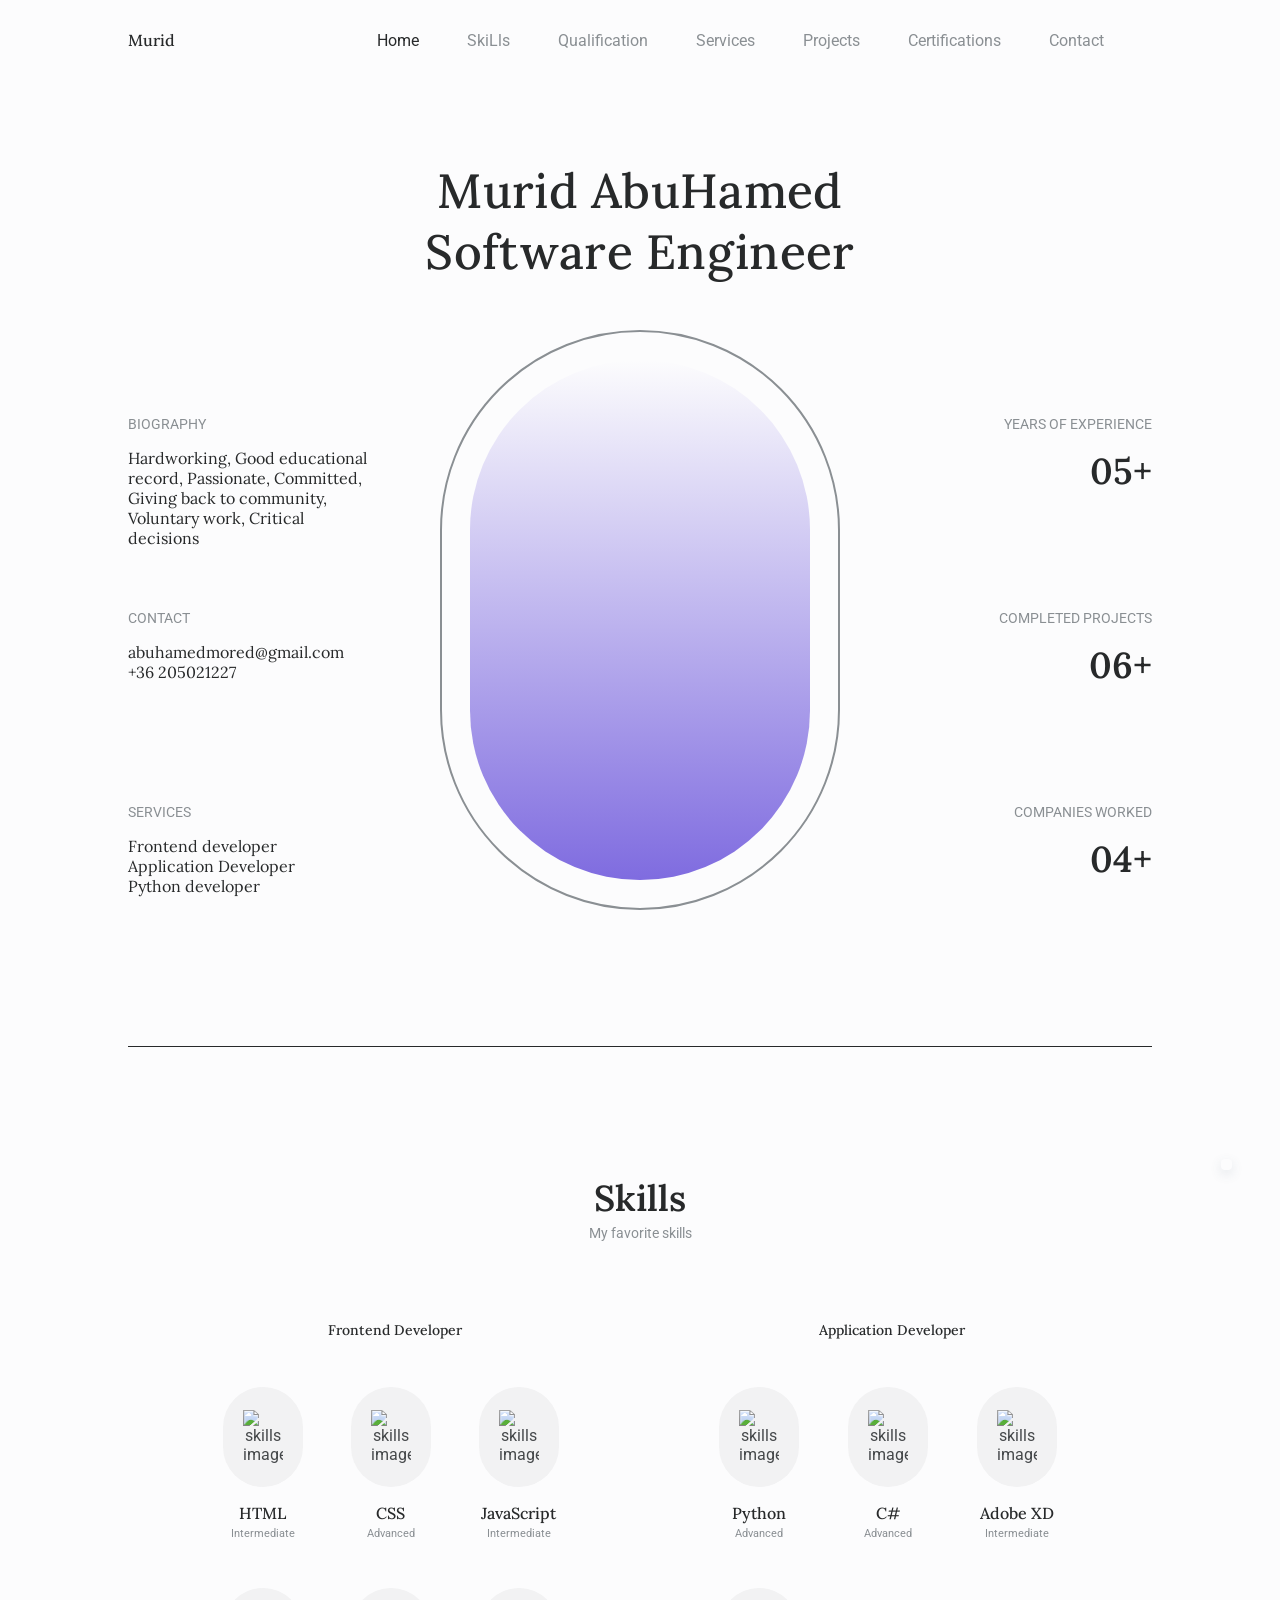
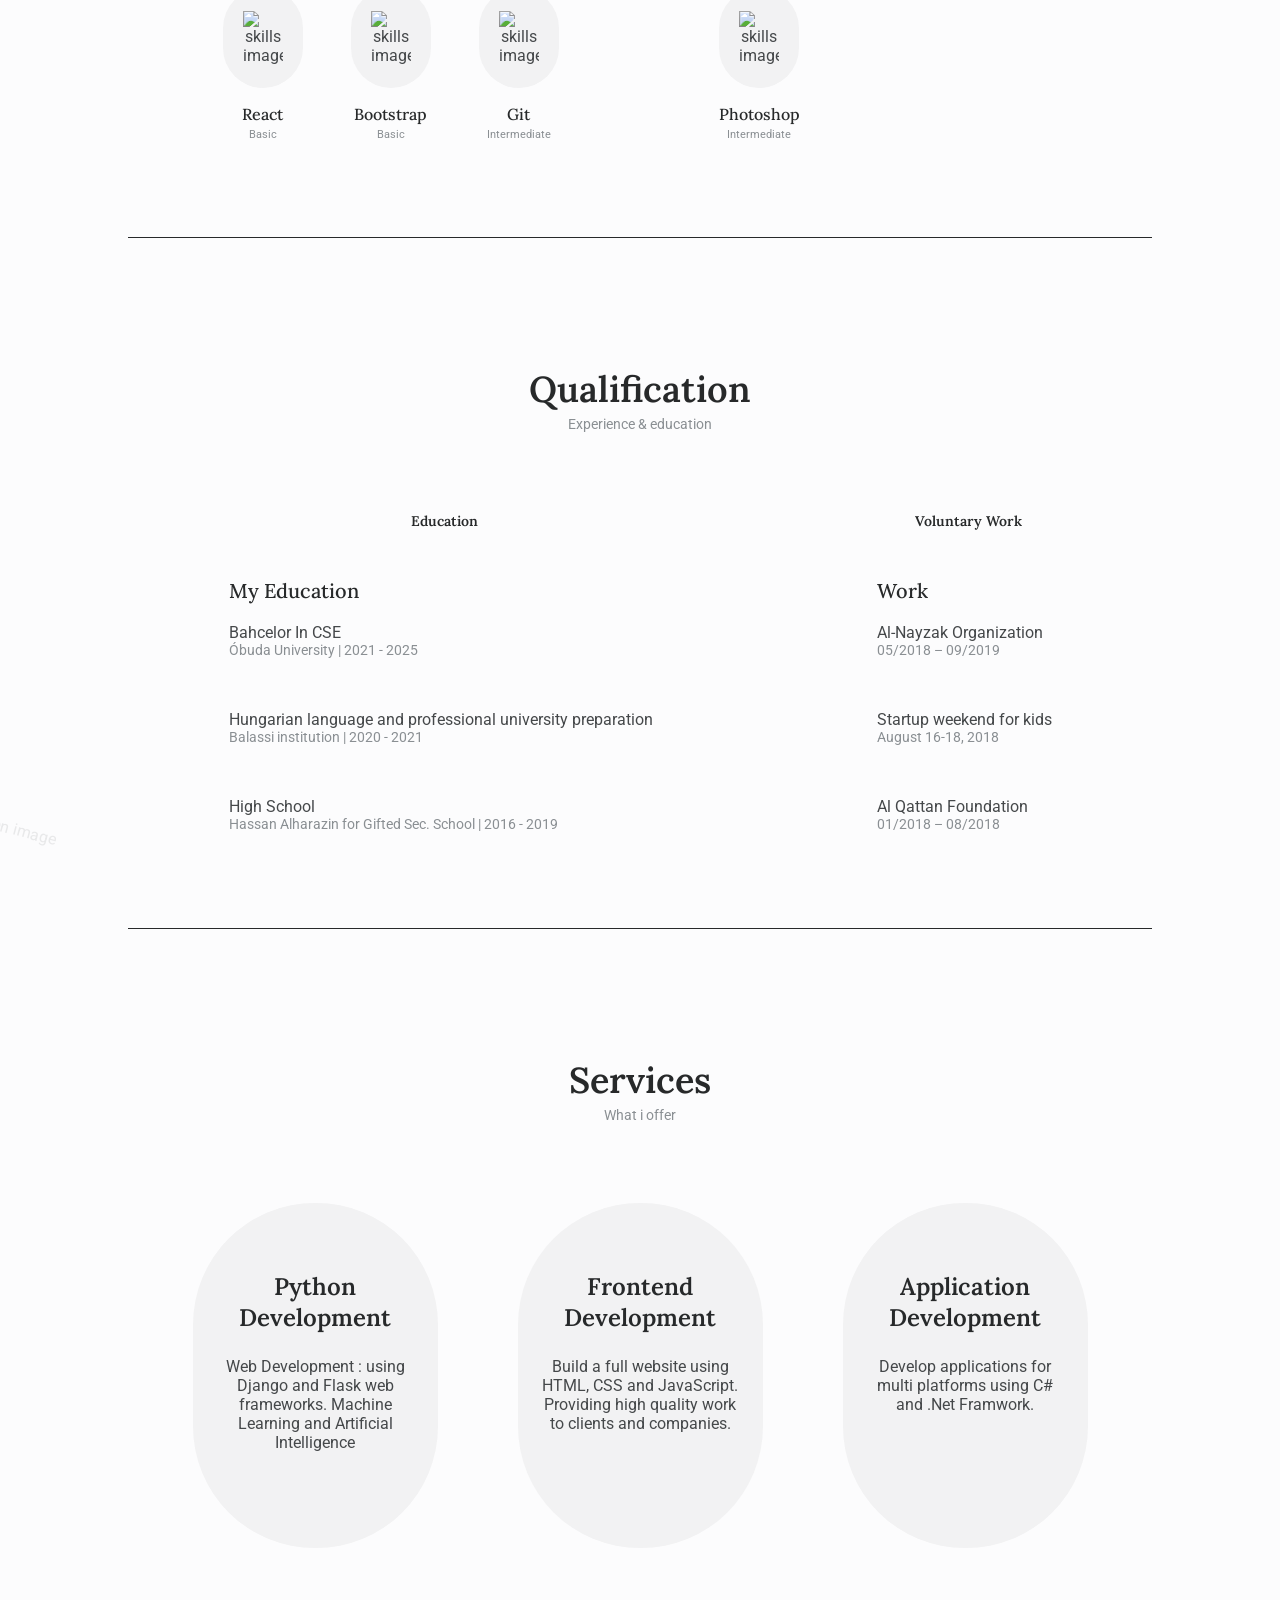
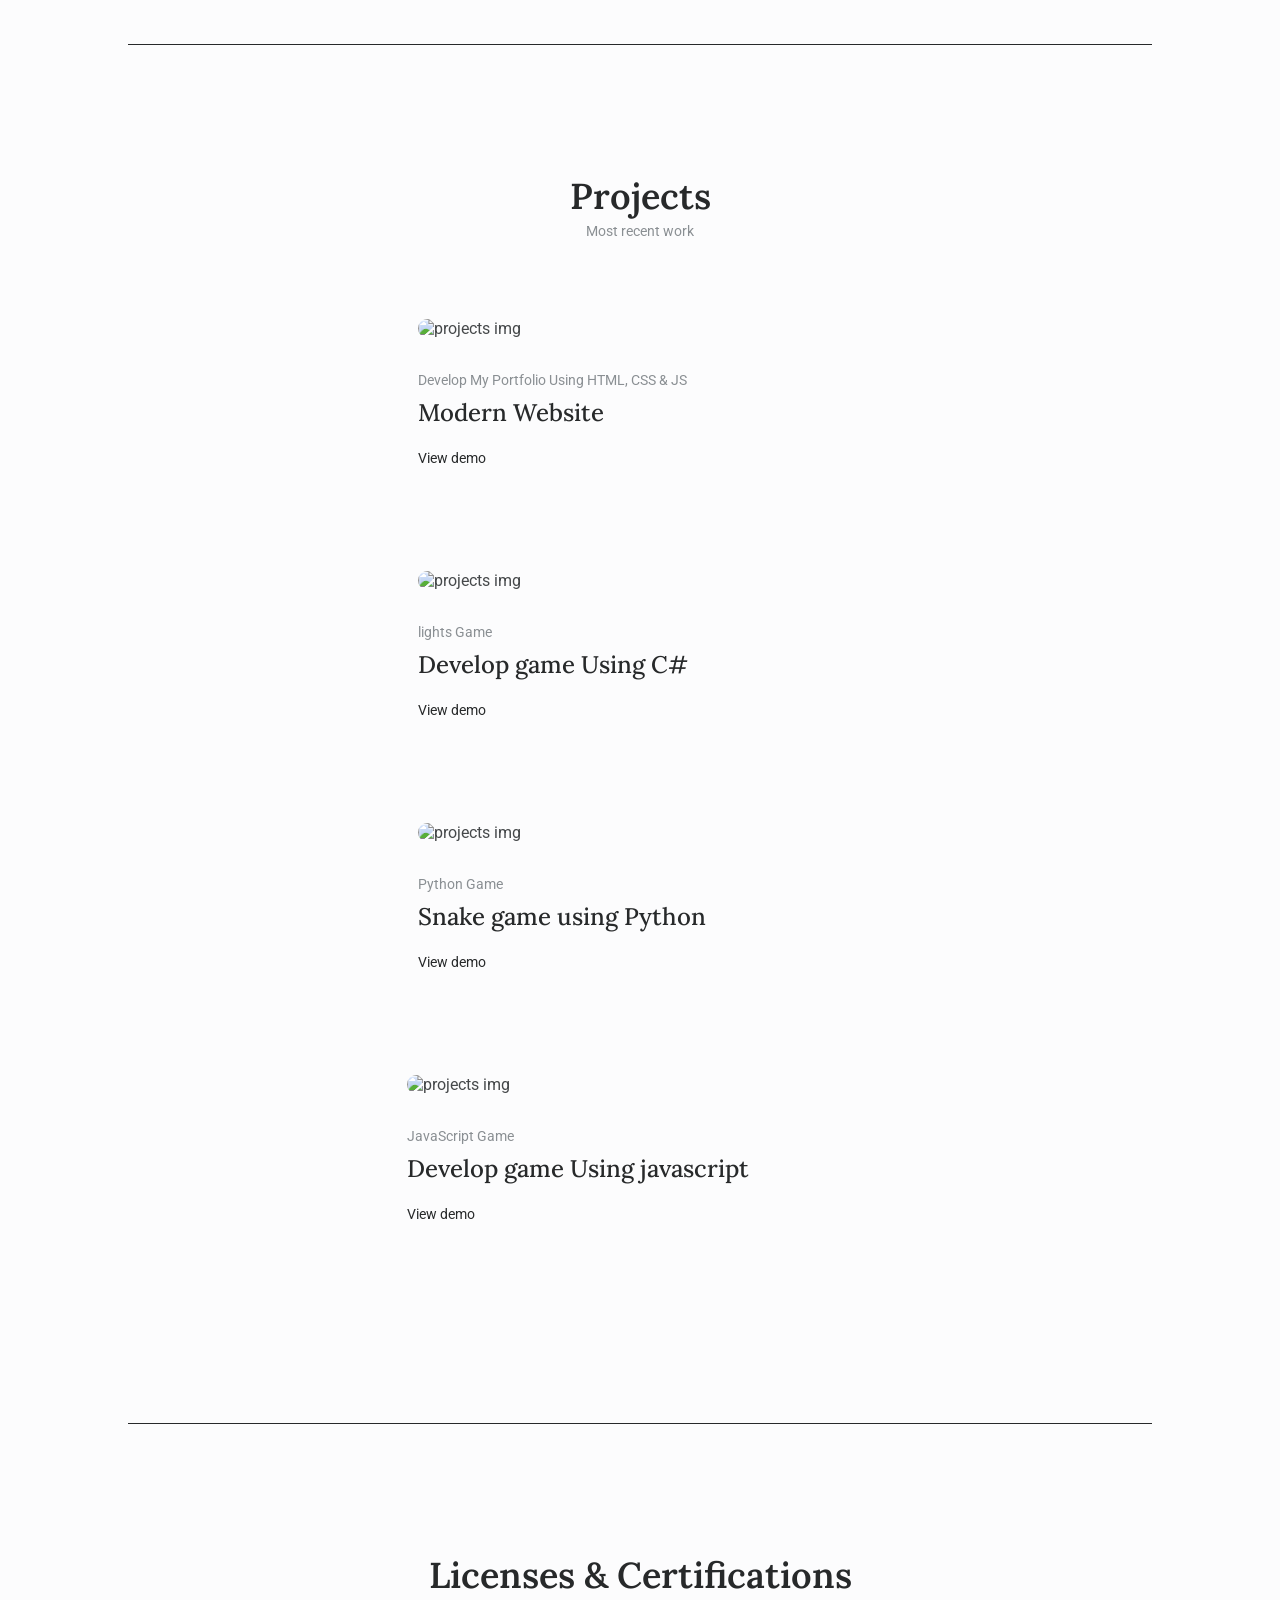
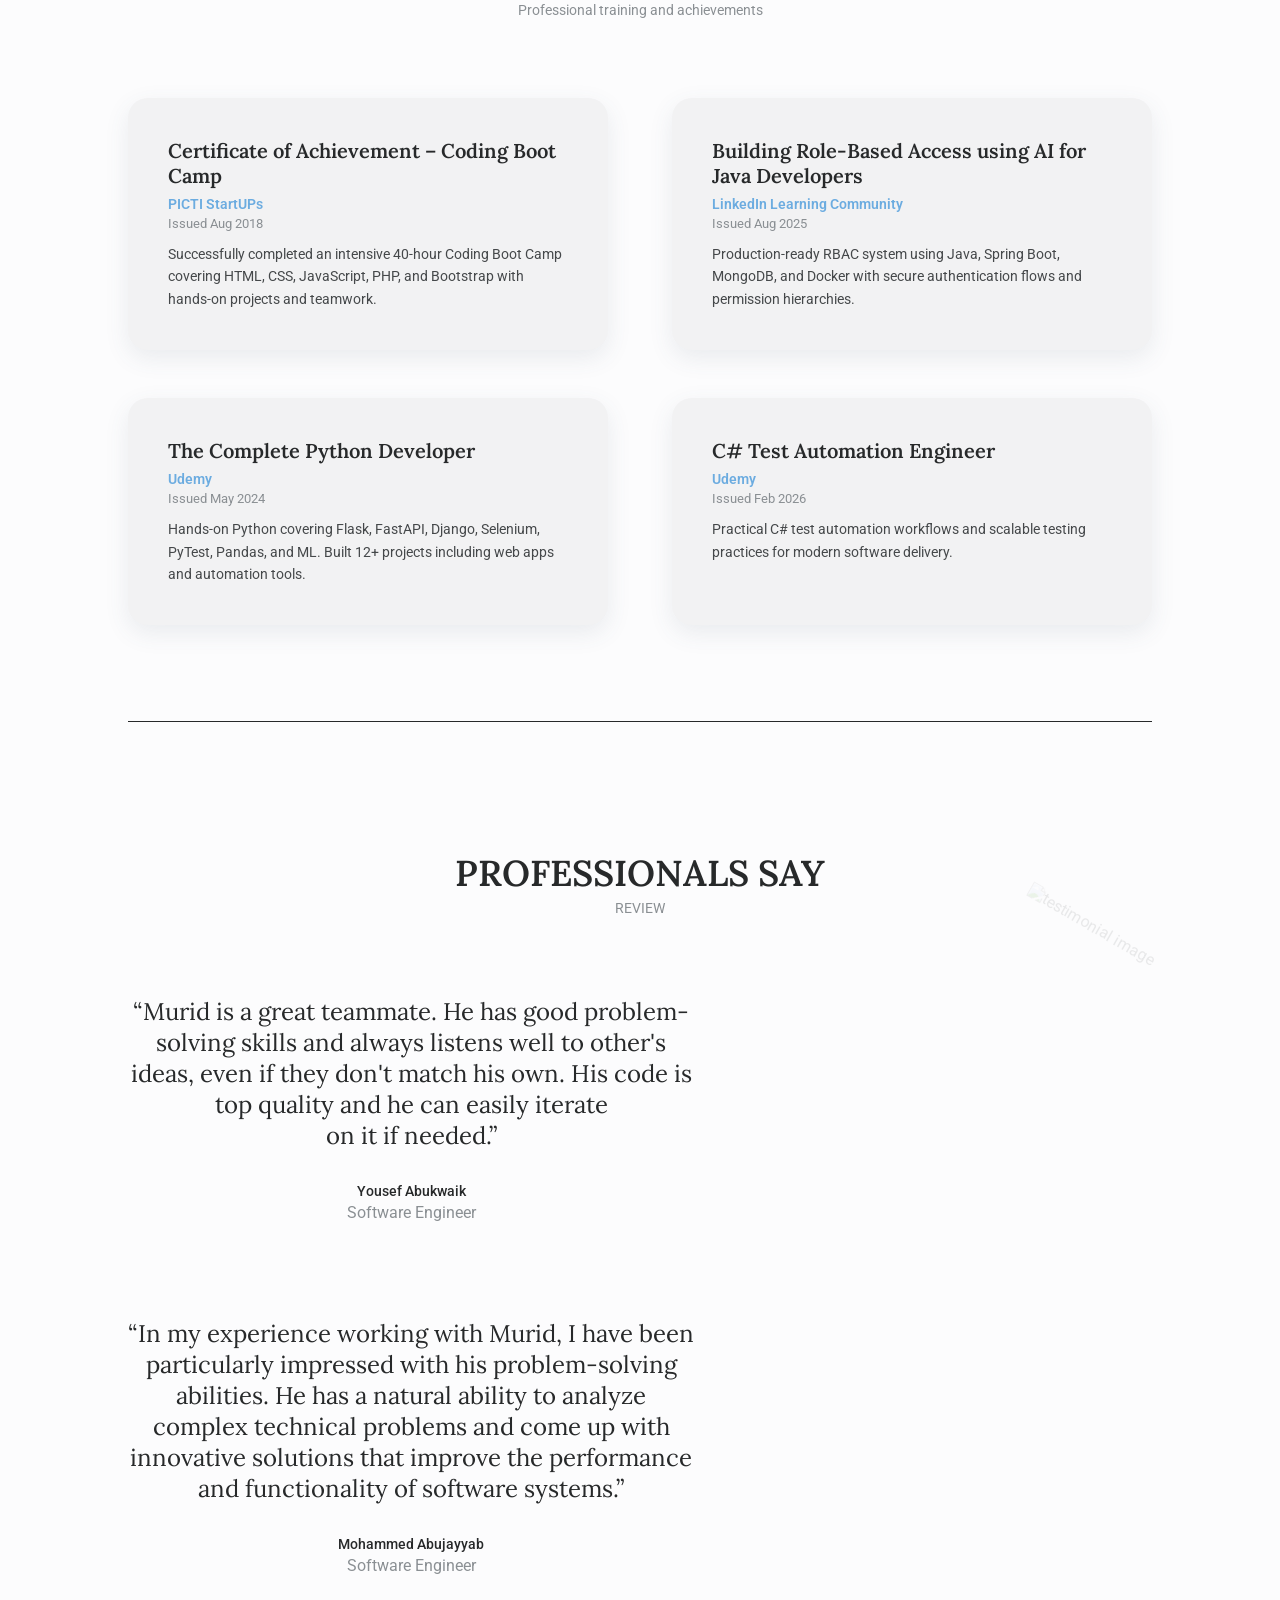
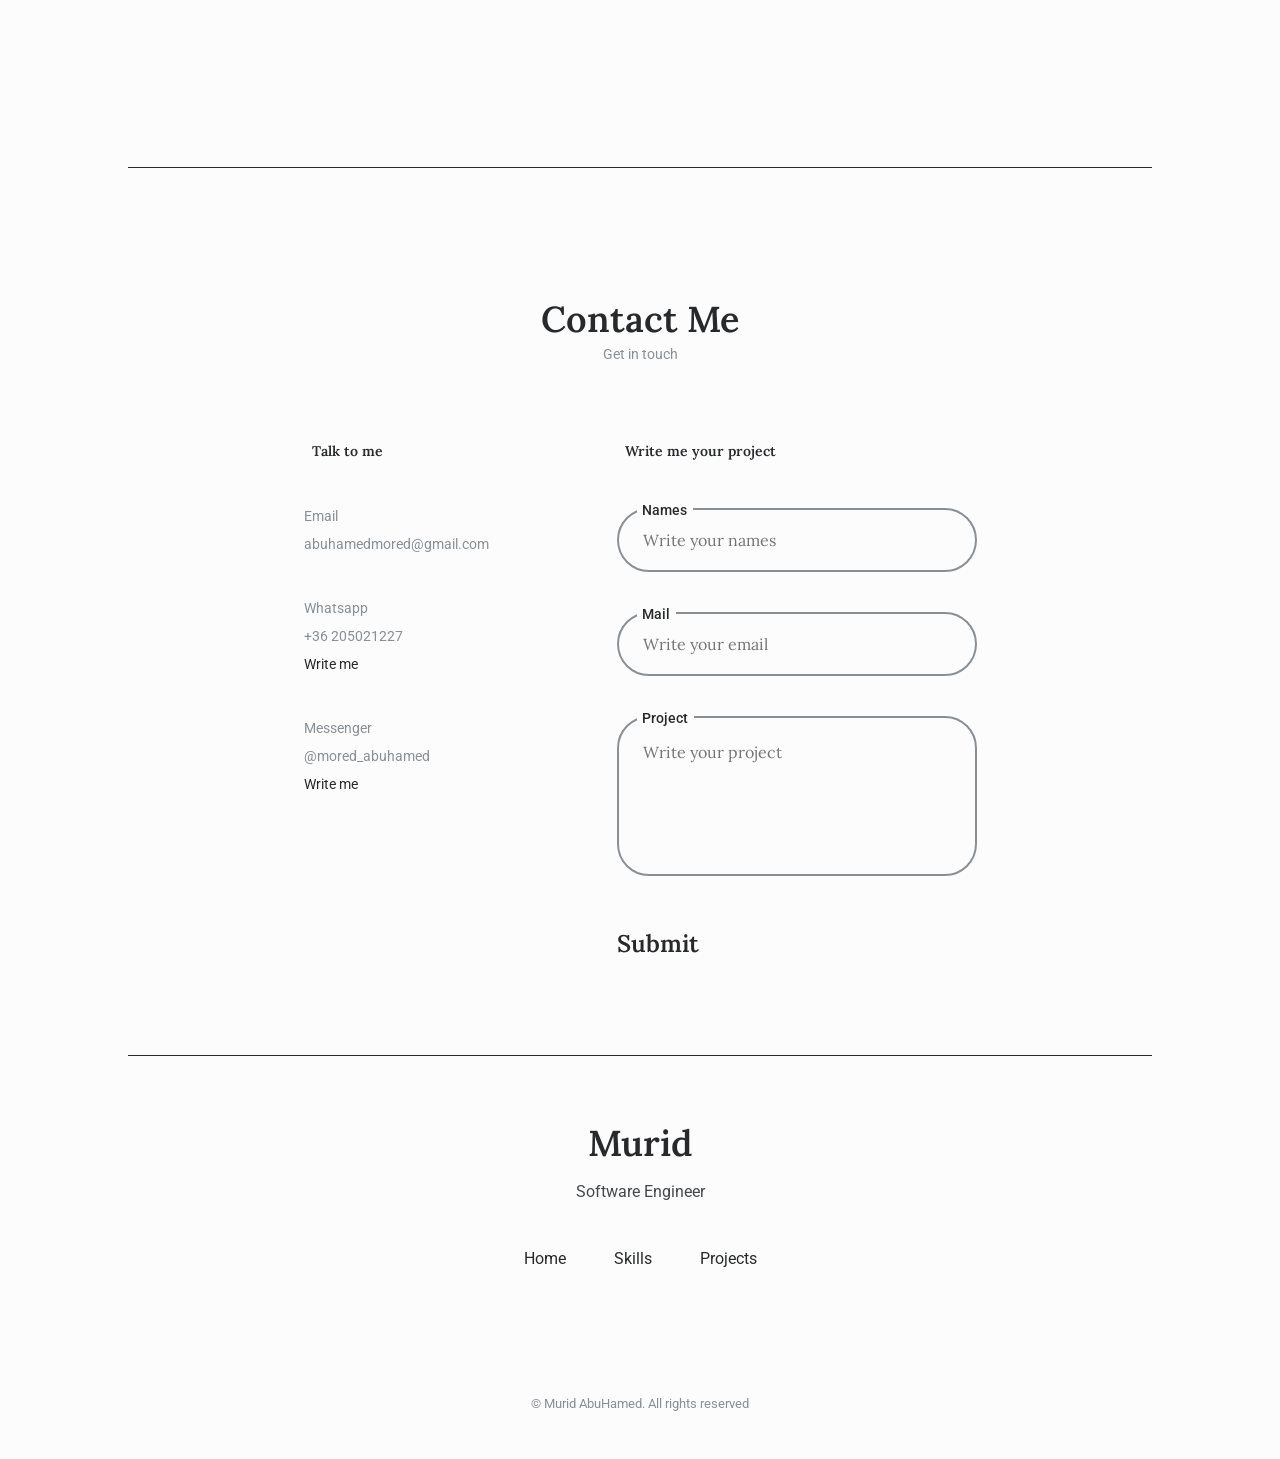
==== index.html @ 096f528e "Add and refine Licenses & Certifications section design" ====
<!DOCTYPE html>
    <html lang="en">
    <head>
        <meta charset="UTF-8">
        <meta name="viewport" content="width=device-width, initial-scale=1.0">

        <!--=============== FAVICON ===============-->
        <link rel="shortcut icon" href="assets/img/favicon.png" type="image/x-icon">

        <!--=============== REMIXICONS ===============-->
        <link href="https://cdn.jsdelivr.net/npm/remixicon@2.5.0/fonts/remixicon.css" rel="stylesheet">
        
        <!--=============== SWIPER CSS ===============-->
        <link rel="stylesheet" href="assets/css/swiper-bundle.min.css">

        <!--=============== CSS ===============-->
        <link rel="stylesheet" href="assets/css/styles.css">

        <title>Murid Abu Hamed</title>
    </head>
    <body>
        <!--==================== HEADER ====================-->
        <header class="header" id="header">
            <nav class="nav container">
                   <a href="#" class="nav__logo">
                        Murid
                   </a>

                    <div class="nav__menu" id="nav-menu">
                        <ul class="nav__list grid">
                            <li class="nav__item">
                                <a href="#home" class="nav__link active-link">
                                    <i class="ri-home-4-line"></i> Home 
                                </a>
                            </li>

                            <li class="nav__item">
                                <a href="#skills" class="nav__link">
                                    <i class="ri-trophy-line"></i> SkiLls
                                </a>
                            </li>

                            <li class="nav__item">
                                <a href="#qualification" class="nav__link">
                                    <i class="ri-book-open-line"></i> Qualification
                                </a>
                            </li>

                            <li class="nav__item">
                                <a href="#services" class="nav__link">
                                    <i class="ri-briefcase-line"></i> Services
                                
                                </a>
                            </li>

                            <li class="nav__item">
                                <a href="#projects" class="nav__link">
                                    <i class="ri-image-line"></i> Projects
                                </a>
                            </li>

                            <li class="nav__item">
                                <a href="#certifications" class="nav__link">
                                    <i class="ri-award-line"></i> Certifications
                                </a>
                            </li>

                            <li class="nav__item">
                                 <a href="#contact" class="nav__link">
                                    <i class="ri-chat-3-line"></i> Contact
                                 </a>
                            </li>
                        </ul>

                    <!----Close button ---->
                        <div class="nav__close" id="nav-close">
                             <i class="ri-close-line"></i>
                        </div>
                    </div>

                    <div class="nav__buttons">

                   <!---- Theme change button---->
                    <i class="ri-moon-line change-theme" id="theme-button"></i>

                    <!----Toggle button ---->
                    <div class="nav__toggle" id="nav-toggle">
                        <i class="ri-menu-4-line"></i>
                    </div>
                </div>
            </nav>
        </header>

        <!--==================== MAIN ====================-->
        <main class="main">
            <!--==================== HOME ====================-->
            <section class="home section" id="home">
                <div class="home__container container grid section__border">
                    <div class="home__data grid">
                        <h1 class="home__title">
                            Murid AbuHamed<br>
                            Software Engineer<br> 
                        </h1>
                        
                        <div class="home__blob grid">
                            <div class="home__perfil">
                                <img src="assets/img/work_and_study_from_home_got_me_like______.-removebg-preview.png" alt="home perfil">
                            </div>
                           <img src="assets/img/shape-wawes.svg" alt="" class="home__shape-wawes">
                            <img src="assets/img/shape-circle.svg" alt="" class="home__shape-circle">

                        </div>
                        <ul class="home__social">
                            <a href="https://www.linkedin.com/in/murid-abuhamed-48bbb2239/" target="_blank" class="home__social-link">
                                <i class="ri-linkedin-box-line"></i>
                            </a>

                            <a href="https://github.com/moredabuhamed" target="_blank" class="home__social-link">
                                <i class="ri-github-fill"></i>
                            </a>
                            
                        </ul>

                    </div>

            <!--==================== HOME INFO 1   ====================-->
                    <div class="home__info">
                        <div>
                            <h3 class="home__info-title">
                                BIOGRAPHY
                            </h3>

                            <p class="home__info-description">
                                Hardworking, Good educational record, Passionate, Committed, Giving back to community, Voluntary work, Critical decisions



                            </p>
                        </div>

                        <div>
                            <h3 class="home__info-title">
                                    CONTACT
                            </h3>

                            <p class="home__info-description">
                                abuhamedmored@gmail.com<br>
                                +36 205021227 <br>
                            </p>
                        </div>
                        <div>
                            <h3 class="home__info-title">
                                SERVICES
                            </h3>

                            <p class="home__info-description">
                                    Frontend developer <br>
                                    Application Developer <br>
                                    Python developer <br>

                            </p>
                        </div>

                    </div>
              <!--==================== HOME INFO 1   ====================-->

                    <div class="home__info">
                        <div>
                            <h3 class="home__info-title">
                                YEARS OF EXPERIENCE
                            </h3>

                            <p class="home__info-number">
                                05+
                            </p>
                        </div>

                        <div>
                            <h3 class="home__info-title">
                                COMPLETED PROJECTS

                            </h3>

                            <p class="home__info-number">
                                06+

                            </p>
                        </div>

                        <div>
                            <h3 class="home__info-title">
                                COMPANIES WORKED

                            </h3>

                            <p class="home__info-number">
                                04+

                            </p>
                        </div>
                    </div>
                </div>
            </section>

            <!--==================== SKILLS ====================-->
            <section class="skills section" id="skills">
                <h2 class="section__title">Skills</h2>
                <span class="section__subtitle">My favorite skills</span>

                <div class="skills__container container grid section__border">
                  
                    <!--==================== SKILLS 1====================-->

                    <div class="skills__content">
                        <h3 class="skills__title">
                            <i class="ri-braces-line"></i>Frontend Developer 
                        </h3>

                        <div class="skills__info">
                            <div class="skills__data">
                                <div class="skills__blob">
                                    <img src="assets/img/html-1.svg" alt="skills image">
                                </div>

                                <h3 class="skills__name">HTML</h3>
                                <span class="skills__subtitle">Intermediate</span>
                            </div>

                            <div class="skills__data">
                                <div class="skills__blob">
                                    <img src="assets/img/css-3.svg" alt="skills image">
                                </div>

                                <h3 class="skills__name">CSS</h3>
                                <span class="skills__subtitle">Advanced</span>
                            </div>

                            <div class="skills__data">
                                <div class="skills__blob">
                                    <img src="assets/img/logo-javascript.svg" alt="skills image">
                                </div>

                                <h3 class="skills__name">JavaScript</h3>
                                <span class="skills__subtitle">Intermediate</span>
                            </div>

                            <div class="skills__data">
                                <div class="skills__blob">
                                    <img src="assets/img/react-2.svg" alt="skills image">
                                </div>

                                <h3 class="skills__name">React</h3>
                                <span class="skills__subtitle">Basic</span>
                            </div>
                            <div class="skills__data">
                                <div class="skills__blob">
                                    <img src="assets/img/bootstrap-4.svg" alt="skills image">
                                </div>

                                <h3 class="skills__name">Bootstrap</h3>
                                <span class="skills__subtitle">Basic</span>
                            </div>

                            <div class="skills__data">
                                <div class="skills__blob">
                                    <img src="assets/img/git-icon.svg" alt="skills image">
                                </div>

                                <h3 class="skills__name">Git</h3>
                                <span class="skills__subtitle">Intermediate</span>
                            </div>
                        </div>
                    </div>
                      <!--==================== SKILLS 2====================-->
                    
                        <!--==================== SKILLS 2====================-->
                        <div class="skills__content">
                            <h3 class="skills__title">
                                <i class="ri-pantone-line"></i> Application Developer

                            </h3>

                            <div class="skills__info">
                                <div class="skills__data">
                                    <div class="skills__blob">
                                        <img src="assets/img/python-5 (1).svg" alt="skills image">
                                    </div>

                                    <h3 class="skills__name">Python</h3>
                                    <span class="skills__subtitle">Advanced</span>
                                </div>

                                <div class="skills__data">
                                    <div class="skills__blob">
                                        <img src="assets/img/c--4 (1).svg" alt="skills image">
                                    </div>

                                    <h3 class="skills__name">C#</h3>
                                    <span class="skills__subtitle">Advanced</span>
                                </div>

                                <div class="skills__data">
                                    <div class="skills__blob">
                                        <img src="assets/img/adobe-xd-1.svg" alt="skills image">
                                    </div>

                                    <h3 class="skills__name">Adobe XD</h3>
                                    <span class="skills__subtitle">Intermediate</span>
                                </div>

                             

                                <div class="skills__data">
                                    <div class="skills__blob">
                                        <img src="assets/img/adobe-photoshop-2.svg" alt="skills image">
                                    </div>

                                    <h3 class="skills__name">Photoshop</h3>
                                    <span class="skills__subtitle">Intermediate</span>
                                </div>
                            </div>
                        </div>

                     
                </div>
            </section>

            <!--==================== QUALIFICATION ====================-->
            <section class="qualification section" id="qualification">
                <h2 class="section__title">Qualification</h2>
                <span class="section__subtitle">Experience & education</span>

                <div class="qualification__container container grid section__border">
                    <!--==================== QUALIFICATION 1====================-->
                    <div class="qualification__content">
                        <h3 class="qualification__title">
                            <i class="ri-pencil-ruler-2-line"></i> Education
                        </h3>

                        <div class="qualification__info">
                            <div>
                                <h3 class="qualification__name">
                                    My Education

                                </h3>
                                <span class="qualification__country">Bahcelor In CSE
                                </span>
                                <span class="qualification__year">Óbuda University | 2021 - 2025</span>

                            </div>
                            
                            <div>
                                <h3 class="qualification__name">
                                    
                                </h3>
                                <span class="qualification__country">Hungarian language and professional university preparation </span>
                                <span class="qualification__year">Balassi institution | 2020 - 2021</span>

                            </div>

                            <div>
                                <h3 class="qualification__name">
                                </h3>
                                <span class="qualification__country">High School </span>
                                <span class="qualification__year">Hassan Alharazin for Gifted Sec. School | 2016 - 2019

                                </span>

                            </div>
                        </div>
                    </div>
                    <!--==================== QUALIFICATION 2====================-->
                    <div class="qualification__content">
                        <h3 class="qualification__title">
                            <i class="ri-building-line"></i> Voluntary Work
                        </h3>

                        <div class="qualification__info">
                            <div>
                                <h3 class="qualification__name">
                                    Work
                                </h3>
                                <span class="qualification__country">Al-Nayzak Organization                                </span>
                                <span class="qualification__year">05/2018 – 09/2019
                                </span>

                            </div>

                            <div>
                                <h3 class="qualification__name">
                                </h3>
                                <span class="qualification__country">Startup weekend for kids</span>
                                <span class="qualification__year">August 16-18, 2018</span>

                            </div>

                            <div>
                                <h3 class="qualification__name">
                                   
                                </h3>
                                <span class="qualification__country">Al Qattan Foundation</span>
                                <span class="qualification__year">01/2018 – 08/2018 </span>

                            </div>
                        </div>
                    </div>
                </div>

                <img src="assets/img/shape-circle.svg" alt="qualification image" class="qualification__img">
            </section>

            <!--==================== SERVICES ====================-->
            <section class="services section" id="services">
                <h2 class="section__title">Services</h2>
                <span class="section__subtitle">What i offer</span>

                <div class="services__container container grid section__border">
                    <div class="services__card">
                        <i class="ri-layout-4-line"></i>

                        <h2 class="services__title">
                            Python <br>
                            Development
                        </h2>

                        <p class="services__description">
                             Web Development : using Django and Flask web frameworks. Machine Learning and Artificial Intelligence
                        </p>

                        <div class="services__border"></div>
                    </div>

                    <div class="services__card">
                        <i class="ri-code-line"></i>

                        <h2 class="services__title">
                            Frontend <br>
                            Development
                        </h2>

                        <p class="services__description">
                            Build a full website using HTML, CSS and JavaScript. Providing high quality work to clients and companies.
                        </p>

                        <div class="services__border"></div>
                    </div>

                    <div class="services__card">
                        <i class="ri-quill-pen-line"></i>

                        <h2 class="services__title">
                            Application  <br>
                            Development
                        </h2>

                        <p class="services__description">

                            Develop applications for multi platforms using C# and .Net Framwork.
                        </p>

                        <div class="services__border"></div>
                    </div>
                </div>
            </section>

            <!--==================== PROJECTS ====================-->
            <section class="projects section" id="projects">
                <h2 class="section__title">Projects</h2>
                <span class="section__subtitle">Most recent work</span>


                <div class="container section__border">
                    <div class="projects__container swiper">
                        <div class="swiper-wrapper">
                            <!--==================== PROJECTS 1====================-->

                            <div class="projects__content swiper-slide">
                                <img src="assets/img/laptop.png" alt="projects img" class="projects__img">

                                <div>
                                    <span class="projects__subtitle">Develop My Portfolio Using HTML, CSS & JS
                                    </span>
                                    <h1 class="projects__title">Modern Website</h1>

                                    <a href="#" class="projects__button">
                                        View demo <i class="ri-arrow-right-line"></i>
                                    </a>
                                </div>
                            </div>
                            <!--==================== PROJECTS 2====================-->

                            <div class="projects__content swiper-slide">
                                <img src="assets/img/lights (3).png" alt="projects img" class="projects__img">

                                <div>
                                    <span class="projects__subtitle">lights Game </span>
                                    <h1 class="projects__title">Develop game Using C#</h1>

                                    <a href="#" class="projects__button">
                                        View demo <i class="ri-arrow-right-line"></i>
                                    </a>
                                </div>
                            </div>
                            <!--==================== PROJECTS 3====================-->

                            <div class="projects__content swiper-slide">
                                <img src="assets/img/pic.png" alt="projects img" class="projects__img">

                                <div>
                                    <span class="projects__subtitle">Python Game</span>
                                    <h1 class="projects__title">Snake game using Python</h1>

                                    <a href="#" class="projects__button">
                                        View demo <i class="ri-arrow-right-line"></i>
                                    </a>
                                </div>
                            </div>
                            <!--==================== PROJECTS 4====================-->

                            <div class="projects__content swiper-slide">
                                <img src="assets/img/game.png" alt="projects img" class="projects__img">

                                <div>
                                    <span class="projects__subtitle">JavaScript Game</span>
                                    <h1 class="projects__title">Develop game Using javascript</h1>

                                    <a href="#" class="projects__button">
                                        View demo <i class="ri-arrow-right-line"></i>
                                    </a>
                                </div>
                            </div>
                        </div>

                        <!----Swiper arrows-->
                            <div class="swiper-button-next">
                                <i class="ri-arrow-right-s-line"></i>
                            </div>
                             <div class="swiper-button-prev">
                                <i class="ri-arrow-left-s-line"></i>
                             </div>
                        <!----Swiper pagination-->
                             <div class="swiper-pagination"></div>

                    </div>
                </div>
            </section>

            <!--==================== CERTIFICATIONS ====================-->
            <section class="certifications section" id="certifications">
                <h2 class="section__title">Licenses & Certifications</h2>
                <span class="section__subtitle">Professional training and achievements</span>

                <div class="certifications__container container grid section__border">
                    <article class="certifications__card">
                        <div class="certifications__content">
                            <h3 class="certifications__title">Certificate of Achievement – Coding Boot Camp</h3>
                            <span class="certifications__issuer">PICTI StartUPs</span>
                            <span class="certifications__date">Issued Aug 2018</span>
                            <p class="certifications__description">
                                Successfully completed an intensive 40-hour Coding Boot Camp covering HTML, CSS, JavaScript, PHP, and Bootstrap with hands-on projects and teamwork.
                            </p>
                        </div>
                    </article>

                    <article class="certifications__card">
                        <div class="certifications__content">
                            <h3 class="certifications__title">Building Role-Based Access using AI for Java Developers</h3>
                            <span class="certifications__issuer">LinkedIn Learning Community</span>
                            <span class="certifications__date">Issued Aug 2025</span>
                            <p class="certifications__description">
                                Production-ready RBAC system using Java, Spring Boot, MongoDB, and Docker with secure authentication flows and permission hierarchies.
                            </p>
                        </div>
                    </article>

                    <article class="certifications__card">
                        <div class="certifications__content">
                            <h3 class="certifications__title">The Complete Python Developer</h3>
                            <span class="certifications__issuer">Udemy</span>
                            <span class="certifications__date">Issued May 2024</span>
                            <p class="certifications__description">
                                Hands-on Python covering Flask, FastAPI, Django, Selenium, PyTest, Pandas, and ML. Built 12+ projects including web apps and automation tools.
                            </p>
                        </div>
                    </article>

                    <article class="certifications__card">
                        <div class="certifications__content">
                            <h3 class="certifications__title">C# Test Automation Engineer</h3>
                            <span class="certifications__issuer">Udemy</span>
                            <span class="certifications__date">Issued Feb 2026</span>
                            <p class="certifications__description">
                                Practical C# test automation workflows and scalable testing practices for modern software delivery.
                            </p>
                        </div>
                    </article>
                </div>
            </section>

            <!--==================== TESTIMONIAL ====================-->
            <section class="testimonial section">
                <h2 class="section__title">PROFESSIONALS SAY</h2>
                <span class="section__subtitle">REVIEW</span>

                <div class="container section__border">
                    <div class="testimonial__container swiper">
                        <div class="swiper-wrapper">
                            <!--==================== TESTIMONIAL 1 ====================-->
                            <div class="testimonial__content swiper-slide">
                                <p class="testimonial__description">
                                    “Murid is a great teammate. He has good problem-solving skills and always listens well to other's ideas, even if they don't match his own. His code is top quality and he can easily iterate on it if needed.”
                                </p>
                                <div>
                                    <h3 class="testimonial__name">Yousef Abukwaik</h3>
                                    <span class="testimonial__subtitle">Software Engineer</span>
                                </div>
                            </div>
                            <!--==================== TESTIMONIAL 2 ====================-->
                            <div class="testimonial__content swiper-slide">
                                <p class="testimonial__description">
                                    “In my experience working with Murid, I have been particularly impressed with his problem-solving abilities. He has a natural ability to analyze complex technical problems and come up with innovative solutions that improve the performance and functionality of software systems.”
                                </p>
                                <div>
                                    <h3 class="testimonial__name">Mohammed Abujayyab</h3>
                                    <span class="testimonial__subtitle">Software Engineer</span>
                                </div>
                            </div>
                            <!--==================== TESTIMONIAL 3 ====================-->
                           
                        </div>


                        <div class="swiper-button-next">
                            <i class="ri-arrow-right-s-line"></i>

                        </div>
                        <div class="swiper-button-prev">
                            <i class="ri-arrow-left-s-line"></i>
    
                        </div>
                    </div>
                   
                </div>
           <img src="assets/img/shape-wawes.svg" alt="testimonial image" class="testimonial__img">   
            </section>

            <!--==================== CONTACT ====================-->
            <section class="contact section" id="contact">
                <h2 class="section__title">Contact Me</h2>
                <span class="section__subtitle">Get in touch</span>

                <div class="contact__container container grid section__border">
                    <div class="contact__content">
                        <h3 class="contact__title">
                            <i class="ri-chat-3-line"></i> Talk to me 
                        </h3>
                        <div class="contact__info">
                            <div class="contact__data">
                                <span class="contact__data-title">Email</span>
                                <span class="contact__data-title">abuhamedmored@gmail.com</span>
                            </div>

                            <div class="contact__data">
                                <span class="contact__data-title">Whatsapp</span>
                                <span class="contact__data-title">+36 205021227</span>

                                <a href="https://api.whatsapp.com/send?phone=36205021227&text=Hello, more information!
                                " target="_blank"  class="contact__button">
                                    Write me <i class="ri-arrow-right-line"></i>
                                </a>
                            </div>

                            <div class="contact__data">
                                <span class="contact__data-title">Messenger</span>
                                <span class="contact__data-title">@mored_abuhamed</span>
                                <a href="https://m.me/100004152606099" target="_blank" class="contact__button">
                                    Write me <i class="ri-arrow-right-line"></i>
                                </a>
                            </div>
                        </div>
                    </div>

                    <div class="contact__content">
                        <h3 class="contact__title">
                            <i class="ri-send-plane-line"></i> Write me your project
                        </h3>


                        <form action="" class="contact__form" id="contact-form">
                            <div class="contact__form-div">
                                <label class="contact__form-tag">Names</label>
                                <input type="text" name="user_name"required placeholder="Write your names" class="contact__form-input" id="contact-name">
                            </div>

                            <div class="contact__form-div">
                                <label class="contact__form-tag">Mail</label>
                                <input type="email" name="user_email"required placeholder="Write your email" class="contact__form-input" id="contact-email">
                            </div>

                            <div class="contact__form-div contact__form-area">
                                <label class="contact__form-tag">Project</label>
                                <textarea name="user_project" placeholder="Write your project" id="contact-project" class="contact__form-input"></textarea>
                            </div>
                            <p class="contact__message" id="contact-message"></p>

                            <button type="submit" class="contact__button">
                                Submit <i class="ri-arrow-right-up-line"></i>
                            </button>
                        </form>
                    </div>
                </div>
            </section>
        </main>

        <!--==================== FOOTER ====================-->
        <footer class="footer">
            <div class="footer__container container">
                <h1 class="footer__title">Murid</h1>
                <p>Software Engineer </p>

                <ul class="footer__list">
                    <li>
                        <a href="#home" class="footer__link">Home</a>
                    </li>

                    <li>
                        <a href="#skills" class="footer__link">Skills</a>
                    </li>

                    <li>
                        <a href="#projects" class="footer__link">Projects</a>
                    </li>
                </ul>

                <ul class="footer__social">
                    <a href="https://www.linkedin.com/in/murid-abuhamed-48bbb2239/" target="_blank"class="footer__social-link">
                        <i class="ri-linkedin-box-line"></i>
                    </a>
                    <a href="https://github.com/moredabuhamed" target="_blank"class="footer__social-link">
                        <i class="ri-github-fill"></i>
                    </a>
                    
                </ul>

                <span class="footer__copy">
                    &#169; Murid AbuHamed. All rights reserved
                </span>
            </div>
            
        </footer>


        <!--========== SCROLL UP ==========-->
        <a href="#" class="scrollup" id="scroll-up">
            <i class="ri-arrow-up-line"></i>
        </a>
        

        <!--=============== SCROLLREVEAL ===============-->
        <script src="assets/js/scrollreveal.min.js"></script>

        <!--=============== SWIPER JS ===============-->
  
        <script src="assets/js/swiper-bundle.min.js"></script>
        
        <!--=============== EMAIL JS ===============-->
        <script type="text/javascript" src="https://cdn.jsdelivr.net/npm/@emailjs/browser@3/dist/email.min.js"></script>

        

        <!--=============== MAIN JS ===============-->
        <script src="assets/js/main.js"></script>
    </body>

</html>
---- assets/css/styles.css ----
/*=============== GOOGLE FONTS ===============*/
@import url("https://fonts.googleapis.com/css2?family=Lora:wght@400;500;600&family=Roboto:wght@400;500&display=swap");

/*=============== VARIABLES CSS ===============*/
:root {
  --header-height: 3.5rem;

  /*========== Colors ==========*/
  /*Color mode HSL(hue, saturation, lightness)*/
  --first-color: hsl(207, 65%, 65%);
  --title-color: hsl(207, 4%, 16%);
  --text-color: hsl(207, 4%, 28%);
  --text-color-light: hsl(207, 4%, 56%);
  --body-color: hsl(207, 4%, 99%);
  --container-color: hsl(207, 4%, 95%);

  /* Change the first number */
  /* Blue: 207 - Purple: 250 - Pink: 356 - Teal: 174 */
  --gradient-color: linear-gradient(180deg,
                      hsla(174, 48%, 72%, 0),
                      hsla(250, 65%, 65%, 1));

  /*========== Font and typography ==========*/
  /*.5rem = 8px | 1rem = 16px ...*/
  --body-font: 'Roboto', sans-serif;
  --title-font: 'Lora', serif;
  --biggest-font-size: 1.5rem;
  --h1-font-size: 1.5rem;
  --h2-font-size: 1.25rem;
  --h3-font-size: 1rem;
  --normal-font-size: .938rem;
  --small-font-size: .813rem;
  --smaller-font-size: .75rem;
  --tiny-font-size: .625rem;

  /*========== Font weight ==========*/
  --font-medium: 500;
  --font-semi-bold: 600;

  /*========== z index ==========*/
  --z-normal: 1;
  --z-tooltip: 10;
  --z-fixed: 100;
}

/* Responsive typography */
@media screen and (min-width: 1024px) {
  :root {
    --biggest-font-size: 3rem;
    --h1-font-size: 2.25rem;
    --h2-font-size: 1.5rem;
    --h3-font-size: 1.25rem;
    --normal-font-size: 1rem;
    --small-font-size: .875rem;
    --smaller-font-size: .813rem;
    --tiny-font-size: .688rem;
  }
}

/*=============== BASE ===============*/
* {
  box-sizing: border-box;
  padding: 0;
  margin: 0;
}

html {
  scroll-behavior: smooth;
}

body {
  font-family: var(--body-font);
  font-size: var(--normal-font-size);
  background-color: var(--body-color);
  color: var(--text-color);
  transition: background .4s /* for dark mode animation */
}

h1, h2, h3 {
  color: var(--title-color);
  font-family: var(--title-font);
  font-weight: var(--font-medium);
}

ul {
  list-style: none;
}

a {
  text-decoration: none;
}

img {
  height: auto;
}

/*=============== THEME ===============*/
.nav__buttons{
  display: flex;
  align-items: center;
  column-gap: 1.5rem;
}

.change-theme{
  font-size: 1.25rem;
  color: var(--title-color);
  cursor: pointer;
  transition: color .3s;
}





/*========== Variables Dark theme ==========*/
body.dark-theme {
  --title-color: hsl(207, 4%, 95%);
  --text-color: hsl(207, 4%, 65%);
  --body-color: hsl(207, 4%, 10%);
  --container-color: hsl(207, 4%, 12%);
}

/*========== 
    Color changes in some parts of 
    the website, in light theme
==========*/
.dark-theme .nav,
.dark-theme .nav__menu,
.dark-theme .scrollup{
  background-color: var(--container-color);
  box-shadow: 0 4px 20px hsla(207, 24%, 8%, .4);
}

.dark-theme .home__shape-wawes,
.dark-theme .home__shape-circle,
.dark-theme .qualification__img,
.dark-theme .testimonial__img{
  filter: invert(1) ;
}

.dark-theme.home__social-link{
  color: var(--title-color);
}

.dark-theme .section__border{
  border-bottom: 1px solid hsl(207, 4% , 32%);
}

.dark-theme::-webkit-scrollbar{
  background-color: hsl(207, 4%, 15%);
}

.dark-theme::-webkit-scrollbar-thumb{
  background-color: hsl(207, 4%, 25%);
}

.dark-theme::-webkit-scrollbar-thumb:hover{
  background-color: hsl(207, 4%, 35%);
}
 

/*=============== REUSABLE CSS CLASSES ===============*/
.container {
  max-width: 1024px;
  margin-inline: 1.5rem;
}

.grid {
  display: grid;
  gap: 1.5rem;
}

.section {
  padding-block: 2.5rem;
}

.section__border {
  border-bottom: 1px solid var(--title-color);
  padding-bottom: 3.5rem;
}

.section__title, 
.section__subtitle {
  text-align: center;
}

.section__title {
  font-size: var(--h1-font-size);
  font-weight: var(--font-semi-bold);
  margin-bottom: .25rem;
}

.section__subtitle {
  display: block;
  font-size: var(--small-font-size);
  color: var(--text-color-light);
  margin-bottom: 3rem;
}

.main {
  overflow: hidden; /* For animation */
}

/*=============== HEADER & NAV ===============*/
.header{
  width: 100%;
  position: fixed;
  bottom: 2rem;
  left: 0;
  z-index: var(--z-fixed);

}

.nav{
  height: calc(var(--header-height) + .5rem);
  display: flex;
  justify-content: space-between;
  align-items: center;
  background-color: var(--body-color);
  box-shadow: 0 4px 20px hsla(207, 24%, 35%, .1);
  padding-inline: 1.5rem;
  border-radius: 3rem;
  transition: background .4s /* for dark mode animation */
}

.nav__logo,
.nav__toggle,
.nav__close{
  color: var(--title-color);
}
.nav__logo{
  font-family: var(--title-font);
  font-weight: var(--font-medium);
}
.nav__toggle{
  display: flex;
  font-size: 1.2rem;
  cursor: pointer;
}
@media screen and (max-width: 1023px){
  .nav__menu{
    position: fixed; 
    width: 88%;
    left: 0;
    right: 0;
    bottom: -60%;
    margin: 0 auto;
    background-color: var(--body-color);
    box-shadow: 0 4px 20px hsla(207, 24%, 35%, .1);
    padding: 2rem 1.5rem 5rem;
    border-radius: 2rem;
    transition: bottom .3s;
  }
}



.nav__list{
  grid-template-columns: repeat(3 , max-content);
  justify-content: center;
  gap: 2rem 3rem;

}
.nav__link{
  display:flex ;
  flex-direction: column;
  align-items: center;
  row-gap: .25rem;
  font-size: var(--smaller-font-size);
  color: var(--text-color-light);
  transition: color .3s;

}

.nav__link:hover{
  color: var(--title-color);
}

.nav__link i{
  font-size: 1.25rem;
}

.nav__close{
  position: absolute;
  right:1.5rem ;
  bottom: .7rem;
  font-size: 1.5rem;
  cursor: pointer;

}



/* Show menu */
.show-menu {
  bottom: 2rem;
}




/* Active link */

.active-link{
  color: var(--title-color);
}


/*=============== HOME ===============*/
.home__container{
  row-gap: 4rem;
  padding-top: 2rem;

}

.home__data{
  row-gap: 1.5rem;
}
.home__title{
  text-align: center;
  font-size: var(--biggest-font-size);
  letter-spacing: .3px;
  margin-bottom: .5rem;
}

.home__blob{
  position: relative;
  width: 200px;
  height: 290px;
  background-color: var(--body-color);
  border: 2px solid var(--text-color-light) ;
  justify-self: center;
  border-radius: 6.25rem;
  place-items: center;
  transition: background .4s /* for dark mode animation */
}

.home__perfil{
  width: 170px;
  height: 260px;
  background: var(--gradient-color);
  border-radius:  5.5rem; 
  overflow: hidden;
  display: flex;
  justify-content: center;
  align-items: flex-end;

}

.home__perfil img {
  width: 300px;

}

.home__shape-wawes,
.home__shape-circle{
  position: absolute;
  opacity: .1;  
}
.home__shape-wawes{
  width: 50px;
  left: -1.5rem;
  top: 5rem;
}
.home__shape-circle{
  width: 150px;
  bottom: -2rem;
  right: -3rem;
  transform: rotate(15deg);
  z-index: -1;
}

.home__social{
  justify-self: center;
  display: flex;
  column-gap: 1.25rem;
}

.home__social-link{
  font-size: 1.25rem;
  color: var(--text-color-light);
  transform: color .3s;

}

.home__social-link:hover{
  color: var(--title-color);
}

.home__info{
  display: grid;
  row-gap: 2rem;  
}

.home__info-title{
  font-family: var(--body-font);
  font-size: var(--small-font-size);
  font-weight: 400;
  color: var(--text-color-light);
  margin-bottom: 1rem;
}

.home__info-description,
.home__info-number{
  font-family: var(--title-font);
  color: var(--title-color);
}
.home__info-description{
  padding-right: 4rem;

}
.home__info-number{
  font-size: var(--h1-font-size);
  font-weight: var(--font-semi-bold);
}

/*=============== SKILLS ===============*/
.skills__container{
  row-gap: 3.5rem;

}
.skills__title{
  display: flex;
  justify-content: center;
  align-items: center;
  column-gap: .5rem;
  font-size: var(--small-font-size);
  margin-bottom: 2.5rem;
}

.skills__title i{
  font-size: 1rem;
  font-weight: initial;
}

.skills__info,
.skills__data, 
.skills__blob{
  display: grid;
}

.skills__info{
  grid-template-columns: repeat(3, 1fr);
  gap: 2.5rem 2rem;
}

.skills__data{
  justify-content: center;
  text-align: center;
}

.skills__blob{
  width: 80px;
  height: 100px;
  background-color: var(--container-color);
  border-radius: 3rem;
  place-items:center;
  margin-bottom: 1rem;
  transition: background .4s /* for dark mode animation */

}

.skills__blob img{
  width: 40px;

}

.skills__name{
  font-size: var(--small-font-size);
  margin-bottom: .25rem;
}

.skills__subtitle{
  font-size: var(--tiny-font-size);
  color: var(--text-color-light);
}


/* Animation skills */

.skills__blob:hover img{
  animation: bounce-skills .6s;
}

@keyframes bounce-skills{
  0%{
    transform: translate(0);
  } 
  20%{
    transform: translateY(-6px);
  }
  40%{
    transform: translate(0);
  }
  60%{
    transform: translateY(-3px);
  }
  80%{
    transform: translate(0);
  }
}


/*=============== QUALIFICATION ===============*/

.qualification{
  position: relative;

}

.qualification__container{
  row-gap: 3.5rem;

}

.qualification__title{
  display: flex;
  justify-content: center ;
  align-items: center;
  column-gap: .5rem;
  font-size: var(--small-font-size);
  font-weight: var(--font-semi-bold);
  margin-bottom: 2rem;
}
.qualification__title i{
font-size: 1rem;
font-weight: initial;
}

.qualification__info{
  display: grid;
  row-gap: 2rem;
}

.qualification__name{
  font-size: var(--normal-font-size);
  margin-bottom: 1.25rem;
}

.qualification__contry,
.qualification__year{
  display: block;
  font-size: var(--small-font-size);
  color: var(--text-color-light);
}

.qualification__country{
  margin-bottom: .75rem;
}

.qualification__img{
  width: 150px;
  position: absolute;
  right: -3rem;
  bottom: 12rem;
  transform: rotate(15deg);
  opacity: .1;
}

/*=============== SERVICES ===============*/

.services__container{
  row-gap: 2.5rem;
  justify-content: center;
}

.services__card{
  position: relative;
  width: 228px;
  height: 322px;
  background-color: var(--container-color);
  text-align: center;
  padding: 3.5rem 1rem;
  border-radius: 7.25rem;
  transition: background .4s /* for dark mode animation */

}

.services__card i{
  display: block;
  font-size: 2rem;
  color: var(--title-color);
  margin-bottom: .75rem;
  transition: transform .8s;
}

.services__title{
  font-size: var(--h2-font-size);
  font-weight: var(--font-semi-bold);
  margin-bottom: 1.5rem;
}

.services__border{
  width: 248px;
  height: 342px;
  border: 1.8px solid var(--text-color-light);
  border-radius: 7.75rem;
  position: absolute;
  inset: 0;
  left: -10px;
  margin: auto;
  z-index: -1;
  transition: opacity .6s;
  opacity: 0;

}

.services__card:hover i{
  transform: rotateY(360deg);
}

.services__card:hover .services__border{
  opacity: 1;
}

/*=============== CERTIFICATIONS ===============*/
.certifications__container{
  row-gap: 2rem;
  grid-template-columns: 1fr;
}

.certifications__card{
  display: flex;
  gap: 1.5rem;
  background-color: var(--container-color);
  border-radius: 1.25rem;
  padding: 2rem;
  box-shadow: 0 8px 24px hsla(207, 24%, 35%, .1);
  transition: transform .3s, box-shadow .3s;
}

.certifications__card:hover{
  transform: translateY(-8px);
  box-shadow: 0 12px 32px hsla(207, 24%, 35%, .18);
}

.certifications__icon{
  flex-shrink: 0;
  width: 60px;
  height: 60px;
  background: var(--gradient-color);
  border-radius: 1rem;
  display: grid;
  place-items: center;
}

.certifications__icon i{
  font-size: 1.75rem;
  color: var(--body-color);
}

.certifications__content{
  flex: 1;
}

.certifications__title{
  font-size: var(--h3-font-size);
  font-weight: var(--font-semi-bold);
  margin-bottom: .5rem;
}

.certifications__issuer{
  display: block;
  font-size: var(--small-font-size);
  color: var(--first-color);
  font-weight: var(--font-semi-bold);
  margin-bottom: .25rem;
}

.certifications__date{
  display: block;
  font-size: var(--smaller-font-size);
  color: var(--text-color-light);
  margin-bottom: .75rem;
}

.certifications__description{
  font-size: var(--small-font-size);
  line-height: 1.6;
  color: var(--text-color);
}
/*=============== PROJECTS ===============*/
.projects__container{
  overflow: initial;
}

.projects__content{
  display: grid;
  justify-content: center;

}

.projects__img{
  width: 250px;
  border-radius: .75rem;
  margin-bottom: 1.25rem;
}

.projects__subtitle{
  font-size: var(--small-font-size);
  color: var(--text-color-light);
}

.projects__title{
  font-size: var(--h2-font-size);
  margin-bottom: 1.25rem;
  margin: .5rem 0 1.25rem;
}

.projects__button{
  display: inline-flex;
  align-items: center;
  column-gap: .5rem;
  color: var(--title-color);
  font-size: var(--small-font-size);
}

.projects__button i{
  font-size: 1rem;
  transition: tranform .3s ;
}

.projects__button:hover i{
  transform: translateX(.25rem);
}

/* Swiper class */
.projects__container .swiper-button-prev::after,
.projects__container .swiper-button-next::after{
  content: '';

}

.projects__container .swiper-button-prev,
.projects__container .swiper-button-next{
  width: initial;
  height: initial;
  margin: initial;
  font-size: 2.5rem;
  color: var(--title-color);
}

.projects__container .swiper-button-prev{

  left: -1rem;
  top: 4.5rem;
}
.projects__container .swiper-button-next{
  right: -1rem;
  top: 4.5rem;
}

.projects__container .swiper-slide{
  margin-bottom: 4.5rem;
}

.projects__container .swiper-pagination-bullets{
  bottom: 0;

}

.projects__container .swiper-pagination-bullets-active{
  background-color: var(--text-color-light);
  opacity: initial;
}


/*=============== TESTIMONIAL ===============*/
.testimonial{
  position: relative ;
}
.testimonial__content{
  text-align: center;
}
.testimonial__description{
  font-family: var(--title-font);
  color: var(--title-color);
  margin-bottom: 1.5rem;

}

.testimonial__name{
  font-family: var(--body-font) ;
  font-size: var(--small-font-size);
  margin-bottom: .25rem;
}

.testimonial__subtitle{
  font-size: var(--smaller-gont-size);
  color: var(--text-color-light);
}

.testimonial__img{
  width: 70px;
  transform: rotate(30deg);
  position:absolute ;
  top: 5rem;
  right: -1.5rem;
  opacity: .1;
}
/* Swiper class */
.testimonial__container .swiper-slide{
  margin-bottom: 4rem;

}
.testimonial__container .swiper-button-prev::after,
.testimonial__container .swiper-button-next::after{
  content: ' ';
}

.testimonial__container .swiper-button-prev,
.testimonial__container .swiper-button-next{
  font-size: 2rem;
  color: var(--title-color);
  width: initial;
  height: initial ;
  top: initial;
  bottom: .5rem;
}


.testimonial__container .swiper-button-prev{
  left: calc(50% - 3rem);
}

.testimonial__container .swiper-button-next{

  right: calc(50% - 3rem);
}

.testimonial__container .swiper-button-disabled{
  opacity: initial;
  color: var(--text-color-light);

}





/*=============== CONTACT ===============*/
.contact__container{
  row-gap: 3.5rem;
}

.contact__title{
  display: flex;
  justify-items: center;
  align-items: center ;
  column-gap: .5rem;
  font-size: var(--small-font-size);
  font-weight: var(--font-semi-bold);
  margin-bottom: 2.5rem;
}

.contact__title i{
  font-size: 1rem;
  font-weight: initial;
  
}

.contact__info,
.contact__data,
.contact__form{
  display: grid;
}

.contact__info{
  row-gap: 2rem;
}
.contact__data{
  row-gap: .75rem;
}


.contact__data-title{
  font-size: var(--small-font-size);
  color: var(--text-color-light);
}

.contact__data-info{
  font-size: var(--small-font-size);
  font-family: var(--title-font);
  color: var(--title-color);
}

.contact__button{
  width: max-content;
  display: inline-flex;
  align-items: center;
  column-gap: .5rem;
  color: var(--title-color);
  font-size: var(--small-font-size);
}

.contact__button i {
  font-size: 1rem;
  transition: transform .3s;
}

.contact__button:hover i{
  transform: translateX(.25rem);

}
.contact__form{
  position: relative;
  row-gap: 2rem;
}

.contact__form-div{
  position: relative;
  height: 4rem;
}

.contact__form-input{
  position: absolute;
  top: 0;
  left: 0;
  width: 100%;
  height: 100%;
 border: 2px solid var(--text-color-light) ;
 border-radius: 2rem;
 padding: 1.5rem;
 font-size: var(--normal-font-size);
 font-family: var(--title-font);
 color: var(--title-color);
 background: none;
 outline: none;
 z-index: 1;
}

.contact__form-tag{
  position: absolute;
  top: -.75rem;
  left: 1.25rem;
  z-index: 10 ;
  background-color: var(--body-color);
  color: var(--title-color);
  font-size: var(--small-font-size);
  font-weight: var(--font-medium);
  padding: .35rem;
  transition: background .4s /* for dark mode animation */

}

.contact__form-area{
  height: 10rem;

}

.contact__form-area textarea{
  resize: none;
}

.contact__form .contact__button{
  border:none;
  background: none;
  font-size: var(--h2-font-size);
  font-family: var(--title-font);
  font-weight: var(--font-semi-bold);
  cursor: pointer;
  outline: none;
  margin-top: .75rem;

}

.contact__form .contact__button i {
  font-size: 1.5rem;
  font-weight: initial;

}
.contact__message{
  font-size: var(--small-font-size);
  position: absolute;
  bottom: 2.8rem;
  left: 1.5rem;
}

/* Status color */

.color-red{
  color: hsl(4, 71%, 50%);
}

.color-blue{
  color: hsl(207, 56%, 45%);
}

/*=============== FOOTER ===============*/
.footer__container{
  padding: 3rem 0 7rem;
  text-align: center;
}

.footer__title{
  font-size: var(--h1-font-size);
  font-weight: var(--font-semi-bold);
  margin-bottom: 1rem;
}

.footer__list,
.footer__social{
  display: flex;
  justify-content: center;
}

.footer__list{
  margin: 2.5rem 0;
  column-gap: 2.5rem;
}
.footer__link{
  color: var(--title-color);

}

.footer__link:hover{
  text-decoration: underline;
}

.footer__social{
  column-gap: 1.25rem;
}

.footer__social-link{
  font-size: 1.25rem;
  color: var(--title-color);
  transition: transform .3s ;

}

.footer__social-link:hover{
  transform: translateY(-.15rem);
}


.footer__copy{
  display: block;
  margin-top: 4.5rem;
  font-size: var(--smaller-font-size);
  color: var(--text-color-light);

}


/*=============== SCROLL BAR ===============*/
::-webkit-scrollbar{
  width: .6rem;
  border-radius: .5rem;
  background-color: hsl(207, 4%, 75%);
}
::-webkit-scrollbar-thumb{
  background-color: hsl(207, 4%, 65%);
  border-radius: .5rem;
}

::-webkit-scrollbar-thumb:hover{
  background-color: hsl(207, 4%, 55%);

}

/*=============== SCROLL UP ===============*/

.scrollup{
  position: fixed;
  right: 1rem;
  bottom: -30%;
  background-color: var(--body-color);
  box-shadow: 0 4px 12px hsl(207, 24%, 35% , .15);
  display: inline-flex;
  padding: .35rem;
  border-radius: .25rem;
  font-size: 1.1rem;
  color: var(--title-color);
  z-index: var(--z-tooltip);
  transition: bottom .3s, transform .3s;
}


.scrollup:hover{
  transform: translateY(-.25rem);
}

/* Show Scroll Up*/

.show-scroll{
  bottom: 7.5rem;
}
/*=============== BREAKPOINTS ===============*/
/* For small devices */
@media screen and (max-width: 340px) {
  .container{
    margin-inline: 1rem;
  }
  .nav__menu{
    padding-bottom: 4rem;
  }
  .nav__list{
    gap: 1rem 1.25rem;
  }
 

 .skills__info{
  grid-template-columns: repeat(2, 1fr);
 }

 .projects__img{
  width: 200px;
  justify-self: center;
 }
}

/* For medium devices */

@media screen and (min-width: 576px) {
.nav,
.nav__menu{
  width: 381px;
}
.nav{
  margin: 0 auto;
}
.skills__container{
  justify-content: center ;
}

.projects__container,
.testimonial__container{
  width: 400px ;
}
.projects__container{
  overflow: hidden ;
}
 .projects__container .swiper-button-prev{
  left: 1rem;
 }
 .projects__container .swiper-button-next{
  right: 1rem;
 }
}

 @media screen and (min-width: 767px) 
 {
  .home__container{
    grid-template-columns: 1fr 2fr 1fr;
  }
  .home__data{
    order: 2;
  }
  .home__info:nth-child(3){
    order: 3 ;
    text-align: right;
  }
  .home__info{
    margin-top: 10rem;
  }
  .home__info-description{
    padding-right: 0;
  }
  .skills__container,
  .qualification__container,
  .services__container,
  .contact__container{
    grid-template-columns: repeat(2, max-content);
  }

  .skills__container,
  .services__container{
    column-gap: 5rem;
  }

  .certifications__container{
    grid-template-columns: repeat(2, 1fr);
    column-gap: 3rem;
    row-gap: 2.5rem;
  }

  .qualification__container{
    justify-content: center;
    column-gap: 10rem;
  }

  .projects__container{
    width: 500px;
  }

  .contact__form{
    width: 360px;
  }
  .contact__container{
    justify-content: center;
    column-gap: 8rem;  
  }
}
  @media screen and (min-width:1023px ){

    .header{
      top: 0;
      bottom: initial;
      background-color: var(--body-color);
      transition: .4s ;
    }

    .nav{
      width: initial;
      height: calc(var(--header-height) + 1.5rem);
      box-shadow: none;
      border-radius: 0;
      column-gap: 3rem;
      margin-inline: 1.5rem;
      padding: 0;
    }

    .nav__link i,
    .nav__toggle,
    .nav__close{
      display: none;
    }
    .nav__menu{
      width: initial;
      margin-left: auto;
      background-color: var(--body-color);
      transition: background .4s ;
    }

    .nav__list{
      display: flex;
      column-gap: 3rem;

    }
    .nav__link{
      font-size :  var(--normal-font-size);
    }

    .dark-theme .nav,
    .dark-theme .nav__menu{
      background-color: var(--body-color);
      box-shadow: none;
    }

    .change-theme{
      color: var(--text-color-light);
    }

    .change-theme:hover{
      color: var(--title-color);
    }

    .section{
      padding-block: 8rem 0;
    }

    .home__title{
      font-size: 2.25rem;
    }
    
    .scrollup{
      right: 3rem;
    }

    .show-scroll{
      bottom: 5rem;
    }

    /*Change background header */

    .bg-header{
      box-shadow: 0 4px 20px hsla(207, 24%, 35%, .1);
    }
    .dark-theme .bg-header{
      box-shadow: 0 6px 24px hsla(207, 24%, 8% , .6);
    }
  }

  @media screen and (min-width: 1048px){
    .container{
      margin-inline: auto;
    }
  }

  @media screen and (min-width: 1200px){
    .section__border{
      padding-bottom: 6rem;
    }
    .section__subtitle{
      margin-bottom: 5rem;
    }
    .home__title{
      font-size: var(--biggest-font-size);
    }
    .home__blob{
      width: 400px;
      height: 580px;
      border-radius: 12.5rem;
    }
    .home__perfil{
      width: 340px;
      height: 520px;
      border-radius: 10.6rem;
    }

    .home__perfil img{
      width: 500px;
    }
    .home__shape-wawes{
      width: 100px;
      left: -4rem;
      top: 10rem;
    }
    .home__shape-circle{
      width: 250px;
      bottom: -1rem;
      right: -5rem;
    }
    .home__data{
      row-gap: 2.5rem;
    }
    .home__social{
      column-gap: 2rem;
    }
    .home__social-link{
      font-size: 1.5rem;
    }
    .home__info{
      grid-template-rows: repeat(3, 130px);
      row-gap: 4rem;
      margin-top: 16rem;
    }

    .skills__container{
      column-gap: 10rem;

    }
    .skills__title{
      margin-bottom: 3rem;
    }
    .skills__title i{
      font-size: 1.25rem;
    }
    .skills__name{
      font-size: var(--normal-font-size);
    }
    .skills__info{
      gap:3rem;
    }
    .qualification__container{
      column-gap: 14rem;
    }
    .qualification__title{
      margin-bottom: 3rem;
    }
    .qualification__title i{
      font-size: 1.25rem;
    }
    .qualification__name{
      font-size: var(--h3-font-size);
    }
    .qualification__img{
      width: 300px;
      left: -6rem;
      bottom: 5rem;

    }
    .services__container{
      grid-template-columns: repeat(3, max-content);
    }
    .services__card{
      width: 245px;
      height: 345px;
      border-radius: 7.6rem;
      padding: 3.5rem 1.5rem ;
    }
    .services__card i{
      font-size: 2.5rem;
    }
    .services__border{
      width: 265px;
      height: 365px;
      border-radius: 8.25rem;
    }
    .certifications__container{
      grid-template-columns: repeat(2, 1fr);
      column-gap: 4rem;
      row-gap: 3rem;
    }
    .certifications__card{
      padding: 2.5rem;
    }
    .certifications__icon{
      width: 70px;
      height: 70px;
    }
    .certifications__icon i{
      font-size: 2rem;
    }
    .projects__container{
      width: 900px;
    }
    .projects__container .swiper-button-prev,
    .projects__container .swiper-button-next{
      font-size: 3rem;
    }

    .projects__container .swiper-button-prev{
      left: -1rem;
    }
    .projects__container .swiper-button-next{
      right: -1rem;
    }
    .projects__container .swiper-slide{
      margin-bottom: 6.5rem;
    }
    .projects__img{
      width: 320px;
      margin-bottom: 2rem;
    }
    .testimonial__container{
      width: 566px;
    }
    .testimonial__container .swiper-button-prev
    .testimonial__container .swiper-button-next{
      font-size: 2.5rem;
    }
    .testimonial__container .swiper-button-prev{
      left: calc(50% - 5rem);
    }
    .testimonial__container .swiper-button-next{
      right: calc(50% - 5rem);
    }
    .testimonial__container .swiper-slide{
      margin-bottom: 6rem;
    }

    .testimonial__description{
      font-size: var(--h2-font-size);
      margin-bottom: 2rem;
    }

    .testimonial__img{
      width: 200px;
      top: 13rem;
      right: 4rem;
    }
    
    .contact__title{
      margin-bottom: 3rem;
    }
    .contact__title i {
      font-size: 1.25rem;
    }
    .contact__info{
      row-gap: 3rem;
    }
    .contact__data-info{
      font-size: var(--normal-font-size);
    }
    .contact__form{
      row-gap: 2.5rem;
    }
    .footer__container{
      padding: 4rem 0 3rem;
    }
    .footer__list{
      column-gap: 3rem;
      margin: 3rem 0 ;
    }
    .footer__social{
      column-gap: 2rem;
    }
    .footer__social-link{
      font-size: 1.5rem;
    }
    .footer__copy{
      margin-top: 5rem;
    }
  }
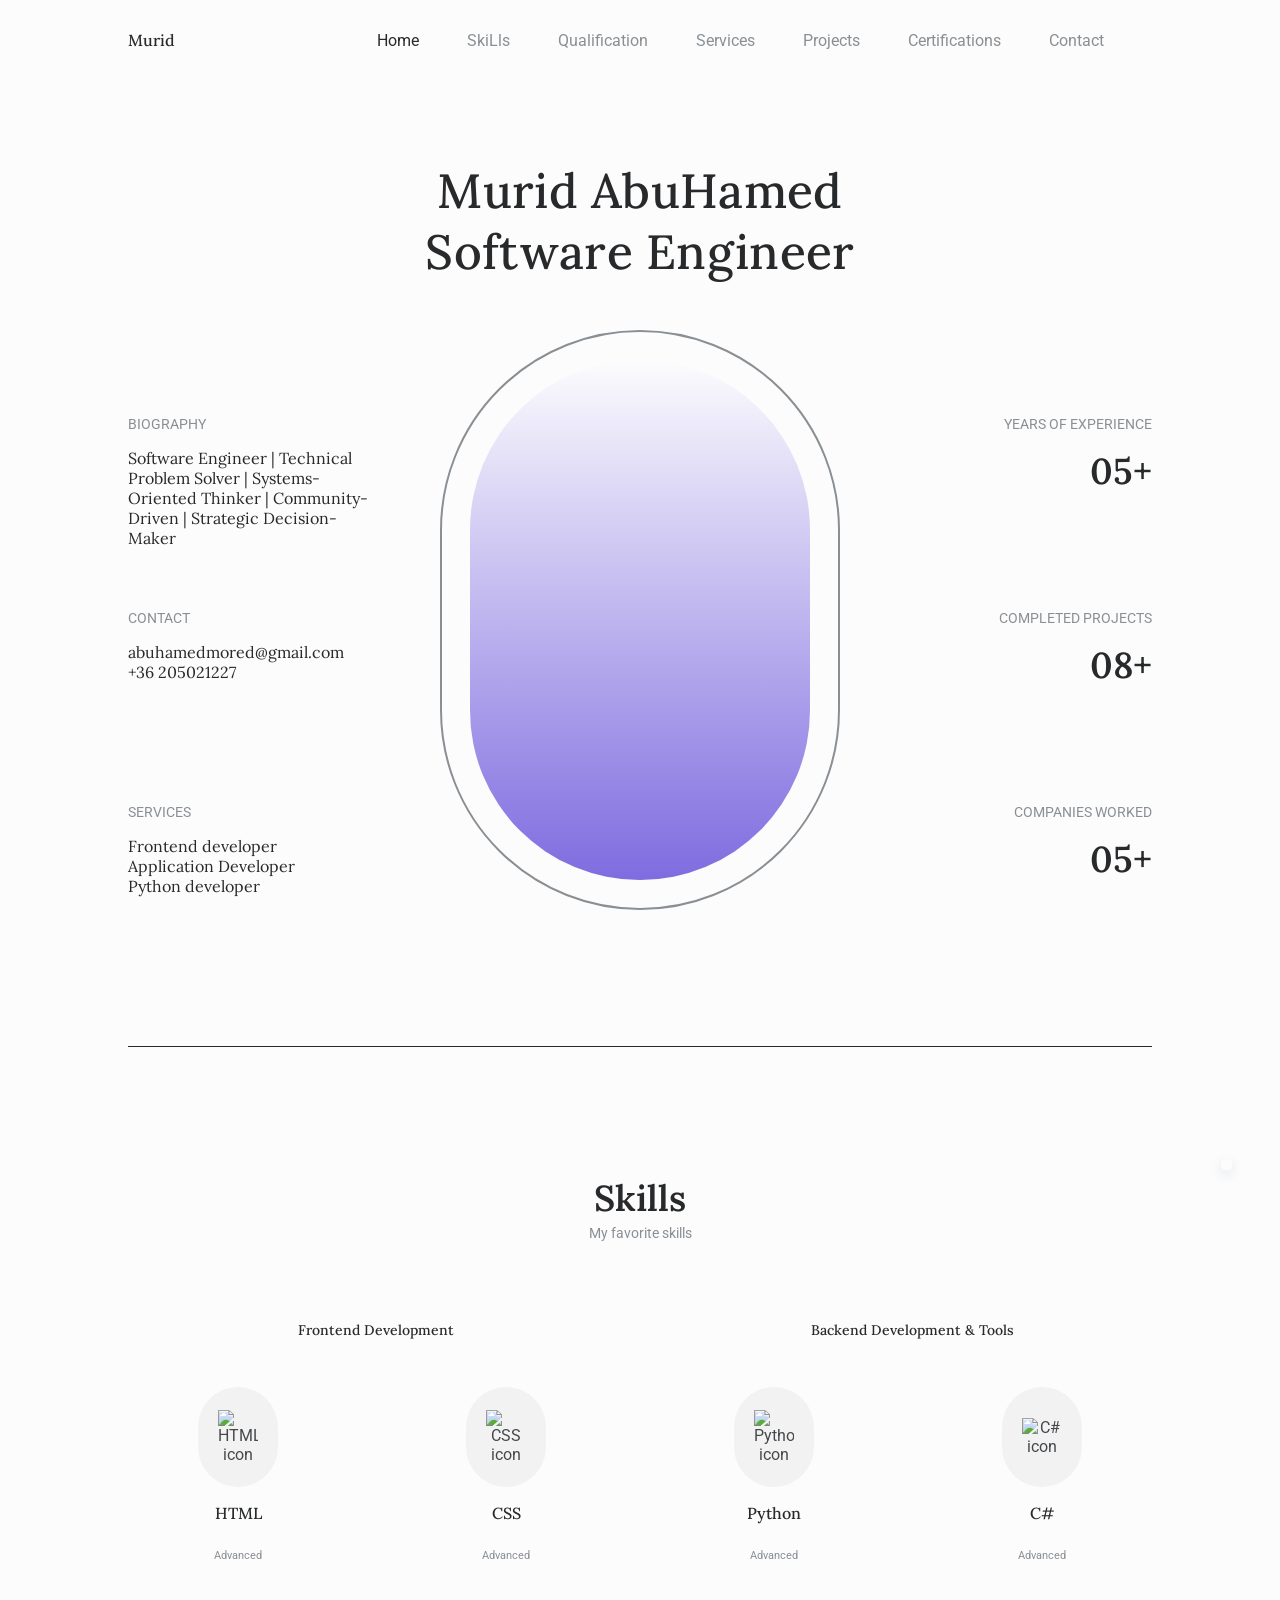
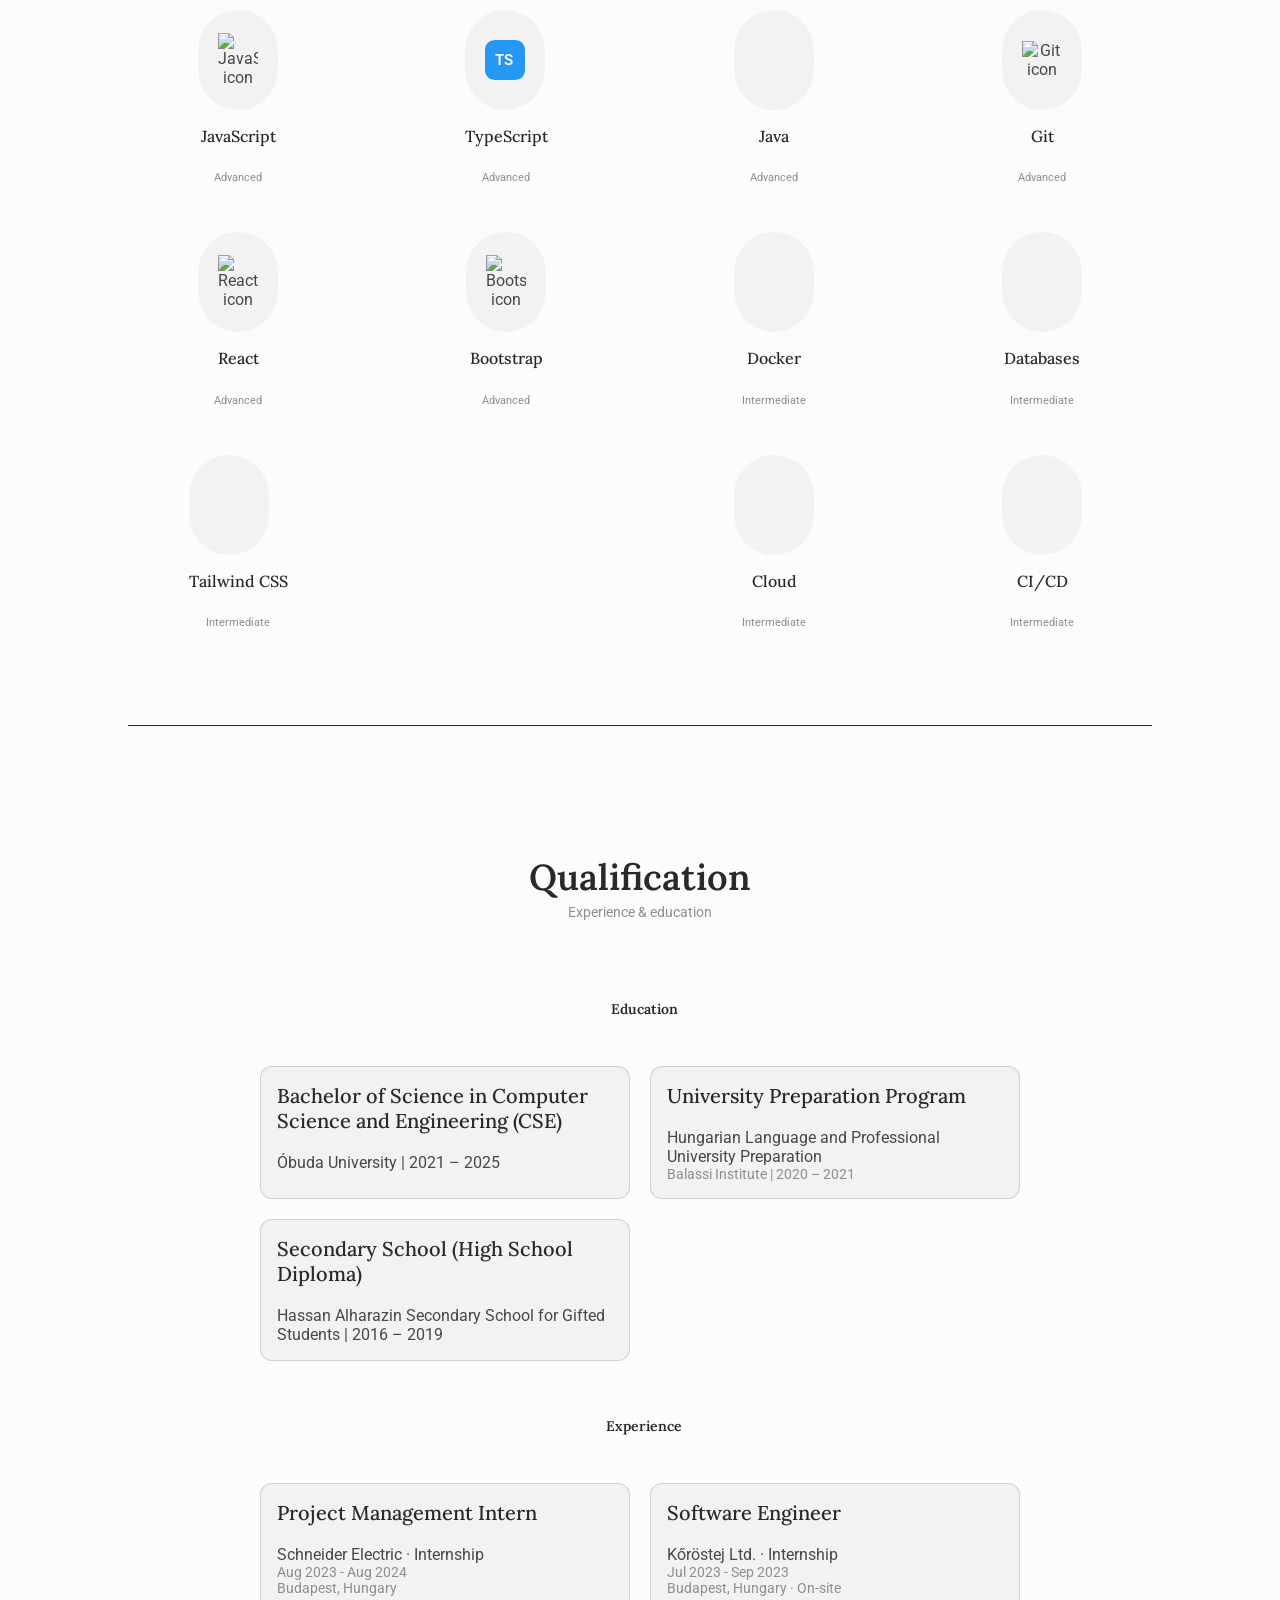
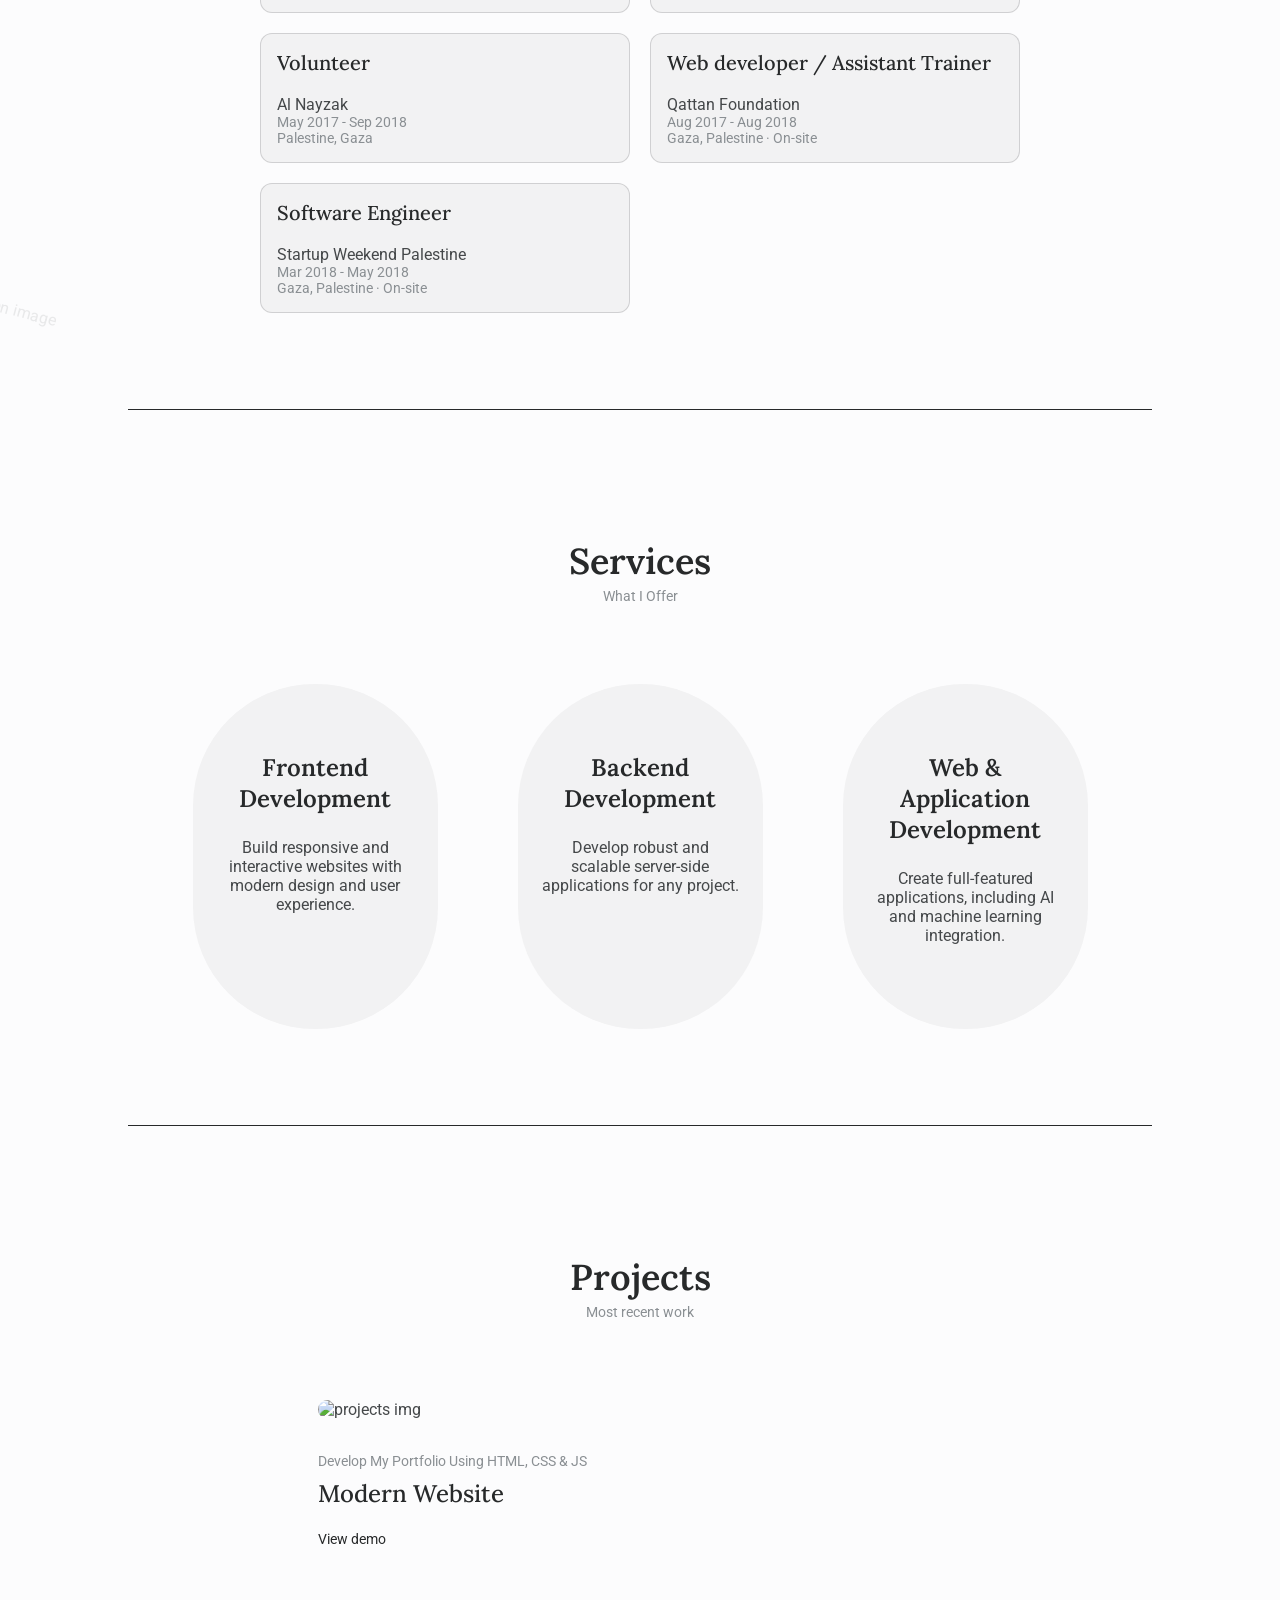
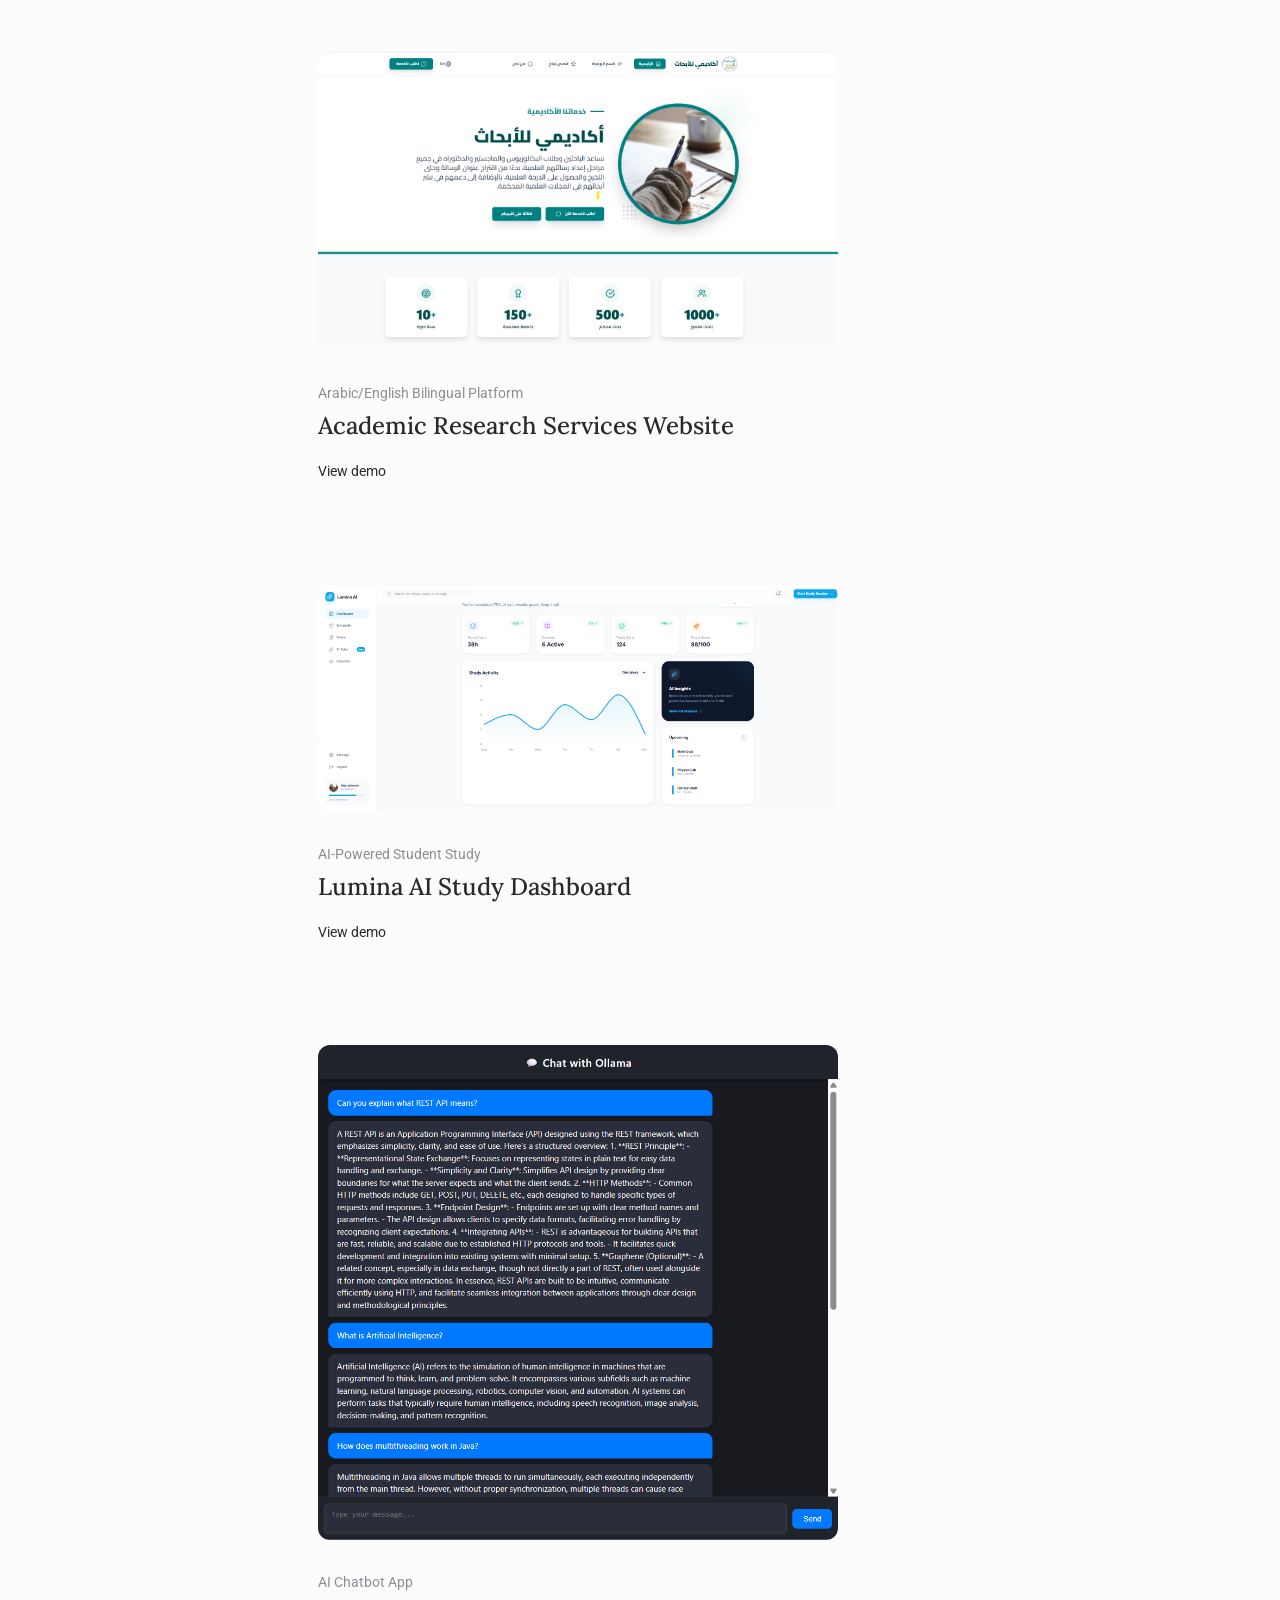
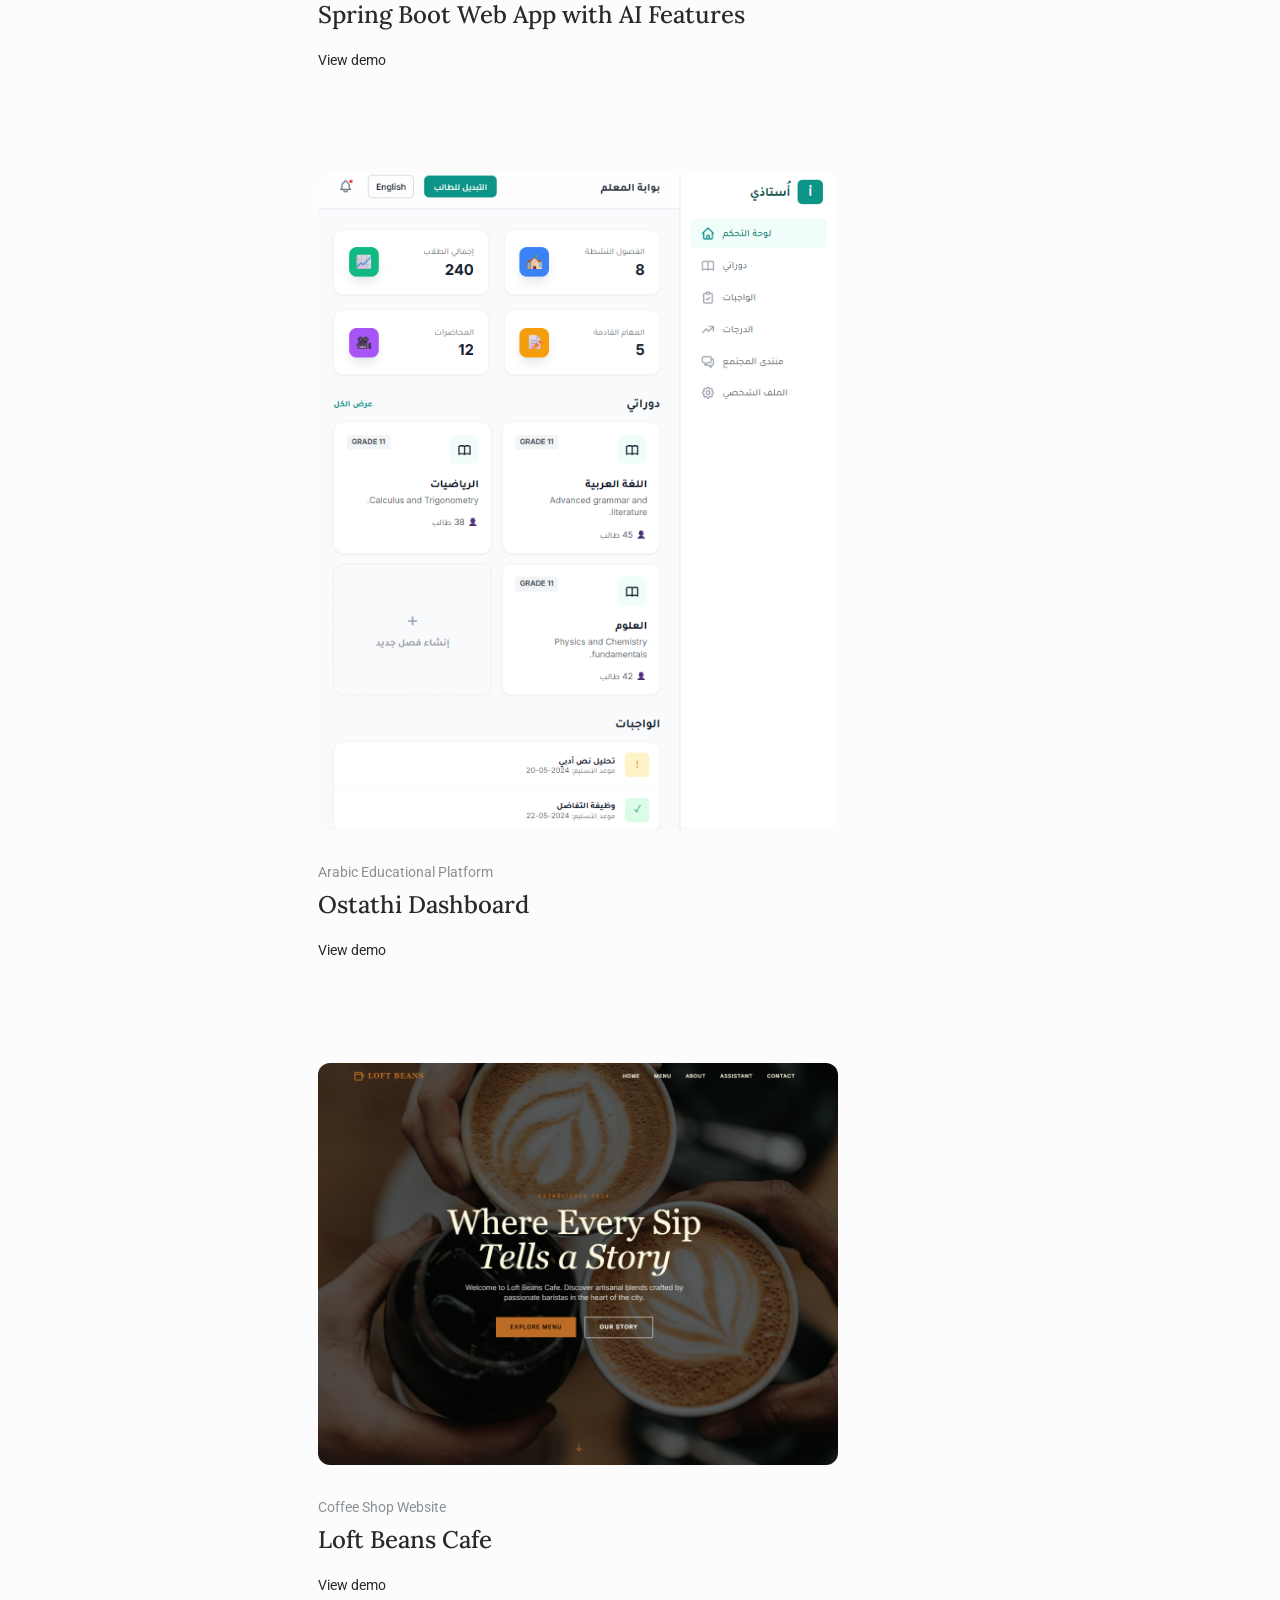
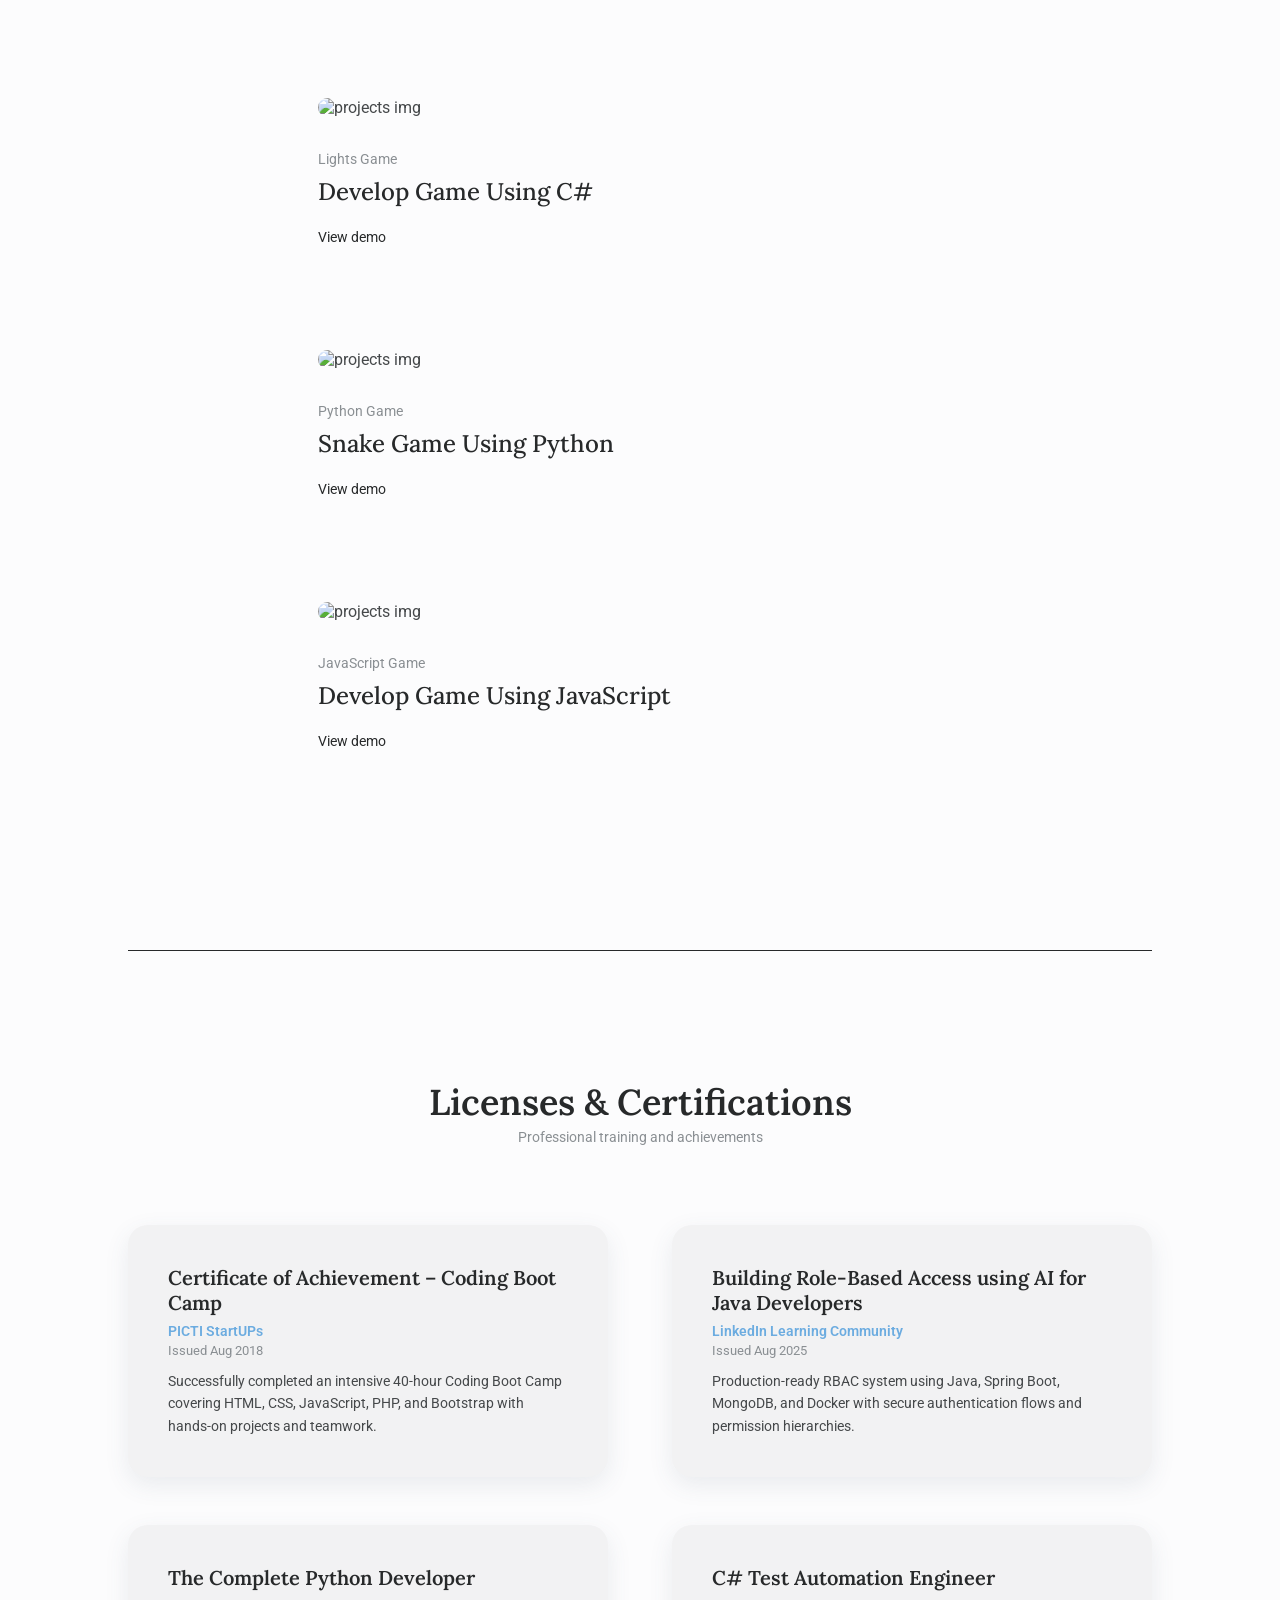
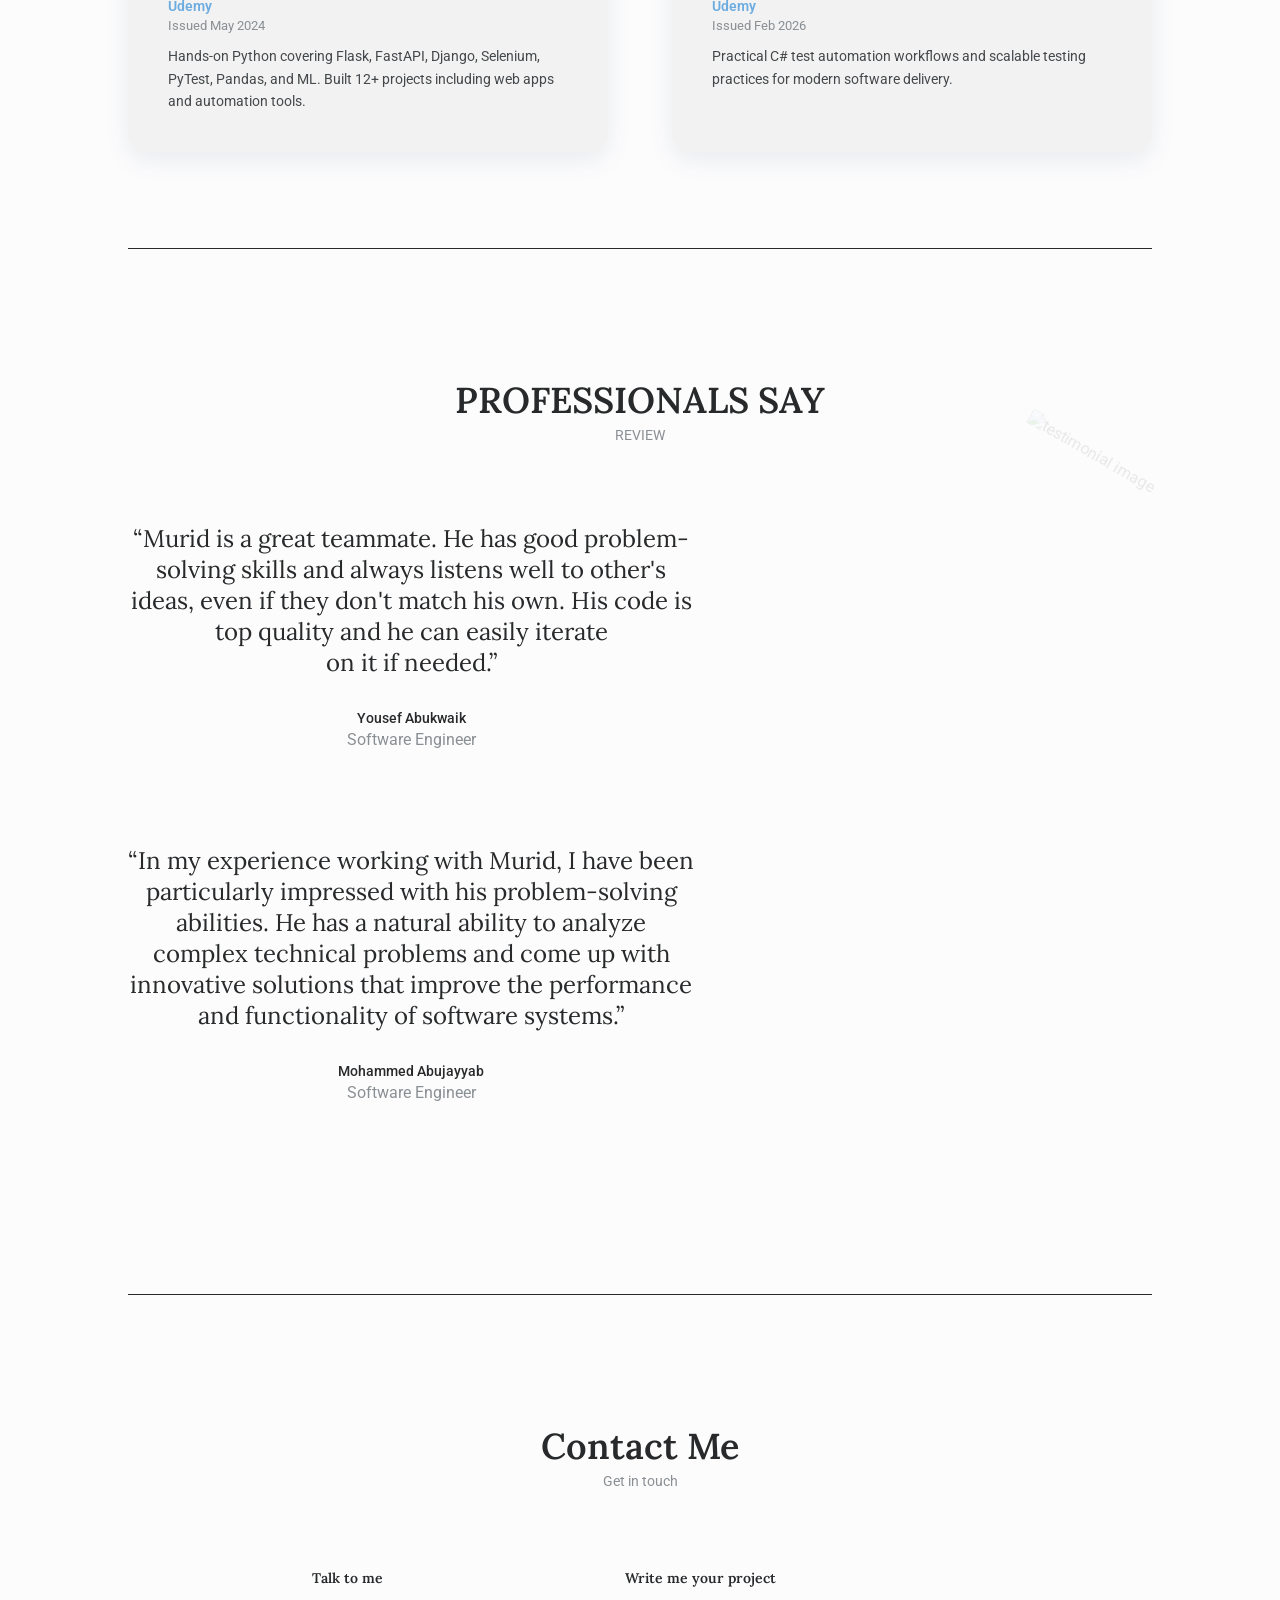
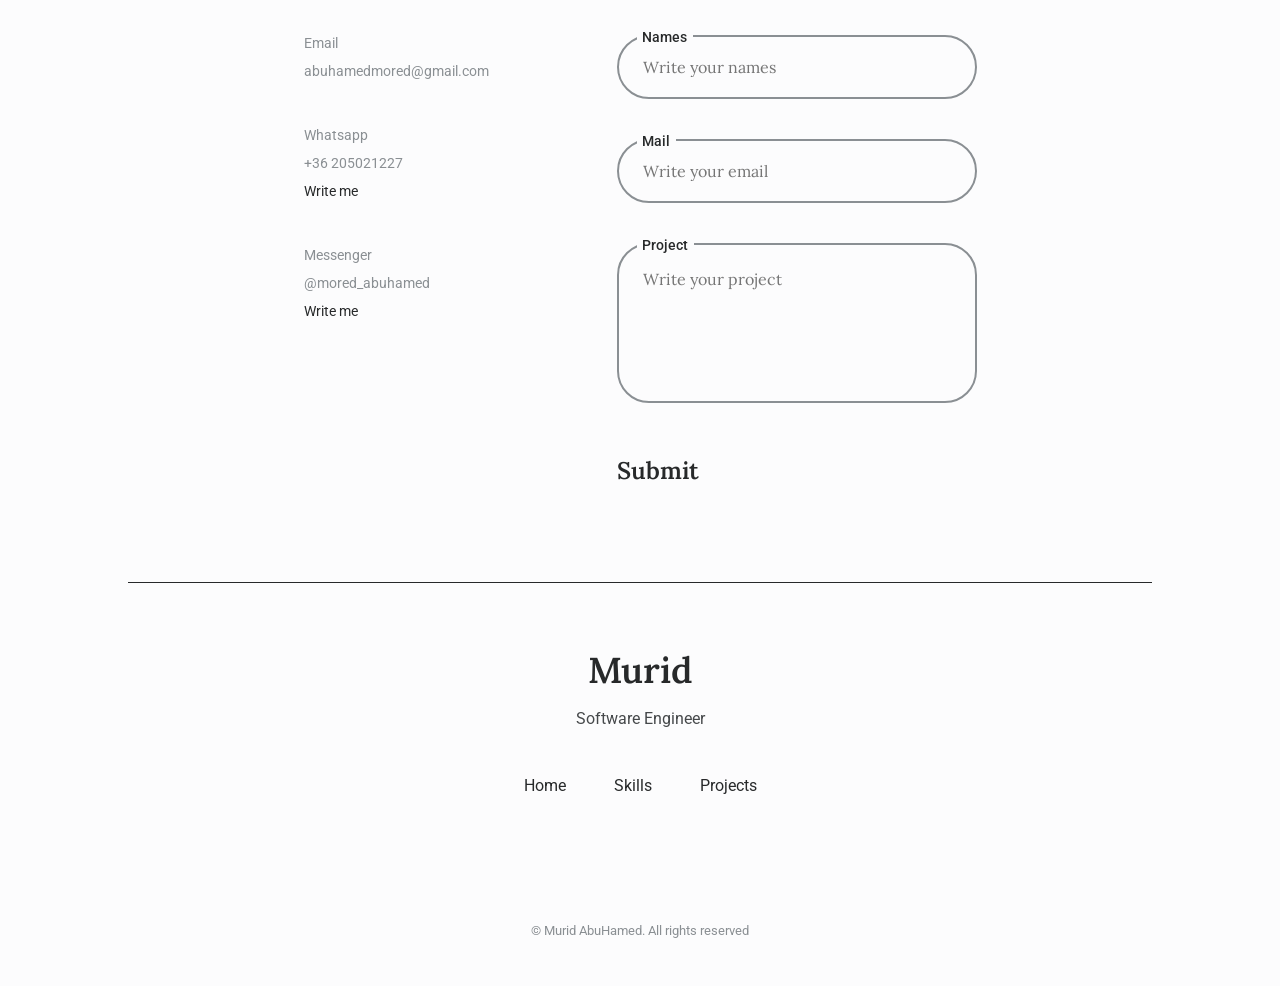
==== commit 990ec90a: "Update portfolio: Add 9 projects with Services content, improved layouts, and expanded project showc" ====
--- a/index.html
+++ b/index.html
@@ -131,7 +131,7 @@
                             </h3>
 
                             <p class="home__info-description">
-                                Hardworking, Good educational record, Passionate, Committed, Giving back to community, Voluntary work, Critical decisions
+                                Software Engineer | Technical Problem Solver | Systems-Oriented Thinker | Community-Driven | Strategic Decision-Maker
 
 
 
@@ -182,7 +182,7 @@
                             </h3>
 
                             <p class="home__info-number">
-                                06+
+                                08+
 
                             </p>
                         </div>
@@ -194,7 +194,7 @@
                             </h3>
 
                             <p class="home__info-number">
-                                04+
+                                05+
 
                             </p>
                         </div>
@@ -208,120 +208,143 @@
                 <span class="section__subtitle">My favorite skills</span>
 
                 <div class="skills__container container grid section__border">
-                  
-                    <!--==================== SKILLS 1====================-->
-
                     <div class="skills__content">
                         <h3 class="skills__title">
-                            <i class="ri-braces-line"></i>Frontend Developer 
+                            <i class="ri-code-s-slash-line"></i> Frontend Development
                         </h3>
 
                         <div class="skills__info">
                             <div class="skills__data">
                                 <div class="skills__blob">
-                                    <img src="assets/img/html-1.svg" alt="skills image">
-                                </div>
-
+                                    <img src="assets/img/html-1.svg" alt="HTML icon">
+                                </div>
                                 <h3 class="skills__name">HTML</h3>
+                                <span class="skills__subtitle">Advanced</span>
+                            </div>
+
+                            <div class="skills__data">
+                                <div class="skills__blob">
+                                    <img src="assets/img/css-3.svg" alt="CSS icon">
+                                </div>
+                                <h3 class="skills__name">CSS</h3>
+                                <span class="skills__subtitle">Advanced</span>
+                            </div>
+
+                            <div class="skills__data">
+                                <div class="skills__blob">
+                                    <img src="assets/img/logo-javascript.svg" alt="JavaScript icon">
+                                </div>
+                                <h3 class="skills__name">JavaScript</h3>
+                                <span class="skills__subtitle">Advanced</span>
+                            </div>
+
+                            <div class="skills__data">
+                                <div class="skills__blob">
+                                    <span class="skills__ts-icon">TS</span>
+                                </div>
+                                <h3 class="skills__name">TypeScript</h3>
+                                <span class="skills__subtitle">Advanced</span>
+                            </div>
+
+                            <div class="skills__data">
+                                <div class="skills__blob">
+                                    <img src="assets/img/react-2.svg" alt="React icon">
+                                </div>
+                                <h3 class="skills__name">React</h3>
+                                <span class="skills__subtitle">Advanced</span>
+                            </div>
+
+                            <div class="skills__data">
+                                <div class="skills__blob">
+                                    <img src="assets/img/bootstrap-4.svg" alt="Bootstrap icon">
+                                </div>
+                                <h3 class="skills__name">Bootstrap</h3>
+                                <span class="skills__subtitle">Advanced</span>
+                            </div>
+
+                            <div class="skills__data">
+                                <div class="skills__blob">
+                                    <i class="ri-windy-line"></i>
+                                </div>
+                                <h3 class="skills__name">Tailwind CSS</h3>
                                 <span class="skills__subtitle">Intermediate</span>
                             </div>
 
-                            <div class="skills__data">
-                                <div class="skills__blob">
-                                    <img src="assets/img/css-3.svg" alt="skills image">
-                                </div>
-
-                                <h3 class="skills__name">CSS</h3>
-                                <span class="skills__subtitle">Advanced</span>
-                            </div>
-
-                            <div class="skills__data">
-                                <div class="skills__blob">
-                                    <img src="assets/img/logo-javascript.svg" alt="skills image">
-                                </div>
-
-                                <h3 class="skills__name">JavaScript</h3>
+                        </div>
+                    </div>
+
+                    <div class="skills__content">
+                        <h3 class="skills__title">
+                            <i class="ri-server-line"></i> Backend Development & Tools
+                        </h3>
+
+                        <div class="skills__info">
+                            <div class="skills__data">
+                                <div class="skills__blob">
+                                    <img src="assets/img/python-5 (1).svg" alt="Python icon">
+                                </div>
+                                <h3 class="skills__name">Python</h3>
+                                <span class="skills__subtitle">Advanced</span>
+                            </div>
+
+                            <div class="skills__data">
+                                <div class="skills__blob">
+                                    <img src="assets/img/c--4 (1).svg" alt="C# icon">
+                                </div>
+                                <h3 class="skills__name">C#</h3>
+                                <span class="skills__subtitle">Advanced</span>
+                            </div>
+
+                            <div class="skills__data">
+                                <div class="skills__blob">
+                                    <i class="ri-cup-line"></i>
+                                </div>
+                                <h3 class="skills__name">Java</h3>
+                                <span class="skills__subtitle">Advanced</span>
+                            </div>
+
+                            <div class="skills__data">
+                                <div class="skills__blob">
+                                    <img src="assets/img/git-icon.svg" alt="Git icon">
+                                </div>
+                                <h3 class="skills__name">Git</h3>
+                                <span class="skills__subtitle">Advanced</span>
+                            </div>
+
+                            <div class="skills__data">
+                                <div class="skills__blob">
+                                    <i class="ri-ship-line"></i>
+                                </div>
+                                <h3 class="skills__name">Docker</h3>
                                 <span class="skills__subtitle">Intermediate</span>
                             </div>
 
                             <div class="skills__data">
                                 <div class="skills__blob">
-                                    <img src="assets/img/react-2.svg" alt="skills image">
-                                </div>
-
-                                <h3 class="skills__name">React</h3>
-                                <span class="skills__subtitle">Basic</span>
-                            </div>
-                            <div class="skills__data">
-                                <div class="skills__blob">
-                                    <img src="assets/img/bootstrap-4.svg" alt="skills image">
-                                </div>
-
-                                <h3 class="skills__name">Bootstrap</h3>
-                                <span class="skills__subtitle">Basic</span>
-                            </div>
-
-                            <div class="skills__data">
-                                <div class="skills__blob">
-                                    <img src="assets/img/git-icon.svg" alt="skills image">
-                                </div>
-
-                                <h3 class="skills__name">Git</h3>
+                                    <i class="ri-database-2-line"></i>
+                                </div>
+                                <h3 class="skills__name">Databases</h3>
                                 <span class="skills__subtitle">Intermediate</span>
                             </div>
-                        </div>
-                    </div>
-                      <!--==================== SKILLS 2====================-->
-                    
-                        <!--==================== SKILLS 2====================-->
-                        <div class="skills__content">
-                            <h3 class="skills__title">
-                                <i class="ri-pantone-line"></i> Application Developer
-
-                            </h3>
-
-                            <div class="skills__info">
-                                <div class="skills__data">
-                                    <div class="skills__blob">
-                                        <img src="assets/img/python-5 (1).svg" alt="skills image">
-                                    </div>
-
-                                    <h3 class="skills__name">Python</h3>
-                                    <span class="skills__subtitle">Advanced</span>
-                                </div>
-
-                                <div class="skills__data">
-                                    <div class="skills__blob">
-                                        <img src="assets/img/c--4 (1).svg" alt="skills image">
-                                    </div>
-
-                                    <h3 class="skills__name">C#</h3>
-                                    <span class="skills__subtitle">Advanced</span>
-                                </div>
-
-                                <div class="skills__data">
-                                    <div class="skills__blob">
-                                        <img src="assets/img/adobe-xd-1.svg" alt="skills image">
-                                    </div>
-
-                                    <h3 class="skills__name">Adobe XD</h3>
-                                    <span class="skills__subtitle">Intermediate</span>
-                                </div>
-
-                             
-
-                                <div class="skills__data">
-                                    <div class="skills__blob">
-                                        <img src="assets/img/adobe-photoshop-2.svg" alt="skills image">
-                                    </div>
-
-                                    <h3 class="skills__name">Photoshop</h3>
-                                    <span class="skills__subtitle">Intermediate</span>
-                                </div>
-                            </div>
-                        </div>
-
-                     
+
+                            <div class="skills__data">
+                                <div class="skills__blob">
+                                    <i class="ri-cloud-line"></i>
+                                </div>
+                                <h3 class="skills__name">Cloud</h3>
+                                <span class="skills__subtitle">Intermediate</span>
+                            </div>
+
+                            <div class="skills__data">
+                                <div class="skills__blob">
+                                    <i class="ri-git-merge-line"></i>
+                                </div>
+                                <h3 class="skills__name">CI/CD</h3>
+                                <span class="skills__subtitle">Intermediate</span>
+                            </div>
+                        </div>
+                    </div>
+
                 </div>
             </section>
 
@@ -340,29 +363,27 @@
                         <div class="qualification__info">
                             <div>
                                 <h3 class="qualification__name">
-                                    My Education
+                                    Bachelor of Science in Computer Science and Engineering (CSE)
 
                                 </h3>
-                                <span class="qualification__country">Bahcelor In CSE
-                                </span>
-                                <span class="qualification__year">Óbuda University | 2021 - 2025</span>
+                                <span class="qualification__country">Óbuda University | 2021 – 2025</span>
 
                             </div>
                             
-                            <div>
+                                <div>
                                 <h3 class="qualification__name">
-                                    
+                                    University Preparation Program
                                 </h3>
-                                <span class="qualification__country">Hungarian language and professional university preparation </span>
-                                <span class="qualification__year">Balassi institution | 2020 - 2021</span>
-
-                            </div>
-
-                            <div>
+                                <span class="qualification__country">Hungarian Language and Professional University Preparation</span>
+                                <span class="qualification__year">Balassi Institute | 2020 – 2021</span>
+
+                            </div>
+
+                                <div>
                                 <h3 class="qualification__name">
+                                    Secondary School (High School Diploma)
                                 </h3>
-                                <span class="qualification__country">High School </span>
-                                <span class="qualification__year">Hassan Alharazin for Gifted Sec. School | 2016 - 2019
+                                <span class="qualification__country">Hassan Alharazin Secondary School for Gifted Students | 2016 – 2019
 
                                 </span>
 
@@ -372,34 +393,57 @@
                     <!--==================== QUALIFICATION 2====================-->
                     <div class="qualification__content">
                         <h3 class="qualification__title">
-                            <i class="ri-building-line"></i> Voluntary Work
+                            <i class="ri-building-line"></i> Experience
                         </h3>
 
                         <div class="qualification__info">
                             <div>
                                 <h3 class="qualification__name">
-                                    Work
+                                    Project Management Intern
                                 </h3>
-                                <span class="qualification__country">Al-Nayzak Organization                                </span>
-                                <span class="qualification__year">05/2018 – 09/2019
-                                </span>
+                                <span class="qualification__country">Schneider Electric · Internship</span>
+                                <span class="qualification__year">Aug 2023 - Aug 2024</span>
+                                <span class="qualification__year">Budapest, Hungary</span>
 
                             </div>
 
                             <div>
                                 <h3 class="qualification__name">
+                                    Software Engineer
                                 </h3>
-                                <span class="qualification__country">Startup weekend for kids</span>
-                                <span class="qualification__year">August 16-18, 2018</span>
-
-                            </div>
-
-                            <div>
+                                <span class="qualification__country">Kőröstej Ltd. · Internship</span>
+                                <span class="qualification__year">Jul 2023 - Sep 2023</span>
+                                <span class="qualification__year">Budapest, Hungary · On-site</span>
+
+                            </div>
+
+                                     <div>
                                 <h3 class="qualification__name">
-                                   
+                                   Volunteer
                                 </h3>
-                                <span class="qualification__country">Al Qattan Foundation</span>
-                                <span class="qualification__year">01/2018 – 08/2018 </span>
+                                <span class="qualification__country">Al Nayzak</span>
+                                <span class="qualification__year">May 2017 - Sep 2018</span>
+                                <span class="qualification__year">Palestine, Gaza</span>
+
+                            </div>
+
+                                     <div>
+                                <h3 class="qualification__name">
+                                              Web developer / Assistant Trainer
+                                </h3>
+                                <span class="qualification__country">Qattan Foundation</span>
+                                <span class="qualification__year">Aug 2017 - Aug 2018</span>
+                                <span class="qualification__year">Gaza, Palestine · On-site</span>
+
+                            </div>
+
+                                     <div>
+                                <h3 class="qualification__name">
+                                   Software Engineer
+                                </h3>
+                                <span class="qualification__country">Startup Weekend Palestine</span>
+                                <span class="qualification__year">Mar 2018 - May 2018</span>
+                                <span class="qualification__year">Gaza, Palestine · On-site</span>
 
                             </div>
                         </div>
@@ -412,26 +456,11 @@
             <!--==================== SERVICES ====================-->
             <section class="services section" id="services">
                 <h2 class="section__title">Services</h2>
-                <span class="section__subtitle">What i offer</span>
+                <span class="section__subtitle">What I Offer</span>
 
                 <div class="services__container container grid section__border">
                     <div class="services__card">
                         <i class="ri-layout-4-line"></i>
-
-                        <h2 class="services__title">
-                            Python <br>
-                            Development
-                        </h2>
-
-                        <p class="services__description">
-                             Web Development : using Django and Flask web frameworks. Machine Learning and Artificial Intelligence
-                        </p>
-
-                        <div class="services__border"></div>
-                    </div>
-
-                    <div class="services__card">
-                        <i class="ri-code-line"></i>
 
                         <h2 class="services__title">
                             Frontend <br>
@@ -439,7 +468,22 @@
                         </h2>
 
                         <p class="services__description">
-                            Build a full website using HTML, CSS and JavaScript. Providing high quality work to clients and companies.
+                            Build responsive and interactive websites with modern design and user experience.
+                        </p>
+
+                        <div class="services__border"></div>
+                    </div>
+
+                    <div class="services__card">
+                        <i class="ri-code-line"></i>
+
+                        <h2 class="services__title">
+                            Backend <br>
+                            Development
+                        </h2>
+
+                        <p class="services__description">
+                            Develop robust and scalable server-side applications for any project.
                         </p>
 
                         <div class="services__border"></div>
@@ -449,13 +493,12 @@
                         <i class="ri-quill-pen-line"></i>
 
                         <h2 class="services__title">
-                            Application  <br>
+                            Web & Application <br>
                             Development
                         </h2>
 
                         <p class="services__description">
-
-                            Develop applications for multi platforms using C# and .Net Framwork.
+                            Create full-featured applications, including AI and machine learning integration.
                         </p>
 
                         <div class="services__border"></div>
@@ -468,78 +511,130 @@
                 <h2 class="section__title">Projects</h2>
                 <span class="section__subtitle">Most recent work</span>
 
-
                 <div class="container section__border">
                     <div class="projects__container swiper">
                         <div class="swiper-wrapper">
-                            <!--==================== PROJECTS 1====================-->
-
+
+                            <!--==================== PROJECT 1====================-->
                             <div class="projects__content swiper-slide">
                                 <img src="assets/img/laptop.png" alt="projects img" class="projects__img">
-
-                                <div>
-                                    <span class="projects__subtitle">Develop My Portfolio Using HTML, CSS & JS
-                                    </span>
+                                <div>
+                                    <span class="projects__subtitle">Develop My Portfolio Using HTML, CSS & JS</span>
                                     <h1 class="projects__title">Modern Website</h1>
-
                                     <a href="#" class="projects__button">
                                         View demo <i class="ri-arrow-right-line"></i>
                                     </a>
                                 </div>
                             </div>
-                            <!--==================== PROJECTS 2====================-->
-
+
+                            <!--==================== PROJECT 2====================-->
                             <div class="projects__content swiper-slide">
-                                <img src="assets/img/lights (3).png" alt="projects img" class="projects__img">
-
-                                <div>
-                                    <span class="projects__subtitle">lights Game </span>
-                                    <h1 class="projects__title">Develop game Using C#</h1>
-
+                                <img src="assets/img/academic_research.png" alt="projects img" class="projects__img">
+                                <div>
+                                    <span class="projects__subtitle">Arabic/English Bilingual Platform</span>
+                                    <h1 class="projects__title">Academic Research Services Website</h1>
                                     <a href="#" class="projects__button">
                                         View demo <i class="ri-arrow-right-line"></i>
                                     </a>
                                 </div>
                             </div>
-                            <!--==================== PROJECTS 3====================-->
-
+
+                            <!--==================== PROJECT 3====================-->
                             <div class="projects__content swiper-slide">
-                                <img src="assets/img/pic.png" alt="projects img" class="projects__img">
-
-                                <div>
-                                    <span class="projects__subtitle">Python Game</span>
-                                    <h1 class="projects__title">Snake game using Python</h1>
-
+                                <img src="assets/img/image.png" alt="projects img" class="projects__img">
+                                <div>
+                                    <span class="projects__subtitle">AI-Powered Student Study</span>
+                                    <h1 class="projects__title">Lumina AI Study Dashboard</h1>
                                     <a href="#" class="projects__button">
                                         View demo <i class="ri-arrow-right-line"></i>
                                     </a>
                                 </div>
                             </div>
-                            <!--==================== PROJECTS 4====================-->
-
+
+                            <!--==================== PROJECT 4====================-->
                             <div class="projects__content swiper-slide">
-                                <img src="assets/img/game.png" alt="projects img" class="projects__img">
-
-                                <div>
-                                    <span class="projects__subtitle">JavaScript Game</span>
-                                    <h1 class="projects__title">Develop game Using javascript</h1>
-
+                                <img src="assets/img/ollama_chatbot.png" alt="projects img" class="projects__img">
+                                <div>
+                                    <span class="projects__subtitle">AI Chatbot App</span>
+                                    <h1 class="projects__title">Spring Boot Web App with AI Features</h1>
                                     <a href="#" class="projects__button">
                                         View demo <i class="ri-arrow-right-line"></i>
                                     </a>
                                 </div>
                             </div>
-                        </div>
-
-                        <!----Swiper arrows-->
-                            <div class="swiper-button-next">
-                                <i class="ri-arrow-right-s-line"></i>
-                            </div>
-                             <div class="swiper-button-prev">
-                                <i class="ri-arrow-left-s-line"></i>
-                             </div>
-                        <!----Swiper pagination-->
-                             <div class="swiper-pagination"></div>
+
+                            <!--==================== PROJECT 5====================-->
+                            <div class="projects__content swiper-slide">
+                                <img src="assets/img/educational_platform.png" alt="projects img" class="projects__img">
+                                <div>
+                                    <span class="projects__subtitle">Arabic Educational Platform</span>
+                                    <h1 class="projects__title">Ostathi Dashboard</h1>
+                                    <a href="#" class="projects__button">
+                                        View demo <i class="ri-arrow-right-line"></i>
+                                    </a>
+                                </div>
+                            </div>
+
+                            <!--==================== PROJECT 6====================-->
+                            <div class="projects__content swiper-slide">
+                                <img src="assets/img/loft_beans.png" alt="projects img" class="projects__img">
+                                <div>
+                                    <span class="projects__subtitle">Coffee Shop Website</span>
+                                    <h1 class="projects__title">Loft Beans Cafe</h1>
+                                    <a href="#" class="projects__button">
+                                        View demo <i class="ri-arrow-right-line"></i>
+                                    </a>
+                                </div>
+                            </div>
+
+                            <!--==================== PROJECT 7====================-->
+                            <div class="projects__content swiper-slide">
+                                <img src="assets/img/lights (3).png" alt="projects img" class="projects__img">
+                                <div>
+                                    <span class="projects__subtitle">Lights Game</span>
+                                    <h1 class="projects__title">Develop Game Using C#</h1>
+                                    <a href="#" class="projects__button">
+                                        View demo <i class="ri-arrow-right-line"></i>
+                                    </a>
+                                </div>
+                            </div>
+
+                            <!--==================== PROJECT 8====================-->
+                            <div class="projects__content swiper-slide">
+                                <img src="assets/img/pic.png" alt="projects img" class="projects__img">
+                                <div>
+                                    <span class="projects__subtitle">Python Game</span>
+                                    <h1 class="projects__title">Snake Game Using Python</h1>
+                                    <a href="#" class="projects__button">
+                                        View demo <i class="ri-arrow-right-line"></i>
+                                    </a>
+                                </div>
+                            </div>
+
+                            <!--==================== PROJECT 9====================-->
+                            <div class="projects__content swiper-slide">
+                                <img src="assets/img/game.png" alt="projects img" class="projects__img">
+                                <div>
+                                    <span class="projects__subtitle">JavaScript Game</span>
+                                    <h1 class="projects__title">Develop Game Using JavaScript</h1>
+                                    <a href="#" class="projects__button">
+                                        View demo <i class="ri-arrow-right-line"></i>
+                                    </a>
+                                </div>
+                            </div>
+
+                        </div>
+
+                        <!-- Swiper arrows -->
+                        <div class="swiper-button-next">
+                            <i class="ri-arrow-right-s-line"></i>
+                        </div>
+                        <div class="swiper-button-prev">
+                            <i class="ri-arrow-left-s-line"></i>
+                        </div>
+
+                        <!-- Swiper pagination -->
+                        <div class="swiper-pagination"></div>
 
                     </div>
                 </div>
--- a/assets/css/styles.css
+++ b/assets/css/styles.css
@@ -417,6 +417,7 @@
 /*=============== SKILLS ===============*/
 .skills__container{
   row-gap: 3.5rem;
+  align-items: start;
 
 }
 .skills__title{
@@ -440,13 +441,14 @@
 }
 
 .skills__info{
-  grid-template-columns: repeat(3, 1fr);
-  gap: 2.5rem 2rem;
+  grid-template-columns: repeat(2, 1fr);
+  gap: 2rem 1.75rem;
 }
 
 .skills__data{
   justify-content: center;
   text-align: center;
+  min-height: 170px;
 }
 
 .skills__blob{
@@ -465,9 +467,31 @@
 
 }
 
+.skills__blob i,
+.skills__ts-icon{
+  font-size: 2rem;
+  color: var(--title-color);
+}
+
+.skills__ts-icon{
+  width: 40px;
+  height: 40px;
+  display: grid;
+  place-items: center;
+  border-radius: .6rem;
+  background-color: hsl(207, 90%, 55%);
+  color: hsl(0, 0%, 100%);
+  font-size: .95rem;
+  font-weight: var(--font-semi-bold);
+  font-family: var(--body-font);
+  letter-spacing: .2px;
+}
+
 .skills__name{
   font-size: var(--small-font-size);
   margin-bottom: .25rem;
+  line-height: 1.3;
+  min-height: 2.6em;
 }
 
 .skills__subtitle{
@@ -475,10 +499,18 @@
   color: var(--text-color-light);
 }
 
+.skills__note{
+  display: block;
+  font-size: var(--tiny-font-size);
+  color: var(--text-color-light);
+  margin-top: .2rem;
+}
 
 /* Animation skills */
 
-.skills__blob:hover img{
+.skills__blob:hover img,
+.skills__blob:hover i,
+.skills__blob:hover .skills__ts-icon{
   animation: bounce-skills .6s;
 }
 
@@ -509,8 +541,15 @@
 }
 
 .qualification__container{
+  grid-template-columns: 1fr;
   row-gap: 3.5rem;
 
+}
+
+.qualification__content{
+  width: 100%;
+  max-width: 760px;
+  margin-inline: auto;
 }
 
 .qualification__title{
@@ -529,7 +568,22 @@
 
 .qualification__info{
   display: grid;
+  grid-template-columns: 1fr;
   row-gap: 2rem;
+  column-gap: 1.25rem;
+}
+
+.qualification__info > div{
+  background-color: var(--container-color);
+  border: 1px solid hsl(207, 4%, 28%, .2);
+  border-radius: .75rem;
+  padding: 1rem;
+  transition: background .4s, border-color .3s, transform .3s;
+}
+
+.qualification__info > div:hover{
+  transform: translateY(-2px);
+  border-color: var(--text-color-light);
 }
 
 .qualification__name{
@@ -691,7 +745,7 @@
 }
 
 .projects__img{
-  width: 250px;
+  width: 450px;
   border-radius: .75rem;
   margin-bottom: 1.25rem;
 }
@@ -1104,7 +1158,7 @@
  }
 
  .projects__img{
-  width: 200px;
+  width: 380px;
   justify-self: center;
  }
 }
@@ -1157,13 +1211,27 @@
     padding-right: 0;
   }
   .skills__container,
-  .qualification__container,
   .services__container,
   .contact__container{
     grid-template-columns: repeat(2, max-content);
   }
 
-  .skills__container,
+  .skills__container{
+    grid-template-columns: repeat(2, minmax(240px, 1fr));
+    column-gap: 2.5rem;
+  }
+
+  .qualification__container{
+    grid-template-columns: 1fr;
+    justify-content: initial;
+    column-gap: 0;
+  }
+
+  .qualification__info{
+    grid-template-columns: repeat(2, minmax(0, 1fr));
+    row-gap: 1.25rem;
+  }
+
   .services__container{
     column-gap: 5rem;
   }
@@ -1172,11 +1240,6 @@
     grid-template-columns: repeat(2, 1fr);
     column-gap: 3rem;
     row-gap: 2.5rem;
-  }
-
-  .qualification__container{
-    justify-content: center;
-    column-gap: 10rem;
   }
 
   .projects__container{
@@ -1327,8 +1390,8 @@
     }
 
     .skills__container{
-      column-gap: 10rem;
-
+      grid-template-columns: repeat(2, minmax(280px, 1fr));
+      column-gap: 3rem;
     }
     .skills__title{
       margin-bottom: 3rem;
@@ -1343,7 +1406,7 @@
       gap:3rem;
     }
     .qualification__container{
-      column-gap: 14rem;
+      column-gap: 0;
     }
     .qualification__title{
       margin-bottom: 3rem;
@@ -1410,7 +1473,7 @@
       margin-bottom: 6.5rem;
     }
     .projects__img{
-      width: 320px;
+      width: 520px;
       margin-bottom: 2rem;
     }
     .testimonial__container{
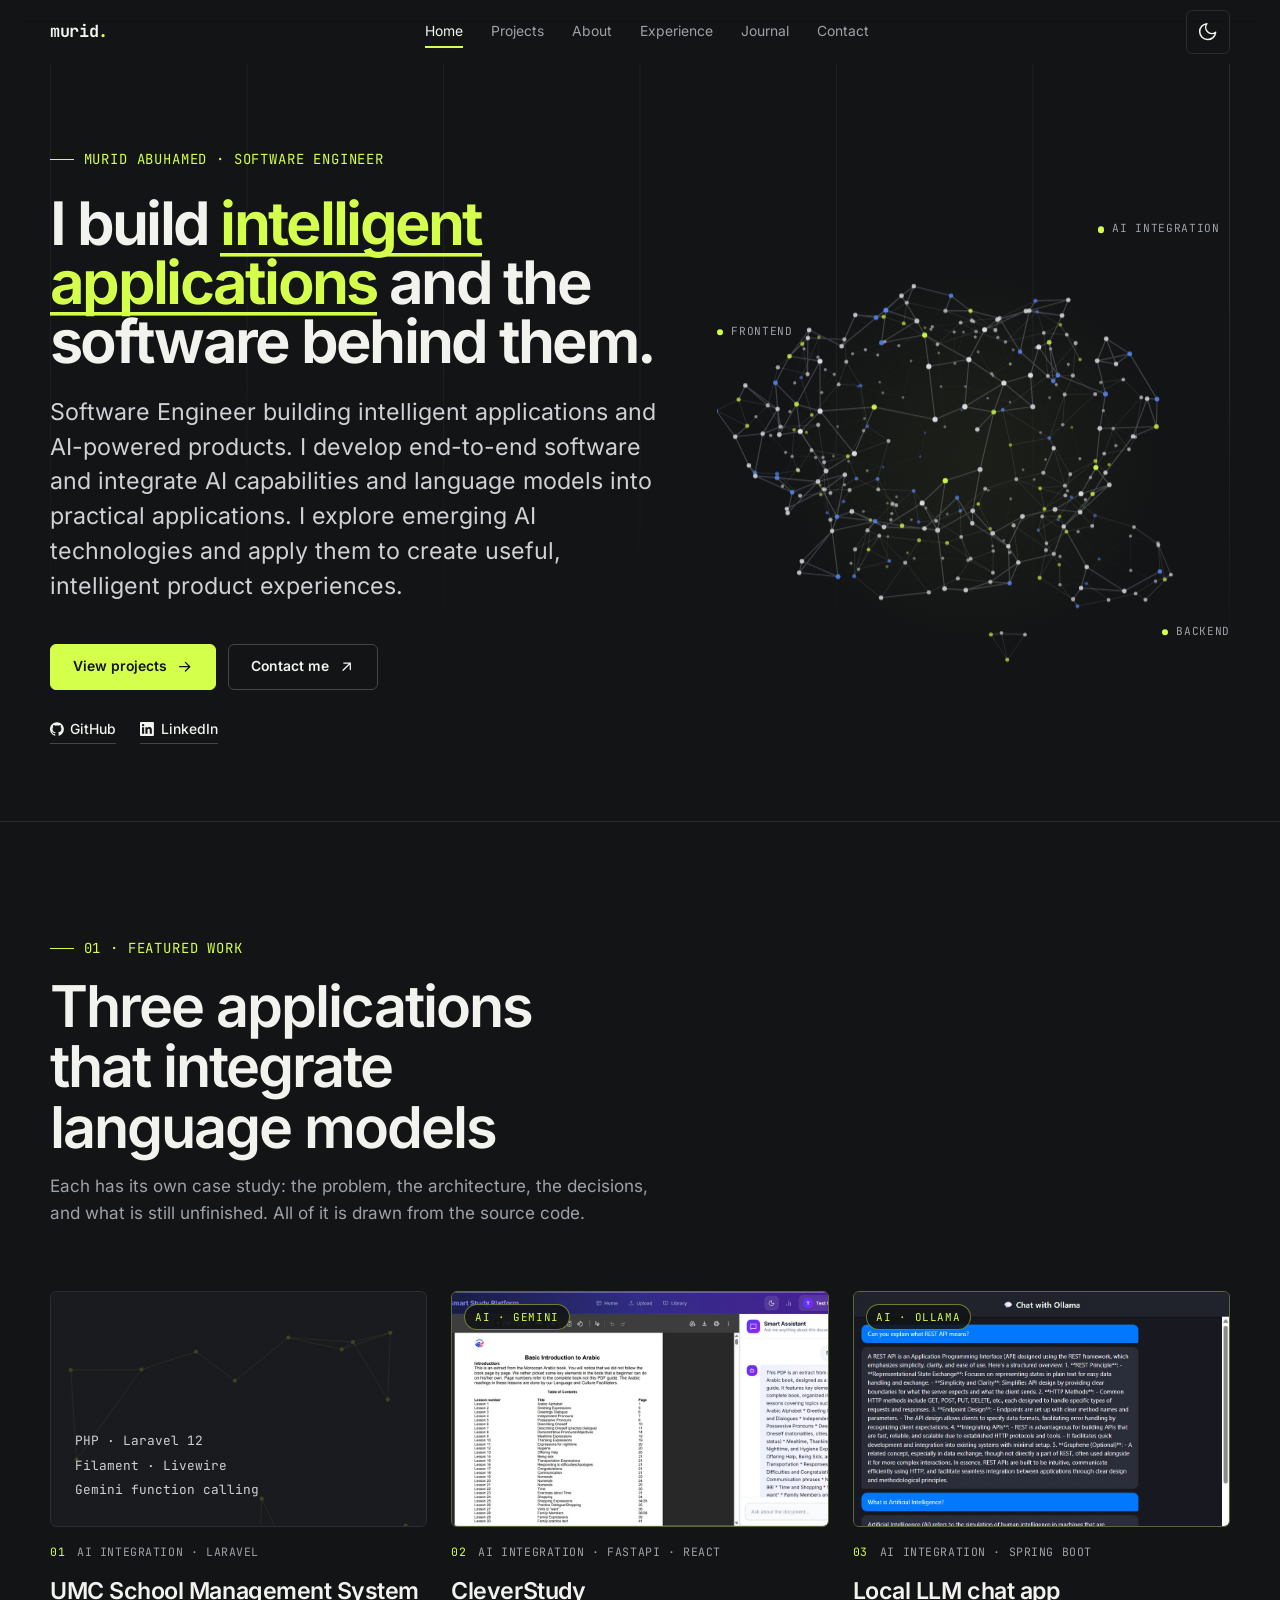
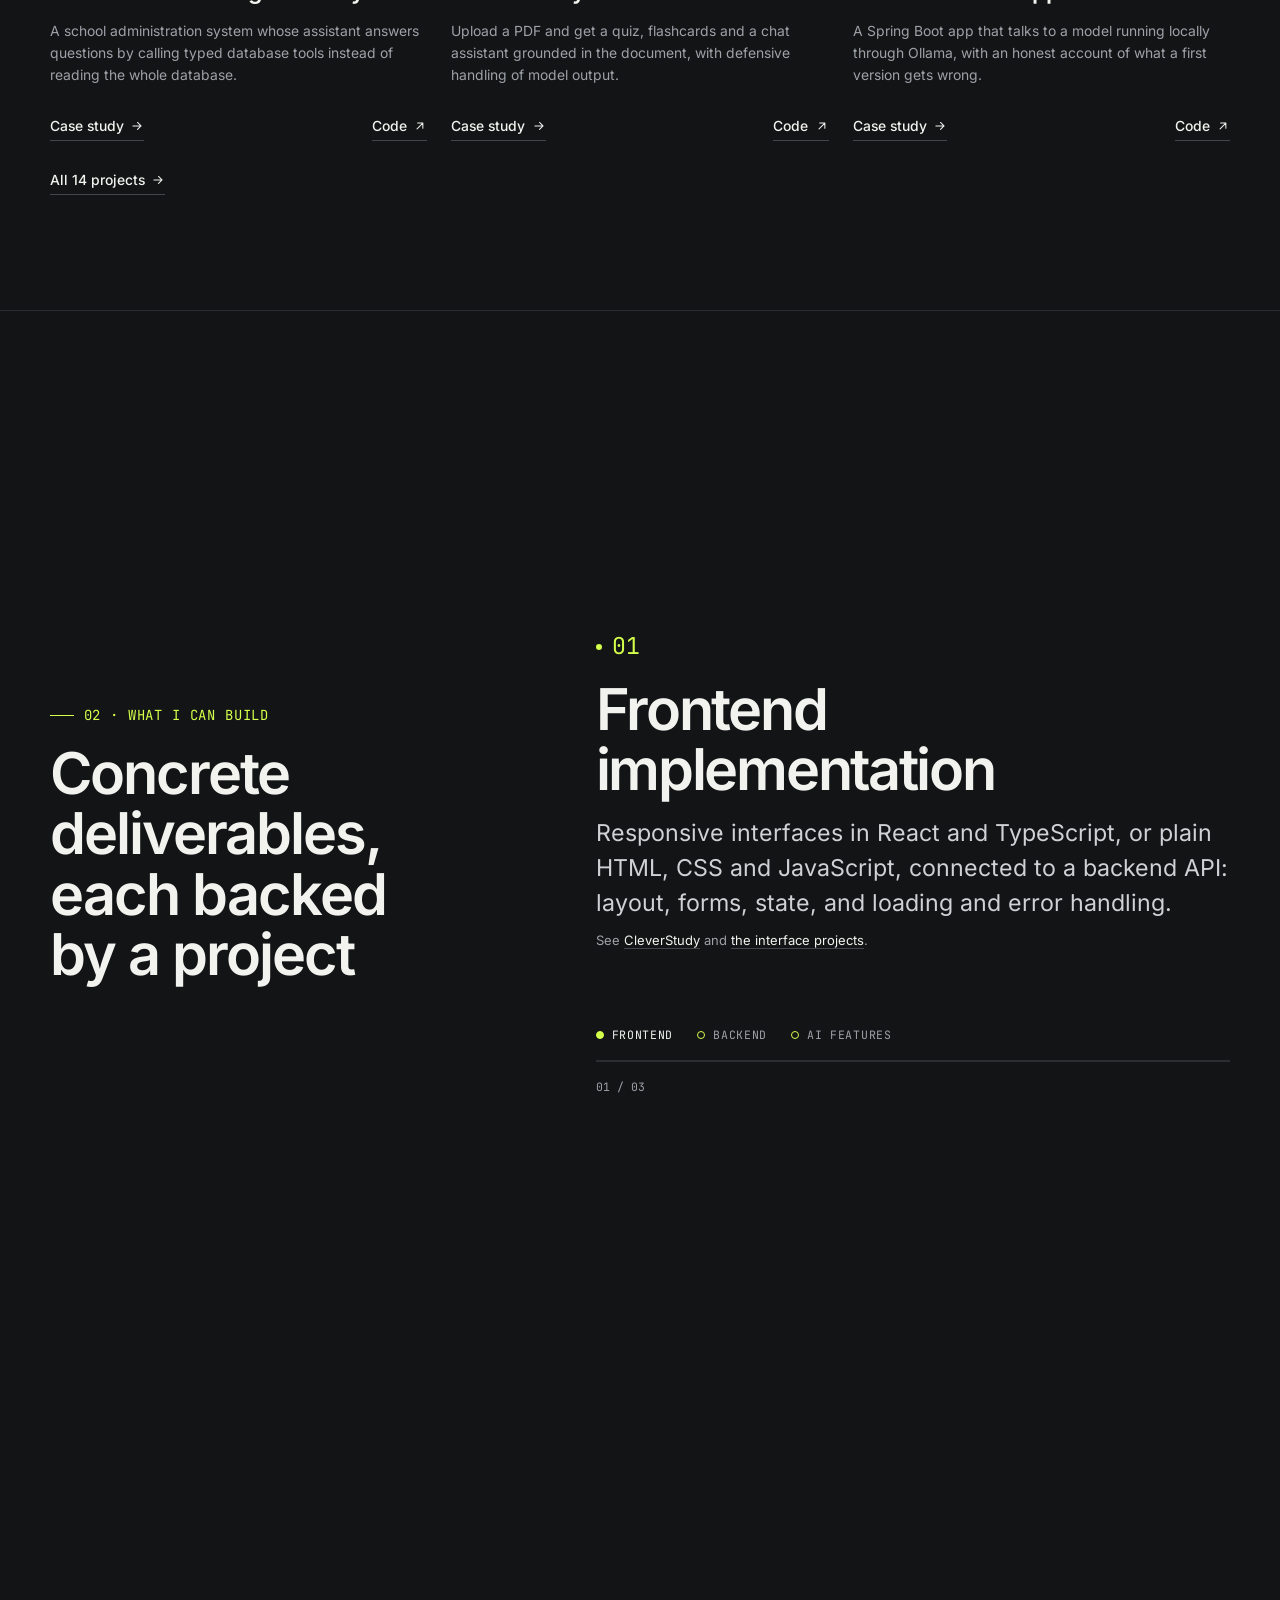
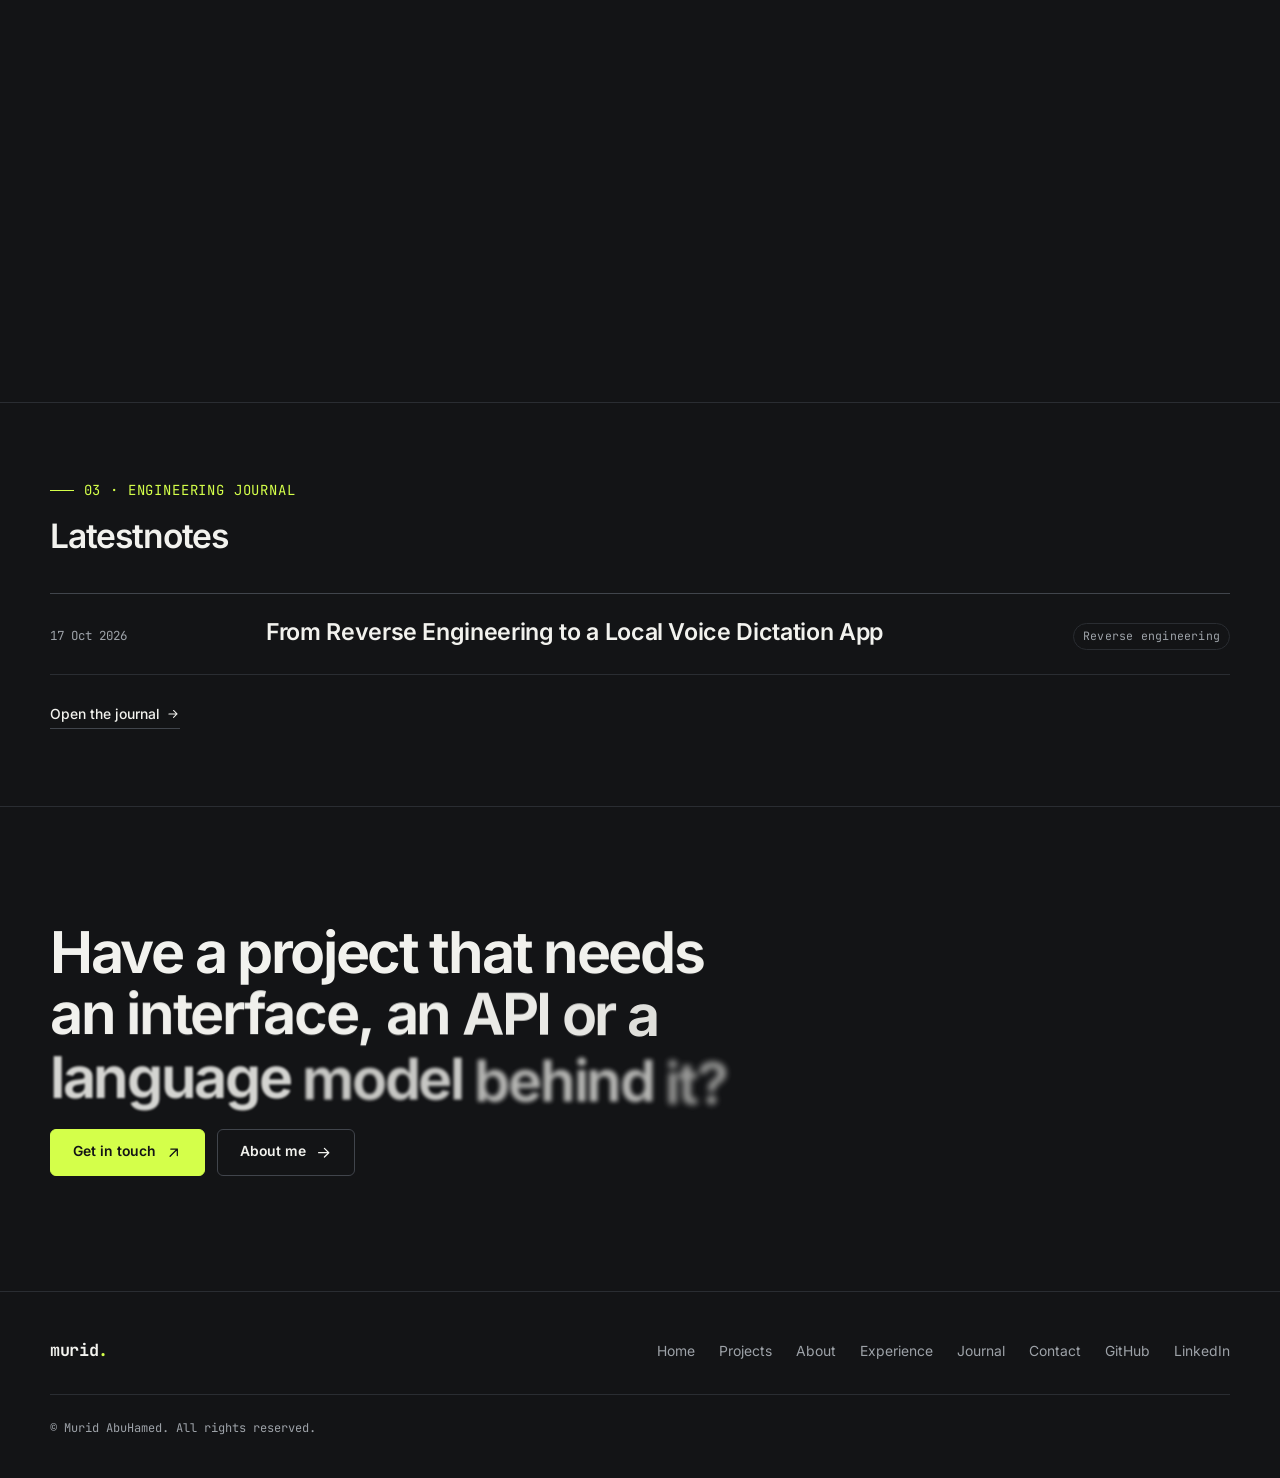
==== commit c8f89abe: "Redesign portfolio as a multi-page site and add the engineering journal - Split the single-page site" ====
--- a/index.html
+++ b/index.html
@@ -1,870 +1,288 @@
-<!DOCTYPE html>
-    <html lang="en">
-    <head>
-        <meta charset="UTF-8">
-        <meta name="viewport" content="width=device-width, initial-scale=1.0">
-
-        <!--=============== FAVICON ===============-->
-        <link rel="shortcut icon" href="assets/img/favicon.png" type="image/x-icon">
-
-        <!--=============== REMIXICONS ===============-->
-        <link href="https://cdn.jsdelivr.net/npm/remixicon@2.5.0/fonts/remixicon.css" rel="stylesheet">
-        
-        <!--=============== SWIPER CSS ===============-->
-        <link rel="stylesheet" href="assets/css/swiper-bundle.min.css">
-
-        <!--=============== CSS ===============-->
-        <link rel="stylesheet" href="assets/css/styles.css">
-
-        <title>Murid Abu Hamed</title>
-    </head>
-    <body>
-        <!--==================== HEADER ====================-->
-        <header class="header" id="header">
-            <nav class="nav container">
-                   <a href="#" class="nav__logo">
-                        Murid
-                   </a>
-
-                    <div class="nav__menu" id="nav-menu">
-                        <ul class="nav__list grid">
-                            <li class="nav__item">
-                                <a href="#home" class="nav__link active-link">
-                                    <i class="ri-home-4-line"></i> Home 
-                                </a>
-                            </li>
-
-                            <li class="nav__item">
-                                <a href="#skills" class="nav__link">
-                                    <i class="ri-trophy-line"></i> SkiLls
-                                </a>
-                            </li>
-
-                            <li class="nav__item">
-                                <a href="#qualification" class="nav__link">
-                                    <i class="ri-book-open-line"></i> Qualification
-                                </a>
-                            </li>
-
-                            <li class="nav__item">
-                                <a href="#services" class="nav__link">
-                                    <i class="ri-briefcase-line"></i> Services
-                                
-                                </a>
-                            </li>
-
-                            <li class="nav__item">
-                                <a href="#projects" class="nav__link">
-                                    <i class="ri-image-line"></i> Projects
-                                </a>
-                            </li>
-
-                            <li class="nav__item">
-                                <a href="#certifications" class="nav__link">
-                                    <i class="ri-award-line"></i> Certifications
-                                </a>
-                            </li>
-
-                            <li class="nav__item">
-                                 <a href="#contact" class="nav__link">
-                                    <i class="ri-chat-3-line"></i> Contact
-                                 </a>
-                            </li>
-                        </ul>
-
-                    <!----Close button ---->
-                        <div class="nav__close" id="nav-close">
-                             <i class="ri-close-line"></i>
-                        </div>
-                    </div>
-
-                    <div class="nav__buttons">
-
-                   <!---- Theme change button---->
-                    <i class="ri-moon-line change-theme" id="theme-button"></i>
-
-                    <!----Toggle button ---->
-                    <div class="nav__toggle" id="nav-toggle">
-                        <i class="ri-menu-4-line"></i>
-                    </div>
-                </div>
-            </nav>
-        </header>
-
-        <!--==================== MAIN ====================-->
-        <main class="main">
-            <!--==================== HOME ====================-->
-            <section class="home section" id="home">
-                <div class="home__container container grid section__border">
-                    <div class="home__data grid">
-                        <h1 class="home__title">
-                            Murid AbuHamed<br>
-                            Software Engineer<br> 
-                        </h1>
-                        
-                        <div class="home__blob grid">
-                            <div class="home__perfil">
-                                <img src="assets/img/work_and_study_from_home_got_me_like______.-removebg-preview.png" alt="home perfil">
-                            </div>
-                           <img src="assets/img/shape-wawes.svg" alt="" class="home__shape-wawes">
-                            <img src="assets/img/shape-circle.svg" alt="" class="home__shape-circle">
-
-                        </div>
-                        <ul class="home__social">
-                            <a href="https://www.linkedin.com/in/murid-abuhamed-48bbb2239/" target="_blank" class="home__social-link">
-                                <i class="ri-linkedin-box-line"></i>
-                            </a>
-
-                            <a href="https://github.com/moredabuhamed" target="_blank" class="home__social-link">
-                                <i class="ri-github-fill"></i>
-                            </a>
-                            
-                        </ul>
-
-                    </div>
-
-            <!--==================== HOME INFO 1   ====================-->
-                    <div class="home__info">
-                        <div>
-                            <h3 class="home__info-title">
-                                BIOGRAPHY
-                            </h3>
-
-                            <p class="home__info-description">
-                                Software Engineer | Technical Problem Solver | Systems-Oriented Thinker | Community-Driven | Strategic Decision-Maker
-
-
-
-                            </p>
-                        </div>
-
-                        <div>
-                            <h3 class="home__info-title">
-                                    CONTACT
-                            </h3>
-
-                            <p class="home__info-description">
-                                abuhamedmored@gmail.com<br>
-                                +36 205021227 <br>
-                            </p>
-                        </div>
-                        <div>
-                            <h3 class="home__info-title">
-                                SERVICES
-                            </h3>
-
-                            <p class="home__info-description">
-                                    Frontend developer <br>
-                                    Application Developer <br>
-                                    Python developer <br>
-
-                            </p>
-                        </div>
-
-                    </div>
-              <!--==================== HOME INFO 1   ====================-->
-
-                    <div class="home__info">
-                        <div>
-                            <h3 class="home__info-title">
-                                YEARS OF EXPERIENCE
-                            </h3>
-
-                            <p class="home__info-number">
-                                05+
-                            </p>
-                        </div>
-
-                        <div>
-                            <h3 class="home__info-title">
-                                COMPLETED PROJECTS
-
-                            </h3>
-
-                            <p class="home__info-number">
-                                08+
-
-                            </p>
-                        </div>
-
-                        <div>
-                            <h3 class="home__info-title">
-                                COMPANIES WORKED
-
-                            </h3>
-
-                            <p class="home__info-number">
-                                05+
-
-                            </p>
-                        </div>
-                    </div>
-                </div>
-            </section>
-
-            <!--==================== SKILLS ====================-->
-            <section class="skills section" id="skills">
-                <h2 class="section__title">Skills</h2>
-                <span class="section__subtitle">My favorite skills</span>
-
-                <div class="skills__container container grid section__border">
-                    <div class="skills__content">
-                        <h3 class="skills__title">
-                            <i class="ri-code-s-slash-line"></i> Frontend Development
-                        </h3>
-
-                        <div class="skills__info">
-                            <div class="skills__data">
-                                <div class="skills__blob">
-                                    <img src="assets/img/html-1.svg" alt="HTML icon">
-                                </div>
-                                <h3 class="skills__name">HTML</h3>
-                                <span class="skills__subtitle">Advanced</span>
-                            </div>
-
-                            <div class="skills__data">
-                                <div class="skills__blob">
-                                    <img src="assets/img/css-3.svg" alt="CSS icon">
-                                </div>
-                                <h3 class="skills__name">CSS</h3>
-                                <span class="skills__subtitle">Advanced</span>
-                            </div>
-
-                            <div class="skills__data">
-                                <div class="skills__blob">
-                                    <img src="assets/img/logo-javascript.svg" alt="JavaScript icon">
-                                </div>
-                                <h3 class="skills__name">JavaScript</h3>
-                                <span class="skills__subtitle">Advanced</span>
-                            </div>
-
-                            <div class="skills__data">
-                                <div class="skills__blob">
-                                    <span class="skills__ts-icon">TS</span>
-                                </div>
-                                <h3 class="skills__name">TypeScript</h3>
-                                <span class="skills__subtitle">Advanced</span>
-                            </div>
-
-                            <div class="skills__data">
-                                <div class="skills__blob">
-                                    <img src="assets/img/react-2.svg" alt="React icon">
-                                </div>
-                                <h3 class="skills__name">React</h3>
-                                <span class="skills__subtitle">Advanced</span>
-                            </div>
-
-                            <div class="skills__data">
-                                <div class="skills__blob">
-                                    <img src="assets/img/bootstrap-4.svg" alt="Bootstrap icon">
-                                </div>
-                                <h3 class="skills__name">Bootstrap</h3>
-                                <span class="skills__subtitle">Advanced</span>
-                            </div>
-
-                            <div class="skills__data">
-                                <div class="skills__blob">
-                                    <i class="ri-windy-line"></i>
-                                </div>
-                                <h3 class="skills__name">Tailwind CSS</h3>
-                                <span class="skills__subtitle">Intermediate</span>
-                            </div>
-
-                        </div>
-                    </div>
-
-                    <div class="skills__content">
-                        <h3 class="skills__title">
-                            <i class="ri-server-line"></i> Backend Development & Tools
-                        </h3>
-
-                        <div class="skills__info">
-                            <div class="skills__data">
-                                <div class="skills__blob">
-                                    <img src="assets/img/python-5 (1).svg" alt="Python icon">
-                                </div>
-                                <h3 class="skills__name">Python</h3>
-                                <span class="skills__subtitle">Advanced</span>
-                            </div>
-
-                            <div class="skills__data">
-                                <div class="skills__blob">
-                                    <img src="assets/img/c--4 (1).svg" alt="C# icon">
-                                </div>
-                                <h3 class="skills__name">C#</h3>
-                                <span class="skills__subtitle">Advanced</span>
-                            </div>
-
-                            <div class="skills__data">
-                                <div class="skills__blob">
-                                    <i class="ri-cup-line"></i>
-                                </div>
-                                <h3 class="skills__name">Java</h3>
-                                <span class="skills__subtitle">Advanced</span>
-                            </div>
-
-                            <div class="skills__data">
-                                <div class="skills__blob">
-                                    <img src="assets/img/git-icon.svg" alt="Git icon">
-                                </div>
-                                <h3 class="skills__name">Git</h3>
-                                <span class="skills__subtitle">Advanced</span>
-                            </div>
-
-                            <div class="skills__data">
-                                <div class="skills__blob">
-                                    <i class="ri-ship-line"></i>
-                                </div>
-                                <h3 class="skills__name">Docker</h3>
-                                <span class="skills__subtitle">Intermediate</span>
-                            </div>
-
-                            <div class="skills__data">
-                                <div class="skills__blob">
-                                    <i class="ri-database-2-line"></i>
-                                </div>
-                                <h3 class="skills__name">Databases</h3>
-                                <span class="skills__subtitle">Intermediate</span>
-                            </div>
-
-                            <div class="skills__data">
-                                <div class="skills__blob">
-                                    <i class="ri-cloud-line"></i>
-                                </div>
-                                <h3 class="skills__name">Cloud</h3>
-                                <span class="skills__subtitle">Intermediate</span>
-                            </div>
-
-                            <div class="skills__data">
-                                <div class="skills__blob">
-                                    <i class="ri-git-merge-line"></i>
-                                </div>
-                                <h3 class="skills__name">CI/CD</h3>
-                                <span class="skills__subtitle">Intermediate</span>
-                            </div>
-                        </div>
-                    </div>
-
-                </div>
-            </section>
-
-            <!--==================== QUALIFICATION ====================-->
-            <section class="qualification section" id="qualification">
-                <h2 class="section__title">Qualification</h2>
-                <span class="section__subtitle">Experience & education</span>
-
-                <div class="qualification__container container grid section__border">
-                    <!--==================== QUALIFICATION 1====================-->
-                    <div class="qualification__content">
-                        <h3 class="qualification__title">
-                            <i class="ri-pencil-ruler-2-line"></i> Education
-                        </h3>
-
-                        <div class="qualification__info">
-                            <div>
-                                <h3 class="qualification__name">
-                                    Bachelor of Science in Computer Science and Engineering (CSE)
-
-                                </h3>
-                                <span class="qualification__country">Óbuda University | 2021 – 2025</span>
-
-                            </div>
-                            
-                                <div>
-                                <h3 class="qualification__name">
-                                    University Preparation Program
-                                </h3>
-                                <span class="qualification__country">Hungarian Language and Professional University Preparation</span>
-                                <span class="qualification__year">Balassi Institute | 2020 – 2021</span>
-
-                            </div>
-
-                                <div>
-                                <h3 class="qualification__name">
-                                    Secondary School (High School Diploma)
-                                </h3>
-                                <span class="qualification__country">Hassan Alharazin Secondary School for Gifted Students | 2016 – 2019
-
-                                </span>
-
-                            </div>
-                        </div>
-                    </div>
-                    <!--==================== QUALIFICATION 2====================-->
-                    <div class="qualification__content">
-                        <h3 class="qualification__title">
-                            <i class="ri-building-line"></i> Experience
-                        </h3>
-
-                        <div class="qualification__info">
-                            <div>
-                                <h3 class="qualification__name">
-                                    Project Management Intern
-                                </h3>
-                                <span class="qualification__country">Schneider Electric · Internship</span>
-                                <span class="qualification__year">Aug 2023 - Aug 2024</span>
-                                <span class="qualification__year">Budapest, Hungary</span>
-
-                            </div>
-
-                            <div>
-                                <h3 class="qualification__name">
-                                    Software Engineer
-                                </h3>
-                                <span class="qualification__country">Kőröstej Ltd. · Internship</span>
-                                <span class="qualification__year">Jul 2023 - Sep 2023</span>
-                                <span class="qualification__year">Budapest, Hungary · On-site</span>
-
-                            </div>
-
-                                     <div>
-                                <h3 class="qualification__name">
-                                   Volunteer
-                                </h3>
-                                <span class="qualification__country">Al Nayzak</span>
-                                <span class="qualification__year">May 2017 - Sep 2018</span>
-                                <span class="qualification__year">Palestine, Gaza</span>
-
-                            </div>
-
-                                     <div>
-                                <h3 class="qualification__name">
-                                              Web developer / Assistant Trainer
-                                </h3>
-                                <span class="qualification__country">Qattan Foundation</span>
-                                <span class="qualification__year">Aug 2017 - Aug 2018</span>
-                                <span class="qualification__year">Gaza, Palestine · On-site</span>
-
-                            </div>
-
-                                     <div>
-                                <h3 class="qualification__name">
-                                   Software Engineer
-                                </h3>
-                                <span class="qualification__country">Startup Weekend Palestine</span>
-                                <span class="qualification__year">Mar 2018 - May 2018</span>
-                                <span class="qualification__year">Gaza, Palestine · On-site</span>
-
-                            </div>
-                        </div>
-                    </div>
-                </div>
-
-                <img src="assets/img/shape-circle.svg" alt="qualification image" class="qualification__img">
-            </section>
-
-            <!--==================== SERVICES ====================-->
-            <section class="services section" id="services">
-                <h2 class="section__title">Services</h2>
-                <span class="section__subtitle">What I Offer</span>
-
-                <div class="services__container container grid section__border">
-                    <div class="services__card">
-                        <i class="ri-layout-4-line"></i>
-
-                        <h2 class="services__title">
-                            Frontend <br>
-                            Development
-                        </h2>
-
-                        <p class="services__description">
-                            Build responsive and interactive websites with modern design and user experience.
-                        </p>
-
-                        <div class="services__border"></div>
-                    </div>
-
-                    <div class="services__card">
-                        <i class="ri-code-line"></i>
-
-                        <h2 class="services__title">
-                            Backend <br>
-                            Development
-                        </h2>
-
-                        <p class="services__description">
-                            Develop robust and scalable server-side applications for any project.
-                        </p>
-
-                        <div class="services__border"></div>
-                    </div>
-
-                    <div class="services__card">
-                        <i class="ri-quill-pen-line"></i>
-
-                        <h2 class="services__title">
-                            Web & Application <br>
-                            Development
-                        </h2>
-
-                        <p class="services__description">
-                            Create full-featured applications, including AI and machine learning integration.
-                        </p>
-
-                        <div class="services__border"></div>
-                    </div>
-                </div>
-            </section>
-
-            <!--==================== PROJECTS ====================-->
-            <section class="projects section" id="projects">
-                <h2 class="section__title">Projects</h2>
-                <span class="section__subtitle">Most recent work</span>
-
-                <div class="container section__border">
-                    <div class="projects__container swiper">
-                        <div class="swiper-wrapper">
-
-                            <!--==================== PROJECT 1====================-->
-                            <div class="projects__content swiper-slide">
-                                <img src="assets/img/laptop.png" alt="projects img" class="projects__img">
-                                <div>
-                                    <span class="projects__subtitle">Develop My Portfolio Using HTML, CSS & JS</span>
-                                    <h1 class="projects__title">Modern Website</h1>
-                                    <a href="#" class="projects__button">
-                                        View demo <i class="ri-arrow-right-line"></i>
-                                    </a>
-                                </div>
-                            </div>
-
-                            <!--==================== PROJECT 2====================-->
-                            <div class="projects__content swiper-slide">
-                                <img src="assets/img/academic_research.png" alt="projects img" class="projects__img">
-                                <div>
-                                    <span class="projects__subtitle">Arabic/English Bilingual Platform</span>
-                                    <h1 class="projects__title">Academic Research Services Website</h1>
-                                    <a href="#" class="projects__button">
-                                        View demo <i class="ri-arrow-right-line"></i>
-                                    </a>
-                                </div>
-                            </div>
-
-                            <!--==================== PROJECT 3====================-->
-                            <div class="projects__content swiper-slide">
-                                <img src="assets/img/image.png" alt="projects img" class="projects__img">
-                                <div>
-                                    <span class="projects__subtitle">AI-Powered Student Study</span>
-                                    <h1 class="projects__title">Lumina AI Study Dashboard</h1>
-                                    <a href="#" class="projects__button">
-                                        View demo <i class="ri-arrow-right-line"></i>
-                                    </a>
-                                </div>
-                            </div>
-
-                            <!--==================== PROJECT 4====================-->
-                            <div class="projects__content swiper-slide">
-                                <img src="assets/img/ollama_chatbot.png" alt="projects img" class="projects__img">
-                                <div>
-                                    <span class="projects__subtitle">AI Chatbot App</span>
-                                    <h1 class="projects__title">Spring Boot Web App with AI Features</h1>
-                                    <a href="#" class="projects__button">
-                                        View demo <i class="ri-arrow-right-line"></i>
-                                    </a>
-                                </div>
-                            </div>
-
-                            <!--==================== PROJECT 5====================-->
-                            <div class="projects__content swiper-slide">
-                                <img src="assets/img/educational_platform.png" alt="projects img" class="projects__img">
-                                <div>
-                                    <span class="projects__subtitle">Arabic Educational Platform</span>
-                                    <h1 class="projects__title">Ostathi Dashboard</h1>
-                                    <a href="#" class="projects__button">
-                                        View demo <i class="ri-arrow-right-line"></i>
-                                    </a>
-                                </div>
-                            </div>
-
-                            <!--==================== PROJECT 6====================-->
-                            <div class="projects__content swiper-slide">
-                                <img src="assets/img/loft_beans.png" alt="projects img" class="projects__img">
-                                <div>
-                                    <span class="projects__subtitle">Coffee Shop Website</span>
-                                    <h1 class="projects__title">Loft Beans Cafe</h1>
-                                    <a href="#" class="projects__button">
-                                        View demo <i class="ri-arrow-right-line"></i>
-                                    </a>
-                                </div>
-                            </div>
-
-                            <!--==================== PROJECT 7====================-->
-                            <div class="projects__content swiper-slide">
-                                <img src="assets/img/lights (3).png" alt="projects img" class="projects__img">
-                                <div>
-                                    <span class="projects__subtitle">Lights Game</span>
-                                    <h1 class="projects__title">Develop Game Using C#</h1>
-                                    <a href="#" class="projects__button">
-                                        View demo <i class="ri-arrow-right-line"></i>
-                                    </a>
-                                </div>
-                            </div>
-
-                            <!--==================== PROJECT 8====================-->
-                            <div class="projects__content swiper-slide">
-                                <img src="assets/img/pic.png" alt="projects img" class="projects__img">
-                                <div>
-                                    <span class="projects__subtitle">Python Game</span>
-                                    <h1 class="projects__title">Snake Game Using Python</h1>
-                                    <a href="#" class="projects__button">
-                                        View demo <i class="ri-arrow-right-line"></i>
-                                    </a>
-                                </div>
-                            </div>
-
-                            <!--==================== PROJECT 9====================-->
-                            <div class="projects__content swiper-slide">
-                                <img src="assets/img/game.png" alt="projects img" class="projects__img">
-                                <div>
-                                    <span class="projects__subtitle">JavaScript Game</span>
-                                    <h1 class="projects__title">Develop Game Using JavaScript</h1>
-                                    <a href="#" class="projects__button">
-                                        View demo <i class="ri-arrow-right-line"></i>
-                                    </a>
-                                </div>
-                            </div>
-
-                        </div>
-
-                        <!-- Swiper arrows -->
-                        <div class="swiper-button-next">
-                            <i class="ri-arrow-right-s-line"></i>
-                        </div>
-                        <div class="swiper-button-prev">
-                            <i class="ri-arrow-left-s-line"></i>
-                        </div>
-
-                        <!-- Swiper pagination -->
-                        <div class="swiper-pagination"></div>
-
-                    </div>
-                </div>
-            </section>
-
-            <!--==================== CERTIFICATIONS ====================-->
-            <section class="certifications section" id="certifications">
-                <h2 class="section__title">Licenses & Certifications</h2>
-                <span class="section__subtitle">Professional training and achievements</span>
-
-                <div class="certifications__container container grid section__border">
-                    <article class="certifications__card">
-                        <div class="certifications__content">
-                            <h3 class="certifications__title">Certificate of Achievement – Coding Boot Camp</h3>
-                            <span class="certifications__issuer">PICTI StartUPs</span>
-                            <span class="certifications__date">Issued Aug 2018</span>
-                            <p class="certifications__description">
-                                Successfully completed an intensive 40-hour Coding Boot Camp covering HTML, CSS, JavaScript, PHP, and Bootstrap with hands-on projects and teamwork.
-                            </p>
-                        </div>
-                    </article>
-
-                    <article class="certifications__card">
-                        <div class="certifications__content">
-                            <h3 class="certifications__title">Building Role-Based Access using AI for Java Developers</h3>
-                            <span class="certifications__issuer">LinkedIn Learning Community</span>
-                            <span class="certifications__date">Issued Aug 2025</span>
-                            <p class="certifications__description">
-                                Production-ready RBAC system using Java, Spring Boot, MongoDB, and Docker with secure authentication flows and permission hierarchies.
-                            </p>
-                        </div>
-                    </article>
-
-                    <article class="certifications__card">
-                        <div class="certifications__content">
-                            <h3 class="certifications__title">The Complete Python Developer</h3>
-                            <span class="certifications__issuer">Udemy</span>
-                            <span class="certifications__date">Issued May 2024</span>
-                            <p class="certifications__description">
-                                Hands-on Python covering Flask, FastAPI, Django, Selenium, PyTest, Pandas, and ML. Built 12+ projects including web apps and automation tools.
-                            </p>
-                        </div>
-                    </article>
-
-                    <article class="certifications__card">
-                        <div class="certifications__content">
-                            <h3 class="certifications__title">C# Test Automation Engineer</h3>
-                            <span class="certifications__issuer">Udemy</span>
-                            <span class="certifications__date">Issued Feb 2026</span>
-                            <p class="certifications__description">
-                                Practical C# test automation workflows and scalable testing practices for modern software delivery.
-                            </p>
-                        </div>
-                    </article>
-                </div>
-            </section>
-
-            <!--==================== TESTIMONIAL ====================-->
-            <section class="testimonial section">
-                <h2 class="section__title">PROFESSIONALS SAY</h2>
-                <span class="section__subtitle">REVIEW</span>
-
-                <div class="container section__border">
-                    <div class="testimonial__container swiper">
-                        <div class="swiper-wrapper">
-                            <!--==================== TESTIMONIAL 1 ====================-->
-                            <div class="testimonial__content swiper-slide">
-                                <p class="testimonial__description">
-                                    “Murid is a great teammate. He has good problem-solving skills and always listens well to other's ideas, even if they don't match his own. His code is top quality and he can easily iterate on it if needed.”
-                                </p>
-                                <div>
-                                    <h3 class="testimonial__name">Yousef Abukwaik</h3>
-                                    <span class="testimonial__subtitle">Software Engineer</span>
-                                </div>
-                            </div>
-                            <!--==================== TESTIMONIAL 2 ====================-->
-                            <div class="testimonial__content swiper-slide">
-                                <p class="testimonial__description">
-                                    “In my experience working with Murid, I have been particularly impressed with his problem-solving abilities. He has a natural ability to analyze complex technical problems and come up with innovative solutions that improve the performance and functionality of software systems.”
-                                </p>
-                                <div>
-                                    <h3 class="testimonial__name">Mohammed Abujayyab</h3>
-                                    <span class="testimonial__subtitle">Software Engineer</span>
-                                </div>
-                            </div>
-                            <!--==================== TESTIMONIAL 3 ====================-->
-                           
-                        </div>
-
-
-                        <div class="swiper-button-next">
-                            <i class="ri-arrow-right-s-line"></i>
-
-                        </div>
-                        <div class="swiper-button-prev">
-                            <i class="ri-arrow-left-s-line"></i>
-    
-                        </div>
-                    </div>
-                   
-                </div>
-           <img src="assets/img/shape-wawes.svg" alt="testimonial image" class="testimonial__img">   
-            </section>
-
-            <!--==================== CONTACT ====================-->
-            <section class="contact section" id="contact">
-                <h2 class="section__title">Contact Me</h2>
-                <span class="section__subtitle">Get in touch</span>
-
-                <div class="contact__container container grid section__border">
-                    <div class="contact__content">
-                        <h3 class="contact__title">
-                            <i class="ri-chat-3-line"></i> Talk to me 
-                        </h3>
-                        <div class="contact__info">
-                            <div class="contact__data">
-                                <span class="contact__data-title">Email</span>
-                                <span class="contact__data-title">abuhamedmored@gmail.com</span>
-                            </div>
-
-                            <div class="contact__data">
-                                <span class="contact__data-title">Whatsapp</span>
-                                <span class="contact__data-title">+36 205021227</span>
-
-                                <a href="https://api.whatsapp.com/send?phone=36205021227&text=Hello, more information!
-                                " target="_blank"  class="contact__button">
-                                    Write me <i class="ri-arrow-right-line"></i>
-                                </a>
-                            </div>
-
-                            <div class="contact__data">
-                                <span class="contact__data-title">Messenger</span>
-                                <span class="contact__data-title">@mored_abuhamed</span>
-                                <a href="https://m.me/100004152606099" target="_blank" class="contact__button">
-                                    Write me <i class="ri-arrow-right-line"></i>
-                                </a>
-                            </div>
-                        </div>
-                    </div>
-
-                    <div class="contact__content">
-                        <h3 class="contact__title">
-                            <i class="ri-send-plane-line"></i> Write me your project
-                        </h3>
-
-
-                        <form action="" class="contact__form" id="contact-form">
-                            <div class="contact__form-div">
-                                <label class="contact__form-tag">Names</label>
-                                <input type="text" name="user_name"required placeholder="Write your names" class="contact__form-input" id="contact-name">
-                            </div>
-
-                            <div class="contact__form-div">
-                                <label class="contact__form-tag">Mail</label>
-                                <input type="email" name="user_email"required placeholder="Write your email" class="contact__form-input" id="contact-email">
-                            </div>
-
-                            <div class="contact__form-div contact__form-area">
-                                <label class="contact__form-tag">Project</label>
-                                <textarea name="user_project" placeholder="Write your project" id="contact-project" class="contact__form-input"></textarea>
-                            </div>
-                            <p class="contact__message" id="contact-message"></p>
-
-                            <button type="submit" class="contact__button">
-                                Submit <i class="ri-arrow-right-up-line"></i>
-                            </button>
-                        </form>
-                    </div>
-                </div>
-            </section>
-        </main>
-
-        <!--==================== FOOTER ====================-->
-        <footer class="footer">
-            <div class="footer__container container">
-                <h1 class="footer__title">Murid</h1>
-                <p>Software Engineer </p>
-
-                <ul class="footer__list">
-                    <li>
-                        <a href="#home" class="footer__link">Home</a>
-                    </li>
-
-                    <li>
-                        <a href="#skills" class="footer__link">Skills</a>
-                    </li>
-
-                    <li>
-                        <a href="#projects" class="footer__link">Projects</a>
-                    </li>
-                </ul>
-
-                <ul class="footer__social">
-                    <a href="https://www.linkedin.com/in/murid-abuhamed-48bbb2239/" target="_blank"class="footer__social-link">
-                        <i class="ri-linkedin-box-line"></i>
-                    </a>
-                    <a href="https://github.com/moredabuhamed" target="_blank"class="footer__social-link">
-                        <i class="ri-github-fill"></i>
-                    </a>
-                    
-                </ul>
-
-                <span class="footer__copy">
-                    &#169; Murid AbuHamed. All rights reserved
-                </span>
-            </div>
-            
-        </footer>
-
-
-        <!--========== SCROLL UP ==========-->
-        <a href="#" class="scrollup" id="scroll-up">
-            <i class="ri-arrow-up-line"></i>
-        </a>
-        
-
-        <!--=============== SCROLLREVEAL ===============-->
-        <script src="assets/js/scrollreveal.min.js"></script>
-
-        <!--=============== SWIPER JS ===============-->
-  
-        <script src="assets/js/swiper-bundle.min.js"></script>
-        
-        <!--=============== EMAIL JS ===============-->
-        <script type="text/javascript" src="https://cdn.jsdelivr.net/npm/@emailjs/browser@3/dist/email.min.js"></script>
-
-        
-
-        <!--=============== MAIN JS ===============-->
-        <script src="assets/js/main.js"></script>
-    </body>
-
-</html>
+<!DOCTYPE html>
+<html lang="en" data-theme="dark">
+<head>
+    <!-- shell:head:start -->
+    <meta charset="UTF-8">
+    <meta name="viewport" content="width=device-width, initial-scale=1.0">
+    <meta name="theme-color" content="#131416">
+    <link rel="icon" href="assets/img/favicon.png" type="image/png">
+    <link rel="preload" href="assets/fonts/inter-var.woff2" as="font" type="font/woff2" crossorigin>
+    <link rel="preload" href="assets/fonts/jetbrains-mono-var.woff2" as="font" type="font/woff2" crossorigin>
+    <link rel="stylesheet" href="assets/css/styles.css?v=2">
+    <!-- Dark by default; apply a saved light choice before first paint to avoid a flash -->
+    <script>
+        (function () {
+            var root = document.documentElement, theme;
+            try { theme = localStorage.getItem('theme'); } catch (e) {}
+            root.setAttribute('data-theme', theme === 'light' ? 'light' : 'dark');
+            if (!window.matchMedia('(prefers-reduced-motion: reduce)').matches) {
+                root.classList.add('has-motion');
+                // safety net: never leave content hidden if the animation scripts fail to run
+                setTimeout(function () { root.classList.remove('has-motion'); }, 4000);
+            }
+        })();
+    </script>
+    <!-- shell:head:end -->
+    <title>Murid AbuHamed — Software Engineer</title>
+    <meta name="description" content="Murid AbuHamed is a software engineer who builds intelligent applications: React and TypeScript frontends, Python, Java and PHP backends, and LLM integration with Gemini and Ollama.">
+    <meta property="og:title" content="Murid AbuHamed — Software Engineer">
+    <meta property="og:description" content="Intelligent applications and the software behind them: frontend, backend and LLM integration. Case studies built from the source code.">
+    <meta property="og:type" content="website">
+    <script type="application/ld+json">
+    {
+        "@context": "https://schema.org",
+        "@type": "Person",
+        "name": "Murid AbuHamed",
+        "jobTitle": "Software Engineer",
+        "alumniOf": "Óbuda University",
+        "url": "https://muridabuhamed.github.io/muridabuhamed/",
+        "sameAs": ["https://github.com/muridabuhamed", "https://www.linkedin.com/in/murid-abuhamed-48bbb2239/"]
+    }
+    </script>
+</head>
+<body data-page="home">
+    <!-- shell:header:start -->
+    <svg width="0" height="0" style="position:absolute" aria-hidden="true" focusable="false">
+        <symbol id="i-arrow-up-right" viewBox="0 0 24 24"><path d="M7 17 17 7M8 7h9v9"/></symbol>
+        <symbol id="i-arrow-right" viewBox="0 0 24 24"><path d="M5 12h14M13 6l6 6-6 6"/></symbol>
+        <symbol id="i-arrow-left" viewBox="0 0 24 24"><path d="M19 12H5M11 6l-6 6 6 6"/></symbol>
+        <symbol id="i-arrow-up" viewBox="0 0 24 24"><path d="M12 19V5M6 11l6-6 6 6"/></symbol>
+        <symbol id="i-sun" viewBox="0 0 24 24"><circle cx="12" cy="12" r="4"/><path d="M12 2v2M12 20v2M4.9 4.9l1.4 1.4M17.7 17.7l1.4 1.4M2 12h2M20 12h2M4.9 19.1l1.4-1.4M17.7 6.3l1.4-1.4"/></symbol>
+        <symbol id="i-moon" viewBox="0 0 24 24"><path d="M21 12.8A9 9 0 1 1 11.2 3a7 7 0 0 0 9.8 9.8z"/></symbol>
+        <symbol id="i-menu" viewBox="0 0 24 24"><path d="M4 8h16M4 16h16"/></symbol>
+        <symbol id="i-close" viewBox="0 0 24 24"><path d="M6 6l12 12M18 6 6 18"/></symbol>
+        <symbol id="i-github" viewBox="0 0 24 24"><path d="M12 .297c-6.63 0-12 5.373-12 12 0 5.303 3.438 9.8 8.205 11.385.6.113.82-.258.82-.577 0-.285-.01-1.04-.015-2.04-3.338.724-4.042-1.61-4.042-1.61C4.422 18.07 3.633 17.7 3.633 17.7c-1.087-.744.084-.729.084-.729 1.205.084 1.838 1.236 1.838 1.236 1.07 1.835 2.809 1.305 3.495.998.108-.776.417-1.305.76-1.605-2.665-.3-5.466-1.332-5.466-5.93 0-1.31.465-2.38 1.235-3.22-.135-.303-.54-1.523.105-3.176 0 0 1.005-.322 3.3 1.23.96-.267 1.98-.399 3-.405 1.02.006 2.04.138 3 .405 2.28-1.552 3.285-1.23 3.285-1.23.645 1.653.24 2.873.12 3.176.765.84 1.23 1.91 1.23 3.22 0 4.61-2.805 5.625-5.475 5.92.42.36.81 1.096.81 2.22 0 1.606-.015 2.896-.015 3.286 0 .315.21.69.825.57C20.565 22.092 24 17.592 24 12.297c0-6.627-5.373-12-12-12"/></symbol>
+        <symbol id="i-linkedin" viewBox="0 0 24 24"><path d="M20.447 20.452h-3.554v-5.569c0-1.328-.027-3.037-1.852-3.037-1.853 0-2.136 1.445-2.136 2.939v5.667H9.351V9h3.414v1.561h.046c.477-.9 1.637-1.85 3.37-1.85 3.601 0 4.267 2.37 4.267 5.455v6.286zM5.337 7.433a2.062 2.062 0 1 1 0-4.125 2.062 2.062 0 0 1 0 4.125zm1.782 13.019H3.555V9h3.564v11.452zM22.225 0H1.771C.792 0 0 .774 0 1.729v20.542C0 23.227.792 24 1.771 24h20.451C23.2 24 24 23.227 24 22.271V1.729C24 .774 23.2 0 22.222 0z"/></symbol>
+    </svg>
+
+    <a href="#main" class="skip-link">Skip to content</a>
+
+    <header class="header" id="header">
+        <div class="scroll-progress" aria-hidden="true"></div>
+        <nav class="nav container" aria-label="Main">
+            <a href="index.html" class="nav__logo" aria-label="Murid AbuHamed, home">murid<span>.</span></a>
+
+            <div class="nav__menu" id="nav-menu">
+                <ul class="nav__list">
+                    <li><a href="index.html" class="nav__link" aria-current="page">Home</a></li>
+                    <li><a href="projects.html" class="nav__link">Projects</a></li>
+                    <li><a href="about.html" class="nav__link">About</a></li>
+                    <li><a href="experience.html" class="nav__link">Experience</a></li>
+                    <li><a href="blog.html" class="nav__link">Journal</a></li>
+                    <li><a href="contact.html" class="nav__link">Contact</a></li>
+                </ul>
+            </div>
+
+            <div class="nav__actions">
+                <button class="icon-button theme-toggle" type="button" id="theme-toggle" aria-label="Switch to light theme">
+                    <svg class="icon icon--moon" aria-hidden="true"><use href="#i-moon"/></svg>
+                    <svg class="icon icon--sun" aria-hidden="true"><use href="#i-sun"/></svg>
+                </button>
+                <button class="icon-button nav__toggle" type="button" id="nav-toggle" aria-expanded="false" aria-controls="nav-menu" aria-label="Open menu">
+                    <svg class="icon" aria-hidden="true"><use href="#i-menu"/></svg>
+                </button>
+            </div>
+        </nav>
+    </header>
+    <!-- shell:header:end -->
+
+    <main id="main">
+        <!--==================== HERO ====================-->
+        <section class="hero" id="top" aria-labelledby="hero-title">
+            <div class="container hero__inner">
+                <p class="eyebrow">Murid AbuHamed · Software Engineer</p>
+
+                <div class="hero__grid">
+                    <div>
+                        <h1 class="hero__title" id="hero-title">I build <em>intelligent applications</em> and the software behind them.</h1>
+                        <p class="hero__intro">
+                            Software Engineer building intelligent applications and AI-powered products.
+                            I develop end-to-end software and integrate AI capabilities and language models into practical applications.
+                            I explore emerging AI technologies and apply them to create useful, intelligent product experiences.
+                        </p>
+
+                        <div class="hero__actions">
+                            <a href="projects.html" class="button button--primary">View projects <svg class="icon" aria-hidden="true"><use href="#i-arrow-right"/></svg></a>
+                            <a href="contact.html" class="button button--ghost">Contact me <svg class="icon" aria-hidden="true"><use href="#i-arrow-up-right"/></svg></a>
+                        </div>
+
+                        <div class="hero__links">
+                            <a class="text-link" href="https://github.com/muridabuhamed" target="_blank" rel="noopener noreferrer">
+                                <svg class="icon icon--fill" aria-hidden="true"><use href="#i-github"/></svg> GitHub
+                            </a>
+                            <a class="text-link" href="https://www.linkedin.com/in/murid-abuhamed-48bbb2239/" target="_blank" rel="noopener noreferrer">
+                                <svg class="icon icon--fill" aria-hidden="true"><use href="#i-linkedin"/></svg> LinkedIn
+                            </a>
+                        </div>
+                    </div>
+
+                    <div class="neural" data-neural-brain aria-hidden="true">
+                        <img class="neural__fallback" src="assets/img/opt/brain-fallback.webp" width="720" height="720" alt="" decoding="async" fetchpriority="high">
+                        <canvas></canvas>
+                        <span class="neural__tag neural__tag--front">Frontend</span>
+                        <span class="neural__tag neural__tag--ai">AI integration</span>
+                        <span class="neural__tag neural__tag--back">Backend</span>
+                    </div>
+                </div>
+
+            </div>
+        </section>
+
+        <!--==================== FEATURED ====================-->
+        <section class="section" id="featured" aria-labelledby="featured-title">
+            <div class="container">
+                <header class="section__head">
+                    <p class="eyebrow">01 · Featured work</p>
+                    <h2 class="section__title" id="featured-title">Three applications that integrate language models</h2>
+                    <p class="section__lead">Each has its own case study: the problem, the architecture, the decisions, and what is still unfinished. All of it is drawn from the source code.</p>
+                </header>
+
+                <div class="work-grid work-grid--3">
+                    <article class="project reveal">
+                        <a class="project__media project__media--plain" href="project-umc.html" aria-label="UMC School Management System case study"><span>PHP · Laravel 12<br>Filament · Livewire<br>Gemini function calling</span></a>
+                        <p class="project__category"><span class="project__index">01</span> AI integration · Laravel</p>
+                        <h3 class="project__title"><a href="project-umc.html">UMC School Management System</a></h3>
+                        <p class="project__text">A school administration system whose assistant answers questions by calling typed database tools instead of reading the whole database.</p>
+                        <div class="project__footer">
+                            <a class="text-link" href="project-umc.html">Case study <svg class="icon" aria-hidden="true"><use href="#i-arrow-right"/></svg></a>
+                            <a class="text-link" href="https://github.com/muridabuhamed/UMC-project" target="_blank" rel="noopener noreferrer">Code <svg class="icon" aria-hidden="true"><use href="#i-arrow-up-right"/></svg></a>
+                        </div>
+                    </article>
+
+                    <article class="project reveal" style="--d:80ms">
+                        <a class="project__media" data-badge="AI · Gemini" href="project-cleverstudy.html" aria-label="CleverStudy case study"><img src="assets/img/opt/cleverstudy-chat.webp" width="1400" height="636" loading="lazy" decoding="async" alt="CleverStudy showing a PDF next to an AI chat assistant"></a>
+                        <p class="project__category"><span class="project__index">02</span> AI integration · FastAPI · React</p>
+                        <h3 class="project__title"><a href="project-cleverstudy.html">CleverStudy</a></h3>
+                        <p class="project__text">Upload a PDF and get a quiz, flashcards and a chat assistant grounded in the document, with defensive handling of model output.</p>
+                        <div class="project__footer">
+                            <a class="text-link" href="project-cleverstudy.html">Case study <svg class="icon" aria-hidden="true"><use href="#i-arrow-right"/></svg></a>
+                            <a class="text-link" href="https://github.com/muridabuhamed/CleverStudy" target="_blank" rel="noopener noreferrer">Code <svg class="icon" aria-hidden="true"><use href="#i-arrow-up-right"/></svg></a>
+                        </div>
+                    </article>
+
+                    <article class="project reveal" style="--d:160ms">
+                        <a class="project__media" data-badge="AI · Ollama" href="project-ollama-chat.html" aria-label="Local LLM chat app case study"><img src="assets/img/opt/ai-chatbot.webp" width="957" height="911" loading="lazy" decoding="async" alt="Dark chat interface answering questions about REST APIs with a local model"></a>
+                        <p class="project__category"><span class="project__index">03</span> AI integration · Spring Boot</p>
+                        <h3 class="project__title"><a href="project-ollama-chat.html">Local LLM chat app</a></h3>
+                        <p class="project__text">A Spring Boot app that talks to a model running locally through Ollama, with an honest account of what a first version gets wrong.</p>
+                        <div class="project__footer">
+                            <a class="text-link" href="project-ollama-chat.html">Case study <svg class="icon" aria-hidden="true"><use href="#i-arrow-right"/></svg></a>
+                            <a class="text-link" href="https://github.com/muridabuhamed/AI-App" target="_blank" rel="noopener noreferrer">Code <svg class="icon" aria-hidden="true"><use href="#i-arrow-up-right"/></svg></a>
+                        </div>
+                    </article>
+                </div>
+
+                <p class="section__more"><a class="text-link" href="projects.html">All 14 projects <svg class="icon" aria-hidden="true"><use href="#i-arrow-right"/></svg></a></p>
+            </div>
+        </section>
+
+        <!--==================== CAPABILITIES (scroll story on large screens, plain list elsewhere) ====================-->
+        <section class="section scrolly" id="services" aria-labelledby="services-title">
+            <div class="scrolly__track">
+                <div class="scrolly__stage">
+                    <div class="container scrolly__inner">
+                        <header class="section__head">
+                            <p class="eyebrow">02 · What I can build</p>
+                            <h2 class="section__title" id="services-title">Concrete deliverables, each backed by a project</h2>
+                        </header>
+
+                        <div class="scrolly__body">
+                            <ol class="services__list scrolly__chapters">
+                                <li class="service">
+                                    <span class="service__num">01</span>
+                                    <h3 class="service__title">Frontend implementation</h3>
+                                    <div>
+                                        <p class="service__text">Responsive interfaces in React and TypeScript, or plain HTML, CSS and JavaScript, connected to a backend API: layout, forms, state, and loading and error handling.</p>
+                                        <p class="service__proof">See <a href="project-cleverstudy.html">CleverStudy</a> and <a href="projects.html#interfaces">the interface projects</a>.</p>
+                                    </div>
+                                </li>
+                                <li class="service">
+                                    <span class="service__num">02</span>
+                                    <h3 class="service__title">Backend services and APIs</h3>
+                                    <div>
+                                        <p class="service__text">REST APIs and server-side applications in Python (FastAPI), Java (Spring Boot), C# (ASP.NET Core) or PHP (Laravel), with authentication, relational data, and routes, business logic and data access kept in separate layers.</p>
+                                        <p class="service__proof">See <a href="project-cleverstudy.html">CleverStudy</a>, <a href="project-umc.html">UMC</a> and <a href="projects.html#engineering">the fan–artist API</a>.</p>
+                                    </div>
+                                </li>
+                                <li class="service">
+                                    <span class="service__num">03</span>
+                                    <h3 class="service__title">AI features in applications</h3>
+                                    <div>
+                                        <p class="service__text">Adding language-model features to an application: hosted models such as Gemini or local models through Ollama, with structured output, tool calling over your own data, and handling for malformed responses and rate limits.</p>
+                                        <p class="service__proof">See <a href="project-umc.html">UMC</a>, <a href="project-cleverstudy.html">CleverStudy</a> and <a href="project-ollama-chat.html">the local LLM chat app</a>.</p>
+                                    </div>
+                                </li>
+                            </ol>
+
+                            <div class="scrolly__progress" aria-hidden="true">
+                                <ol class="scrolly__rail"><li>Frontend</li><li>Backend</li><li>AI features</li></ol>
+                                <div class="scrolly__bar"><span></span></div>
+                                <p class="scrolly__count">01 / 03</p>
+                            </div>
+                        </div>
+                    </div>
+                </div>
+            </div>
+        </section>
+
+        <!--==================== JOURNAL (only when entries exist) ====================-->
+        <section class="section section--quiet" id="journal" aria-labelledby="journal-title" hidden>
+            <div class="container">
+                <header class="section__head">
+                    <p class="eyebrow">03 · Engineering journal</p>
+                    <h2 class="section__title" id="journal-title">Latest notes</h2>
+                </header>
+                <div class="journal-list" id="journal-latest"></div>
+                <p class="section__more"><a class="text-link" href="blog.html">Open the journal <svg class="icon" aria-hidden="true"><use href="#i-arrow-right"/></svg></a></p>
+            </div>
+        </section>
+
+        <!--==================== CLOSING CALL ====================-->
+        <section class="section cta" aria-labelledby="cta-title">
+            <div class="container cta__inner">
+                <h2 class="cta__title" id="cta-title">Have a project that needs an interface, an API or a language model behind it?</h2>
+                <div class="cta__actions">
+                    <a href="contact.html" class="button button--primary">Get in touch <svg class="icon" aria-hidden="true"><use href="#i-arrow-up-right"/></svg></a>
+                    <a href="about.html" class="button button--ghost">About me <svg class="icon" aria-hidden="true"><use href="#i-arrow-right"/></svg></a>
+                </div>
+            </div>
+        </section>
+    </main>
+
+    <!-- shell:footer:start -->
+    <footer class="footer">
+        <div class="container">
+            <div class="footer__row">
+                <a href="index.html" class="nav__logo" aria-label="Murid AbuHamed, home">murid<span>.</span></a>
+                <nav class="footer__nav" aria-label="Footer">
+                    <a href="index.html">Home</a>
+                    <a href="projects.html">Projects</a>
+                    <a href="about.html">About</a>
+                    <a href="experience.html">Experience</a>
+                    <a href="blog.html">Journal</a>
+                    <a href="contact.html">Contact</a>
+                    <a href="https://github.com/muridabuhamed" target="_blank" rel="noopener noreferrer">GitHub</a>
+                    <a href="https://www.linkedin.com/in/murid-abuhamed-48bbb2239/" target="_blank" rel="noopener noreferrer">LinkedIn</a>
+                </nav>
+            </div>
+            <p class="footer__copy">&copy; Murid AbuHamed. All rights reserved.</p>
+        </div>
+    </footer>
+
+    <button class="icon-button scrollup" type="button" id="scroll-up" aria-label="Back to top">
+        <svg class="icon" aria-hidden="true"><use href="#i-arrow-up"/></svg>
+    </button>
+    <!-- shell:footer:end -->
+
+    <script src="assets/js/posts.js?v=5"></script>
+    <!-- shell:scripts:start -->
+    <script src="assets/js/vendor/gsap.min.js"></script>
+    <script src="assets/js/vendor/ScrollTrigger.min.js"></script>
+    <script src="assets/js/vendor/ScrollToPlugin.min.js"></script>
+    <script src="assets/js/vendor/lenis.min.js"></script>
+    <script src="assets/js/motion.js"></script>
+    <script src="assets/js/main.js?v=2"></script>
+    <!-- shell:scripts:end -->
+    <script src="assets/js/neural-brain.js" defer></script>
+</body>
+</html>
--- a/assets/css/styles.css
+++ b/assets/css/styles.css
@@ -1,1547 +1,2835 @@
-/*=============== GOOGLE FONTS ===============*/
-@import url("https://fonts.googleapis.com/css2?family=Lora:wght@400;500;600&family=Roboto:wght@400;500&display=swap");
-
-/*=============== VARIABLES CSS ===============*/
+/* ==========================================================================
+   Murid AbuHamed — portfolio design system
+   1. Tokens  2. Base  3. Layout  4. Components  5. Sections  6. Motion  7. Responsive
+
+   Breakpoints used below (media queries cannot read custom properties):
+   960px tablet · 820px mobile navigation · 640px phone · 480px small phone
+   ========================================================================== */
+
+/* 1. TOKENS ================================================================ */
+@font-face {
+  font-family: "Inter";
+  src: url("../fonts/inter-var.woff2") format("woff2");
+  font-weight: 100 900;
+  font-style: normal;
+  font-display: swap;
+}
+
+@font-face {
+  font-family: "JetBrains Mono";
+  src: url("../fonts/jetbrains-mono-var.woff2") format("woff2");
+  font-weight: 100 800;
+  font-style: normal;
+  font-display: swap;
+}
+
+/* Metric-matched fallback so text does not jump when the web font arrives */
+@font-face {
+  font-family: "Inter Fallback";
+  src: local("Arial");
+  size-adjust: 107%;
+  ascent-override: 90%;
+  descent-override: 22%;
+  line-gap-override: 0%;
+}
+
 :root {
-  --header-height: 3.5rem;
-
-  /*========== Colors ==========*/
-  /*Color mode HSL(hue, saturation, lightness)*/
-  --first-color: hsl(207, 65%, 65%);
-  --title-color: hsl(207, 4%, 16%);
-  --text-color: hsl(207, 4%, 28%);
-  --text-color-light: hsl(207, 4%, 56%);
-  --body-color: hsl(207, 4%, 99%);
-  --container-color: hsl(207, 4%, 95%);
-
-  /* Change the first number */
-  /* Blue: 207 - Purple: 250 - Pink: 356 - Teal: 174 */
-  --gradient-color: linear-gradient(180deg,
-                      hsla(174, 48%, 72%, 0),
-                      hsla(250, 65%, 65%, 1));
-
-  /*========== Font and typography ==========*/
-  /*.5rem = 8px | 1rem = 16px ...*/
-  --body-font: 'Roboto', sans-serif;
-  --title-font: 'Lora', serif;
-  --biggest-font-size: 1.5rem;
-  --h1-font-size: 1.5rem;
-  --h2-font-size: 1.25rem;
-  --h3-font-size: 1rem;
-  --normal-font-size: .938rem;
-  --small-font-size: .813rem;
-  --smaller-font-size: .75rem;
-  --tiny-font-size: .625rem;
-
-  /*========== Font weight ==========*/
-  --font-medium: 500;
-  --font-semi-bold: 600;
-
-  /*========== z index ==========*/
-  --z-normal: 1;
-  --z-tooltip: 10;
-  --z-fixed: 100;
-}
-
-/* Responsive typography */
-@media screen and (min-width: 1024px) {
-  :root {
-    --biggest-font-size: 3rem;
-    --h1-font-size: 2.25rem;
-    --h2-font-size: 1.5rem;
-    --h3-font-size: 1.25rem;
-    --normal-font-size: 1rem;
-    --small-font-size: .875rem;
-    --smaller-font-size: .813rem;
-    --tiny-font-size: .688rem;
-  }
-}
-
-/*=============== BASE ===============*/
-* {
+  color-scheme: dark;
+
+  /* Surfaces: charcoal, not pure black */
+  --bg: #131416;
+  --surface: #1a1b1e;
+  --surface-2: #212327;
+
+  /* Borders and separators */
+  --line: #2a2d32;
+  --line-strong: #41454c;
+  --grid-line: rgba(242, 242, 238, 0.055);
+
+  /* Text: primary, secondary, muted */
+  --text: #f2f2ee;
+  --text-2: #cfd1d4;
+  --muted: #9da2a8;
+
+  /* Accent: restrained electric lime. Electric blue only for links inside long-form text. */
+  --accent: #d4ff4a;
+  --accent-hover: #e6ff8a;
+  --accent-text: #d4ff4a;
+  --on-accent: #131416;
+  --blue: #7ea6ff;
+
+  /* Neural visuals (RGB triplets, read by the canvas scripts) */
+  --neural-node: 226 229 233;
+  --neural-edge: 190 200 214;
+  --neural-a: 212 255 74;
+  --neural-b: 91 140 255;
+
+  /* Typography */
+  --font-sans: "Inter", "Inter Fallback", system-ui, -apple-system, "Segoe UI", sans-serif;
+  --font-mono: "JetBrains Mono", ui-monospace, "Cascadia Code", Consolas, monospace;
+
+  --step--1: clamp(0.8125rem, 0.79rem + 0.1vw, 0.875rem);
+  --step-0: clamp(1rem, 0.97rem + 0.15vw, 1.0625rem);
+  --step-1: clamp(1.2rem, 1.1rem + 0.5vw, 1.45rem);
+  --step-2: clamp(1.5rem, 1.25rem + 1.2vw, 2.1rem);
+  --step-3: clamp(2rem, 1.4rem + 2.8vw, 3.6rem);
+  --step-4: clamp(2.5rem, 1.3rem + 4.6vw, 5rem);
+
+  --leading-tight: 1.05;
+  --leading-snug: 1.25;
+  --leading-body: 1.6;
+  --leading-loose: 1.75;
+
+  /* Spacing and layout */
+  --space-1: 0.5rem;
+  --space-2: 1rem;
+  --space-3: 1.5rem;
+  --space-4: 2.5rem;
+  --space-5: 4rem;
+  --section: clamp(4.5rem, 9vw, 8rem);
+  --max: 1180px;
+  --measure: 62ch;
+  --gutter: clamp(1.25rem, 4vw, 2.5rem);
+  --header-h: 4rem;
+  --tap: 2.75rem;
+
+  /* Shape and motion */
+  --radius-sm: 4px;
+  --radius: 6px;
+  --radius-lg: 10px;
+  --ease: cubic-bezier(0.22, 1, 0.36, 1);
+  --dur-fast: 0.2s;
+  --dur: 0.4s;
+  --dur-slow: 0.8s;
+}
+
+:root[data-theme="light"] {
+  color-scheme: light;
+
+  --bg: #f4f3ee;
+  --surface: #fbfaf6;
+  --surface-2: #eae8e0;
+  --line: #dad8cd;
+  --line-strong: #b9b6a9;
+  --grid-line: rgba(23, 24, 28, 0.07);
+
+  --text: #17181c;
+  --text-2: #33363d;
+  --muted: #565a61;
+
+  --accent: #c4f03c;
+  --accent-hover: #b3e022;
+  --accent-text: #3b6200;
+  --on-accent: #17181c;
+  --blue: #2a4fc4;
+
+  --neural-node: 40 42 48;
+  --neural-edge: 23 24 28;
+  --neural-a: 96 150 0;
+  --neural-b: 42 79 196;
+}
+
+/* 2. BASE ================================================================== */
+*,
+*::before,
+*::after {
   box-sizing: border-box;
-  padding: 0;
-  margin: 0;
 }
 
 html {
   scroll-behavior: smooth;
+  scroll-padding-top: calc(var(--header-h) + 1rem);
+  -webkit-text-size-adjust: 100%;
 }
 
 body {
-  font-family: var(--body-font);
-  font-size: var(--normal-font-size);
-  background-color: var(--body-color);
-  color: var(--text-color);
-  transition: background .4s /* for dark mode animation */
-}
-
-h1, h2, h3 {
-  color: var(--title-color);
-  font-family: var(--title-font);
-  font-weight: var(--font-medium);
-}
-
-ul {
+  margin: 0;
+  background: var(--bg);
+  color: var(--text-2);
+  font-family: var(--font-sans);
+  font-size: var(--step-0);
+  line-height: var(--leading-body);
+  -webkit-font-smoothing: antialiased;
+  text-rendering: optimizeLegibility;
+}
+
+h1,
+h2,
+h3,
+h4,
+p,
+ul,
+ol,
+dl,
+dd,
+figure,
+blockquote {
+  margin: 0;
+}
+
+h1,
+h2,
+h3,
+h4 {
+  color: var(--text);
+}
+
+ul,
+ol {
+  padding: 0;
   list-style: none;
 }
 
+img,
+svg {
+  display: block;
+  max-width: 100%;
+}
+
 a {
+  color: inherit;
   text-decoration: none;
 }
 
-img {
-  height: auto;
-}
-
-/*=============== THEME ===============*/
-.nav__buttons{
+button,
+input,
+textarea {
+  font: inherit;
+  color: inherit;
+}
+
+button {
+  cursor: pointer;
+}
+
+::selection {
+  background: var(--accent);
+  color: var(--on-accent);
+}
+
+:focus-visible {
+  outline: 2px solid var(--accent-text);
+  outline-offset: 3px;
+  border-radius: 2px;
+}
+
+.skip-link {
+  position: fixed;
+  top: 0.75rem;
+  left: 0.75rem;
+  z-index: 200;
+  padding: 0.6rem 1rem;
+  background: var(--accent);
+  color: var(--on-accent);
+  font-weight: 600;
+  border-radius: var(--radius);
+  transform: translateY(-200%);
+}
+
+.skip-link:focus {
+  transform: none;
+}
+
+.visually-hidden {
+  position: absolute;
+  width: 1px;
+  height: 1px;
+  margin: -1px;
+  padding: 0;
+  overflow: hidden;
+  clip: rect(0 0 0 0);
+  white-space: nowrap;
+  border: 0;
+}
+
+.icon {
+  width: 1.25em;
+  height: 1.25em;
+  flex: none;
+  fill: none;
+  stroke: currentColor;
+  stroke-width: 1.75;
+  stroke-linecap: round;
+  stroke-linejoin: round;
+}
+
+.icon--fill {
+  fill: currentColor;
+  stroke: none;
+}
+
+/* 3. LAYOUT ================================================================ */
+.container {
+  width: min(100% - 2 * var(--gutter), var(--max));
+  margin-inline: auto;
+}
+
+.section {
+  position: relative;
+  padding-block: var(--section);
+  border-top: 1px solid var(--line);
+  overflow-x: clip;
+}
+
+.section__head {
+  display: grid;
+  gap: var(--space-2);
+  margin-bottom: clamp(2.5rem, 5vw, 4rem);
+}
+
+.eyebrow {
+  display: inline-flex;
+  align-items: center;
+  gap: 0.6rem;
+  font-family: var(--font-mono);
+  font-size: var(--step--1);
+  letter-spacing: 0.06em;
+  text-transform: uppercase;
+  color: var(--accent-text);
+}
+
+.eyebrow::before {
+  content: "";
+  width: 1.5rem;
+  height: 1px;
+  background: currentColor;
+}
+
+.section__title {
+  max-width: 18ch;
+  font-size: var(--step-3);
+  font-weight: 600;
+  line-height: var(--leading-tight);
+  letter-spacing: -0.035em;
+  text-wrap: balance;
+}
+
+.section__lead {
+  max-width: 56ch;
+  color: var(--muted);
+}
+
+/* 4. COMPONENTS ============================================================ */
+
+/* Header / navigation */
+.header {
+  position: sticky;
+  top: 0;
+  z-index: 100;
+  height: var(--header-h);
+  border-bottom: 1px solid transparent;
+  transition: border-color var(--dur-fast), background var(--dur-fast);
+}
+
+/* The blur lives on a pseudo-element: backdrop-filter on the header itself would
+   turn it into the containing block of the fixed mobile menu and break it. */
+.header::before {
+  content: "";
+  position: absolute;
+  inset: 0;
+  z-index: -1;
+  background: color-mix(in srgb, var(--bg) 60%, transparent);
+  backdrop-filter: blur(12px);
+  -webkit-backdrop-filter: blur(12px);
+  transition: background var(--dur-fast);
+}
+
+.header.is-scrolled {
+  border-bottom-color: var(--line);
+}
+
+.header.is-scrolled::before {
+  background: color-mix(in srgb, var(--bg) 92%, transparent);
+}
+
+.nav {
+  height: 100%;
   display: flex;
   align-items: center;
-  column-gap: 1.5rem;
-}
-
-.change-theme{
-  font-size: 1.25rem;
-  color: var(--title-color);
-  cursor: pointer;
-  transition: color .3s;
-}
-
-
-
-
-
-/*========== Variables Dark theme ==========*/
-body.dark-theme {
-  --title-color: hsl(207, 4%, 95%);
-  --text-color: hsl(207, 4%, 65%);
-  --body-color: hsl(207, 4%, 10%);
-  --container-color: hsl(207, 4%, 12%);
-}
-
-/*========== 
-    Color changes in some parts of 
-    the website, in light theme
-==========*/
-.dark-theme .nav,
-.dark-theme .nav__menu,
-.dark-theme .scrollup{
-  background-color: var(--container-color);
-  box-shadow: 0 4px 20px hsla(207, 24%, 8%, .4);
-}
-
-.dark-theme .home__shape-wawes,
-.dark-theme .home__shape-circle,
-.dark-theme .qualification__img,
-.dark-theme .testimonial__img{
-  filter: invert(1) ;
-}
-
-.dark-theme.home__social-link{
-  color: var(--title-color);
-}
-
-.dark-theme .section__border{
-  border-bottom: 1px solid hsl(207, 4% , 32%);
-}
-
-.dark-theme::-webkit-scrollbar{
-  background-color: hsl(207, 4%, 15%);
-}
-
-.dark-theme::-webkit-scrollbar-thumb{
-  background-color: hsl(207, 4%, 25%);
-}
-
-.dark-theme::-webkit-scrollbar-thumb:hover{
-  background-color: hsl(207, 4%, 35%);
-}
- 
-
-/*=============== REUSABLE CSS CLASSES ===============*/
-.container {
-  max-width: 1024px;
-  margin-inline: 1.5rem;
-}
-
-.grid {
-  display: grid;
-  gap: 1.5rem;
-}
-
-.section {
-  padding-block: 2.5rem;
-}
-
-.section__border {
-  border-bottom: 1px solid var(--title-color);
-  padding-bottom: 3.5rem;
-}
-
-.section__title, 
-.section__subtitle {
-  text-align: center;
-}
-
-.section__title {
-  font-size: var(--h1-font-size);
-  font-weight: var(--font-semi-bold);
-  margin-bottom: .25rem;
-}
-
-.section__subtitle {
+  justify-content: space-between;
+  gap: var(--space-3);
+}
+
+.nav__logo {
+  font-family: var(--font-mono);
+  font-weight: 700;
+  font-size: 1.05rem;
+  letter-spacing: -0.02em;
+  color: var(--text);
+}
+
+.nav__logo span {
+  color: var(--accent-text);
+}
+
+.nav__menu {
+  display: flex;
+  align-items: center;
+  gap: var(--space-3);
+}
+
+.nav__list {
+  display: flex;
+  gap: 0.25rem;
+}
+
+.nav__link {
+  position: relative;
   display: block;
-  font-size: var(--small-font-size);
-  color: var(--text-color-light);
-  margin-bottom: 3rem;
-}
-
-.main {
-  overflow: hidden; /* For animation */
-}
-
-/*=============== HEADER & NAV ===============*/
-.header{
+  padding: 0.5rem 0.75rem;
+  font-size: var(--step--1);
+  color: var(--muted);
+  transition: color var(--dur-fast);
+}
+
+.nav__link:hover,
+.nav__link[aria-current] {
+  color: var(--text);
+}
+
+.nav__link[aria-current]::after {
+  content: "";
+  position: absolute;
+  left: 0.75rem;
+  right: 0.75rem;
+  bottom: 0.15rem;
+  height: 2px;
+  background: var(--accent);
+}
+
+.nav__actions {
+  display: flex;
+  align-items: center;
+  gap: 0.5rem;
+}
+
+.icon-button {
+  display: grid;
+  place-items: center;
+  width: var(--tap);
+  height: var(--tap);
+  background: none;
+  border: 1px solid var(--line);
+  border-radius: var(--radius);
+  color: var(--text);
+  transition: border-color var(--dur-fast), background var(--dur-fast);
+}
+
+.icon-button:hover {
+  border-color: var(--line-strong);
+  background: var(--surface-2);
+}
+
+.theme-toggle .icon--sun {
+  display: none;
+}
+
+:root[data-theme="light"] .theme-toggle .icon--sun {
+  display: block;
+}
+
+:root[data-theme="light"] .theme-toggle .icon--moon {
+  display: none;
+}
+
+.nav__toggle {
+  display: none;
+}
+
+/* Buttons and links */
+.button {
+  display: inline-flex;
+  align-items: center;
+  justify-content: center;
+  gap: 0.6rem;
+  min-height: var(--tap);
+  padding: 0.85rem 1.35rem;
+  font-weight: 600;
+  font-size: var(--step--1);
+  line-height: 1;
+  color: var(--text);
+  border: 1px solid var(--line-strong);
+  border-radius: var(--radius);
+  background: none;
+  transition: background var(--dur) var(--ease), border-color var(--dur-fast);
+}
+
+.button .icon {
+  transition: transform var(--dur) var(--ease);
+}
+
+.button:hover .icon {
+  transform: translate(2px, -2px);
+}
+
+.button--primary {
+  background: var(--accent);
+  border-color: var(--accent);
+  color: var(--on-accent);
+}
+
+.button--primary:hover {
+  background: var(--accent-hover);
+  border-color: var(--accent-hover);
+}
+
+.button--ghost:hover {
+  background: var(--surface-2);
+  border-color: var(--text);
+}
+
+.text-link {
+  display: inline-flex;
+  align-items: center;
+  gap: 0.4rem;
+  padding-block: 0.25rem;
+  font-size: var(--step--1);
+  font-weight: 500;
+  color: var(--text);
+  background: linear-gradient(var(--line-strong), var(--line-strong)) 0 100% / 100% 1px no-repeat;
+  transition: color var(--dur-fast), background-size var(--dur) var(--ease);
+}
+
+.text-link:hover {
+  color: var(--accent-text);
+  background-image: linear-gradient(var(--accent-text), var(--accent-text));
+}
+
+.text-link .icon {
+  width: 1em;
+  height: 1em;
+}
+
+/* Tags */
+.tags {
+  display: flex;
+  flex-wrap: wrap;
+  gap: 0.4rem;
+}
+
+.tag {
+  padding: 0.2rem 0.55rem;
+  font-family: var(--font-mono);
+  font-size: 0.72rem;
+  letter-spacing: 0.02em;
+  color: var(--muted);
+  border: 1px solid var(--line);
+  border-radius: 999px;
+}
+
+/* 5. SECTIONS ============================================================== */
+
+/* Hero */
+.hero {
+  position: relative;
+  padding-block: clamp(3rem, 6vw, 5.5rem) clamp(3rem, 6vw, 5rem);
+  overflow: clip;
+}
+
+.hero__inner {
+  position: relative;
+}
+
+/* Editorial column grid behind the hero, fading out towards the bottom */
+.hero__inner::before {
+  content: "";
+  position: absolute;
+  inset: calc(-1 * clamp(3rem, 6vw, 5.5rem)) 0 0;
+  background-image: linear-gradient(to right, var(--grid-line) 1px, transparent 1px);
+  background-size: calc(100% / 6) 100%;
+  border-right: 1px solid var(--grid-line);
+  mask-image: linear-gradient(to bottom, #000 35%, transparent 92%);
+  -webkit-mask-image: linear-gradient(to bottom, #000 35%, transparent 92%);
+  pointer-events: none;
+}
+
+.hero__grid {
+  position: relative;
+  display: grid;
+  grid-template-columns: minmax(0, 1.2fr) minmax(0, 1fr);
+  gap: clamp(2rem, 4vw, 4rem);
+  align-items: center;
+}
+
+.hero__title {
+  margin-top: var(--space-3);
+  font-size: clamp(2.25rem, 1.1rem + 4vw, 3.75rem);
+  font-weight: 650;
+  line-height: 0.98;
+  letter-spacing: -0.045em;
+  text-wrap: balance;
+}
+
+.hero__title em {
+  font-style: normal;
+  color: var(--accent-text);
+  /* The accent underline draws itself once and follows the text across line breaks */
+  background: linear-gradient(var(--accent), var(--accent)) 0 96% / 100% 0.06em no-repeat;
+  -webkit-box-decoration-break: clone;
+  box-decoration-break: clone;
+  animation: draw 1s var(--ease) 1.1s both;
+}
+
+@keyframes draw {
+  from { background-size: 0 0.06em; }
+}
+
+.hero__intro {
+  max-width: 54ch;
+  margin-top: var(--space-3);
+  font-size: var(--step-1);
+  line-height: 1.5;
+  color: var(--text-2);
+}
+
+.hero__actions {
+  display: flex;
+  flex-wrap: wrap;
+  gap: 0.75rem;
+  margin-top: var(--space-4);
+}
+
+.hero__links {
+  display: flex;
+  flex-wrap: wrap;
+  gap: var(--space-3);
+  margin-top: var(--space-3);
+}
+
+/* Neural brain: the hero visual (animated by neural-brain.js) */
+.neural {
+  position: relative;
   width: 100%;
-  position: fixed;
-  bottom: 2rem;
-  left: 0;
-  z-index: var(--z-fixed);
-
-}
-
-.nav{
-  height: calc(var(--header-height) + .5rem);
-  display: flex;
-  justify-content: space-between;
-  align-items: center;
-  background-color: var(--body-color);
-  box-shadow: 0 4px 20px hsla(207, 24%, 35%, .1);
-  padding-inline: 1.5rem;
-  border-radius: 3rem;
-  transition: background .4s /* for dark mode animation */
-}
-
-.nav__logo,
-.nav__toggle,
-.nav__close{
-  color: var(--title-color);
-}
-.nav__logo{
-  font-family: var(--title-font);
-  font-weight: var(--font-medium);
-}
-.nav__toggle{
-  display: flex;
-  font-size: 1.2rem;
-  cursor: pointer;
-}
-@media screen and (max-width: 1023px){
-  .nav__menu{
-    position: fixed; 
-    width: 88%;
-    left: 0;
-    right: 0;
-    bottom: -60%;
-    margin: 0 auto;
-    background-color: var(--body-color);
-    box-shadow: 0 4px 20px hsla(207, 24%, 35%, .1);
-    padding: 2rem 1.5rem 5rem;
-    border-radius: 2rem;
-    transition: bottom .3s;
-  }
-}
-
-
-
-.nav__list{
-  grid-template-columns: repeat(3 , max-content);
-  justify-content: center;
-  gap: 2rem 3rem;
-
-}
-.nav__link{
-  display:flex ;
-  flex-direction: column;
-  align-items: center;
-  row-gap: .25rem;
-  font-size: var(--smaller-font-size);
-  color: var(--text-color-light);
-  transition: color .3s;
-
-}
-
-.nav__link:hover{
-  color: var(--title-color);
-}
-
-.nav__link i{
-  font-size: 1.25rem;
-}
-
-.nav__close{
+  max-width: 38rem;
+  margin-inline: auto;
+  aspect-ratio: 1;
+}
+
+.neural::before {
+  content: "";
   position: absolute;
-  right:1.5rem ;
-  bottom: .7rem;
-  font-size: 1.5rem;
-  cursor: pointer;
-
-}
-
-
-
-/* Show menu */
-.show-menu {
-  bottom: 2rem;
-}
-
-
-
-
-/* Active link */
-
-.active-link{
-  color: var(--title-color);
-}
-
-
-/*=============== HOME ===============*/
-.home__container{
-  row-gap: 4rem;
-  padding-top: 2rem;
-
-}
-
-.home__data{
-  row-gap: 1.5rem;
-}
-.home__title{
-  text-align: center;
-  font-size: var(--biggest-font-size);
-  letter-spacing: .3px;
-  margin-bottom: .5rem;
-}
-
-.home__blob{
-  position: relative;
-  width: 200px;
-  height: 290px;
-  background-color: var(--body-color);
-  border: 2px solid var(--text-color-light) ;
-  justify-self: center;
-  border-radius: 6.25rem;
-  place-items: center;
-  transition: background .4s /* for dark mode animation */
-}
-
-.home__perfil{
-  width: 170px;
-  height: 260px;
-  background: var(--gradient-color);
-  border-radius:  5.5rem; 
-  overflow: hidden;
-  display: flex;
-  justify-content: center;
-  align-items: flex-end;
-
-}
-
-.home__perfil img {
-  width: 300px;
-
-}
-
-.home__shape-wawes,
-.home__shape-circle{
-  position: absolute;
-  opacity: .1;  
-}
-.home__shape-wawes{
-  width: 50px;
-  left: -1.5rem;
-  top: 5rem;
-}
-.home__shape-circle{
-  width: 150px;
-  bottom: -2rem;
-  right: -3rem;
-  transform: rotate(15deg);
-  z-index: -1;
-}
-
-.home__social{
-  justify-self: center;
-  display: flex;
-  column-gap: 1.25rem;
-}
-
-.home__social-link{
-  font-size: 1.25rem;
-  color: var(--text-color-light);
-  transform: color .3s;
-
-}
-
-.home__social-link:hover{
-  color: var(--title-color);
-}
-
-.home__info{
-  display: grid;
-  row-gap: 2rem;  
-}
-
-.home__info-title{
-  font-family: var(--body-font);
-  font-size: var(--small-font-size);
-  font-weight: 400;
-  color: var(--text-color-light);
-  margin-bottom: 1rem;
-}
-
-.home__info-description,
-.home__info-number{
-  font-family: var(--title-font);
-  color: var(--title-color);
-}
-.home__info-description{
-  padding-right: 4rem;
-
-}
-.home__info-number{
-  font-size: var(--h1-font-size);
-  font-weight: var(--font-semi-bold);
-}
-
-/*=============== SKILLS ===============*/
-.skills__container{
-  row-gap: 3.5rem;
-  align-items: start;
-
-}
-.skills__title{
-  display: flex;
-  justify-content: center;
-  align-items: center;
-  column-gap: .5rem;
-  font-size: var(--small-font-size);
-  margin-bottom: 2.5rem;
-}
-
-.skills__title i{
-  font-size: 1rem;
-  font-weight: initial;
-}
-
-.skills__info,
-.skills__data, 
-.skills__blob{
-  display: grid;
-}
-
-.skills__info{
-  grid-template-columns: repeat(2, 1fr);
-  gap: 2rem 1.75rem;
-}
-
-.skills__data{
-  justify-content: center;
-  text-align: center;
-  min-height: 170px;
-}
-
-.skills__blob{
-  width: 80px;
-  height: 100px;
-  background-color: var(--container-color);
-  border-radius: 3rem;
-  place-items:center;
-  margin-bottom: 1rem;
-  transition: background .4s /* for dark mode animation */
-
-}
-
-.skills__blob img{
-  width: 40px;
-
-}
-
-.skills__blob i,
-.skills__ts-icon{
-  font-size: 2rem;
-  color: var(--title-color);
-}
-
-.skills__ts-icon{
-  width: 40px;
-  height: 40px;
-  display: grid;
-  place-items: center;
-  border-radius: .6rem;
-  background-color: hsl(207, 90%, 55%);
-  color: hsl(0, 0%, 100%);
-  font-size: .95rem;
-  font-weight: var(--font-semi-bold);
-  font-family: var(--body-font);
-  letter-spacing: .2px;
-}
-
-.skills__name{
-  font-size: var(--small-font-size);
-  margin-bottom: .25rem;
-  line-height: 1.3;
-  min-height: 2.6em;
-}
-
-.skills__subtitle{
-  font-size: var(--tiny-font-size);
-  color: var(--text-color-light);
-}
-
-.skills__note{
-  display: block;
-  font-size: var(--tiny-font-size);
-  color: var(--text-color-light);
-  margin-top: .2rem;
-}
-
-/* Animation skills */
-
-.skills__blob:hover img,
-.skills__blob:hover i,
-.skills__blob:hover .skills__ts-icon{
-  animation: bounce-skills .6s;
-}
-
-@keyframes bounce-skills{
-  0%{
-    transform: translate(0);
-  } 
-  20%{
-    transform: translateY(-6px);
-  }
-  40%{
-    transform: translate(0);
-  }
-  60%{
-    transform: translateY(-3px);
-  }
-  80%{
-    transform: translate(0);
-  }
-}
-
-
-/*=============== QUALIFICATION ===============*/
-
-.qualification{
-  position: relative;
-
-}
-
-.qualification__container{
-  grid-template-columns: 1fr;
-  row-gap: 3.5rem;
-
-}
-
-.qualification__content{
-  width: 100%;
-  max-width: 760px;
-  margin-inline: auto;
-}
-
-.qualification__title{
-  display: flex;
-  justify-content: center ;
-  align-items: center;
-  column-gap: .5rem;
-  font-size: var(--small-font-size);
-  font-weight: var(--font-semi-bold);
-  margin-bottom: 2rem;
-}
-.qualification__title i{
-font-size: 1rem;
-font-weight: initial;
-}
-
-.qualification__info{
-  display: grid;
-  grid-template-columns: 1fr;
-  row-gap: 2rem;
-  column-gap: 1.25rem;
-}
-
-.qualification__info > div{
-  background-color: var(--container-color);
-  border: 1px solid hsl(207, 4%, 28%, .2);
-  border-radius: .75rem;
-  padding: 1rem;
-  transition: background .4s, border-color .3s, transform .3s;
-}
-
-.qualification__info > div:hover{
-  transform: translateY(-2px);
-  border-color: var(--text-color-light);
-}
-
-.qualification__name{
-  font-size: var(--normal-font-size);
-  margin-bottom: 1.25rem;
-}
-
-.qualification__contry,
-.qualification__year{
-  display: block;
-  font-size: var(--small-font-size);
-  color: var(--text-color-light);
-}
-
-.qualification__country{
-  margin-bottom: .75rem;
-}
-
-.qualification__img{
-  width: 150px;
-  position: absolute;
-  right: -3rem;
-  bottom: 12rem;
-  transform: rotate(15deg);
-  opacity: .1;
-}
-
-/*=============== SERVICES ===============*/
-
-.services__container{
-  row-gap: 2.5rem;
-  justify-content: center;
-}
-
-.services__card{
-  position: relative;
-  width: 228px;
-  height: 322px;
-  background-color: var(--container-color);
-  text-align: center;
-  padding: 3.5rem 1rem;
-  border-radius: 7.25rem;
-  transition: background .4s /* for dark mode animation */
-
-}
-
-.services__card i{
-  display: block;
-  font-size: 2rem;
-  color: var(--title-color);
-  margin-bottom: .75rem;
-  transition: transform .8s;
-}
-
-.services__title{
-  font-size: var(--h2-font-size);
-  font-weight: var(--font-semi-bold);
-  margin-bottom: 1.5rem;
-}
-
-.services__border{
-  width: 248px;
-  height: 342px;
-  border: 1.8px solid var(--text-color-light);
-  border-radius: 7.75rem;
+  inset: 8%;
+  border-radius: 50%;
+  background: radial-gradient(closest-side, color-mix(in srgb, var(--neural-glow, var(--accent)) 5%, transparent), transparent);
+  pointer-events: none;
+}
+
+.neural canvas,
+.neural__fallback {
   position: absolute;
   inset: 0;
-  left: -10px;
-  margin: auto;
-  z-index: -1;
-  transition: opacity .6s;
+  width: 100%;
+  height: 100%;
+  pointer-events: none;
+}
+
+/* A rendered still shows first (and stays if scripts fail); the live canvas fades in over it */
+.neural__fallback {
+  object-fit: contain;
+  transition: opacity 1.2s var(--ease);
+}
+
+.neural canvas {
   opacity: 0;
-
-}
-
-.services__card:hover i{
-  transform: rotateY(360deg);
-}
-
-.services__card:hover .services__border{
+  transition: opacity 1.2s var(--ease);
+}
+
+.neural.is-live canvas {
   opacity: 1;
 }
 
-/*=============== CERTIFICATIONS ===============*/
-.certifications__container{
-  row-gap: 2rem;
-  grid-template-columns: 1fr;
-}
-
-.certifications__card{
-  display: flex;
-  gap: 1.5rem;
-  background-color: var(--container-color);
-  border-radius: 1.25rem;
-  padding: 2rem;
-  box-shadow: 0 8px 24px hsla(207, 24%, 35%, .1);
-  transition: transform .3s, box-shadow .3s;
-}
-
-.certifications__card:hover{
-  transform: translateY(-8px);
-  box-shadow: 0 12px 32px hsla(207, 24%, 35%, .18);
-}
-
-.certifications__icon{
-  flex-shrink: 0;
-  width: 60px;
-  height: 60px;
-  background: var(--gradient-color);
-  border-radius: 1rem;
-  display: grid;
-  place-items: center;
-}
-
-.certifications__icon i{
-  font-size: 1.75rem;
-  color: var(--body-color);
-}
-
-.certifications__content{
-  flex: 1;
-}
-
-.certifications__title{
-  font-size: var(--h3-font-size);
-  font-weight: var(--font-semi-bold);
-  margin-bottom: .5rem;
-}
-
-.certifications__issuer{
-  display: block;
-  font-size: var(--small-font-size);
-  color: var(--first-color);
-  font-weight: var(--font-semi-bold);
-  margin-bottom: .25rem;
-}
-
-.certifications__date{
-  display: block;
-  font-size: var(--smaller-font-size);
-  color: var(--text-color-light);
-  margin-bottom: .75rem;
-}
-
-.certifications__description{
-  font-size: var(--small-font-size);
-  line-height: 1.6;
-  color: var(--text-color);
-}
-/*=============== PROJECTS ===============*/
-.projects__container{
-  overflow: initial;
-}
-
-.projects__content{
-  display: grid;
-  justify-content: center;
-
-}
-
-.projects__img{
-  width: 450px;
-  border-radius: .75rem;
-  margin-bottom: 1.25rem;
-}
-
-.projects__subtitle{
-  font-size: var(--small-font-size);
-  color: var(--text-color-light);
-}
-
-.projects__title{
-  font-size: var(--h2-font-size);
-  margin-bottom: 1.25rem;
-  margin: .5rem 0 1.25rem;
-}
-
-.projects__button{
+.neural.is-live .neural__fallback {
+  opacity: 0;
+}
+
+:root[data-theme="light"] .neural__fallback {
+  filter: invert(1) hue-rotate(180deg);
+}
+
+.neural__tag {
+  position: absolute;
   display: inline-flex;
   align-items: center;
-  column-gap: .5rem;
-  color: var(--title-color);
-  font-size: var(--small-font-size);
-}
-
-.projects__button i{
-  font-size: 1rem;
-  transition: tranform .3s ;
-}
-
-.projects__button:hover i{
-  transform: translateX(.25rem);
-}
-
-/* Swiper class */
-.projects__container .swiper-button-prev::after,
-.projects__container .swiper-button-next::after{
-  content: '';
-
-}
-
-.projects__container .swiper-button-prev,
-.projects__container .swiper-button-next{
-  width: initial;
-  height: initial;
-  margin: initial;
-  font-size: 2.5rem;
-  color: var(--title-color);
-}
-
-.projects__container .swiper-button-prev{
-
-  left: -1rem;
-  top: 4.5rem;
-}
-.projects__container .swiper-button-next{
-  right: -1rem;
-  top: 4.5rem;
-}
-
-.projects__container .swiper-slide{
-  margin-bottom: 4.5rem;
-}
-
-.projects__container .swiper-pagination-bullets{
-  bottom: 0;
-
-}
-
-.projects__container .swiper-pagination-bullets-active{
-  background-color: var(--text-color-light);
-  opacity: initial;
-}
-
-
-/*=============== TESTIMONIAL ===============*/
-.testimonial{
-  position: relative ;
-}
-.testimonial__content{
-  text-align: center;
-}
-.testimonial__description{
-  font-family: var(--title-font);
-  color: var(--title-color);
-  margin-bottom: 1.5rem;
-
-}
-
-.testimonial__name{
-  font-family: var(--body-font) ;
-  font-size: var(--small-font-size);
-  margin-bottom: .25rem;
-}
-
-.testimonial__subtitle{
-  font-size: var(--smaller-gont-size);
-  color: var(--text-color-light);
-}
-
-.testimonial__img{
-  width: 70px;
-  transform: rotate(30deg);
-  position:absolute ;
-  top: 5rem;
-  right: -1.5rem;
-  opacity: .1;
-}
-/* Swiper class */
-.testimonial__container .swiper-slide{
-  margin-bottom: 4rem;
-
-}
-.testimonial__container .swiper-button-prev::after,
-.testimonial__container .swiper-button-next::after{
-  content: ' ';
-}
-
-.testimonial__container .swiper-button-prev,
-.testimonial__container .swiper-button-next{
-  font-size: 2rem;
-  color: var(--title-color);
-  width: initial;
-  height: initial ;
-  top: initial;
-  bottom: .5rem;
-}
-
-
-.testimonial__container .swiper-button-prev{
-  left: calc(50% - 3rem);
-}
-
-.testimonial__container .swiper-button-next{
-
-  right: calc(50% - 3rem);
-}
-
-.testimonial__container .swiper-button-disabled{
-  opacity: initial;
-  color: var(--text-color-light);
-
-}
-
-
-
-
-
-/*=============== CONTACT ===============*/
-.contact__container{
-  row-gap: 3.5rem;
-}
-
-.contact__title{
+  gap: 0.5rem;
+  font-family: var(--font-mono);
+  font-size: 0.7rem;
+  letter-spacing: 0.06em;
+  text-transform: uppercase;
+  color: var(--muted);
+}
+
+.neural__tag::before {
+  content: "";
+  width: 0.4rem;
+  height: 0.4rem;
+  border-radius: 50%;
+  background: var(--accent-text);
+}
+
+.neural__tag--front { left: 0; top: 24%; }
+.neural__tag--ai { right: 2%; top: 4%; }
+.neural__tag--back { right: 0; bottom: 14%; }
+
+/* Facts strip */
+.facts {
+  position: relative;
+  display: grid;
+  grid-template-columns: repeat(3, 1fr);
+  margin-top: clamp(3rem, 6vw, 5rem);
+  border-top: 1px solid var(--line-strong);
+  border-bottom: 1px solid var(--line);
+}
+
+.facts__item {
+  padding: var(--space-3) 0;
+}
+
+.facts__item + .facts__item {
+  padding-left: var(--space-3);
+  border-left: 1px solid var(--line);
+}
+
+.facts dt {
+  font-family: var(--font-mono);
+  font-size: 0.72rem;
+  letter-spacing: 0.06em;
+  text-transform: uppercase;
+  color: var(--muted);
+}
+
+.facts dd {
+  margin-top: 0.35rem;
+  font-size: var(--step-3);
+  font-weight: 600;
+  line-height: 1;
+  letter-spacing: -0.04em;
+  color: var(--text);
+}
+
+/* Projects: a varied layout, with weight following relevance */
+.project {
   display: flex;
-  justify-items: center;
-  align-items: center ;
-  column-gap: .5rem;
-  font-size: var(--small-font-size);
-  font-weight: var(--font-semi-bold);
-  margin-bottom: 2.5rem;
-}
-
-.contact__title i{
-  font-size: 1rem;
-  font-weight: initial;
-  
-}
-
-.contact__info,
-.contact__data,
-.contact__form{
-  display: grid;
-}
-
-.contact__info{
-  row-gap: 2rem;
-}
-.contact__data{
-  row-gap: .75rem;
-}
-
-
-.contact__data-title{
-  font-size: var(--small-font-size);
-  color: var(--text-color-light);
-}
-
-.contact__data-info{
-  font-size: var(--small-font-size);
-  font-family: var(--title-font);
-  color: var(--title-color);
-}
-
-.contact__button{
-  width: max-content;
+  flex-direction: column;
+  gap: var(--space-2);
+  min-width: 0;
+}
+
+.project__media {
+  display: block;
+  aspect-ratio: 16 / 10;
+  overflow: hidden;
+  border: 1px solid var(--line);
+  border-radius: var(--radius);
+  background: var(--surface-2);
+}
+
+.project__media img {
+  width: 100%;
+  height: 100%;
+  object-fit: cover;
+  object-position: var(--pos, top center);
+  transition: transform 0.7s var(--ease);
+}
+
+.project:hover .project__media img {
+  transform: scale(1.025);
+}
+
+.project__category {
+  display: flex;
+  gap: 0.75rem;
+  font-family: var(--font-mono);
+  font-size: 0.72rem;
+  letter-spacing: 0.05em;
+  text-transform: uppercase;
+  color: var(--muted);
+}
+
+.project__index {
+  color: var(--accent-text);
+}
+
+.project__title {
+  font-size: var(--step-2);
+  font-weight: 600;
+  line-height: 1.12;
+  letter-spacing: -0.03em;
+}
+
+.project__text {
+  max-width: var(--measure);
+  color: var(--text-2);
+}
+
+.project__footer {
+  display: flex;
+  flex-wrap: wrap;
+  align-items: center;
+  justify-content: space-between;
+  gap: var(--space-2);
+  margin-top: auto;
+  padding-top: 0.5rem;
+}
+
+/* Projects: three levels of weight (case studies, additional projects, compact list) */
+.work {
+  display: grid;
+  gap: clamp(4rem, 8vw, 7rem);
+}
+
+.work__sub {
+  padding-bottom: var(--space-2);
+  border-bottom: 1px solid var(--line-strong);
+  font-family: var(--font-mono);
+  font-size: var(--step--1);
+  font-weight: 500;
+  letter-spacing: 0.05em;
+  text-transform: uppercase;
+  color: var(--muted);
+}
+
+/* Case studies */
+.case__thumbs {
+  display: grid;
+  grid-template-columns: repeat(2, minmax(0, 1fr));
+  gap: 0.75rem;
+}
+
+.status {
   display: inline-flex;
   align-items: center;
-  column-gap: .5rem;
-  color: var(--title-color);
-  font-size: var(--small-font-size);
-}
-
-.contact__button i {
-  font-size: 1rem;
-  transition: transform .3s;
-}
-
-.contact__button:hover i{
-  transform: translateX(.25rem);
-
-}
-.contact__form{
+  gap: 0.55rem;
+  font-family: var(--font-mono);
+  font-size: 0.72rem;
+  letter-spacing: 0.05em;
+  text-transform: uppercase;
+  color: var(--muted);
+}
+
+.status__dot {
+  width: 0.5rem;
+  height: 0.5rem;
+  border-radius: 50%;
+  background: var(--accent-text);
+}
+
+.status--active .status__dot {
+  animation: ring 2.4s var(--ease) infinite;
+}
+
+/* Request or data flow as a row of numbered steps */
+.flow {
+  counter-reset: flow;
+  display: grid;
+  grid-auto-flow: column;
+  grid-auto-columns: minmax(0, 1fr);
+  border: 1px solid var(--line);
+  border-radius: var(--radius);
+  background: color-mix(in srgb, var(--surface) 70%, transparent);
+}
+
+.flow__step {
   position: relative;
-  row-gap: 2rem;
-}
-
-.contact__form-div{
+  counter-increment: flow;
+  display: grid;
+  align-content: start;
+  gap: 0.4rem;
+  padding: var(--space-3) var(--space-2) var(--space-3) var(--space-3);
+}
+
+.flow__step + .flow__step {
+  border-left: 1px solid var(--line);
+}
+
+.flow__step::before {
+  content: counter(flow, decimal-leading-zero);
+  font-family: var(--font-mono);
+  font-size: 0.7rem;
+  color: var(--accent-text);
+}
+
+.flow__step::after {
+  content: "";
+  position: absolute;
+  top: 1.7rem;
+  right: -0.32rem;
+  z-index: 1;
+  width: 0.55rem;
+  height: 0.55rem;
+  border-top: 1px solid var(--line-strong);
+  border-right: 1px solid var(--line-strong);
+  background: var(--bg);
+  transform: rotate(45deg);
+}
+
+.flow__step:last-child::after {
+  display: none;
+}
+
+.flow__title {
+  font-weight: 600;
+  color: var(--text);
+}
+
+.flow__note {
+  font-size: 0.8125rem;
+  line-height: 1.5;
+  color: var(--muted);
+}
+
+.case__list {
+  display: grid;
+  gap: 0.7rem;
+}
+
+.case__list li {
   position: relative;
-  height: 4rem;
-}
-
-.contact__form-input{
+  padding-left: 1.1rem;
+}
+
+.case__list li::before {
+  content: "";
+  position: absolute;
+  left: 0;
+  top: 0.8em;
+  width: 0.4rem;
+  height: 1px;
+  background: var(--accent-text);
+}
+
+/* AI case studies: a faint neural pattern behind the header corner */
+/* Additional projects */
+.work-grid {
+  display: grid;
+  gap: var(--space-4) var(--space-3);
+}
+
+.work-grid--3 {
+  grid-template-columns: repeat(3, minmax(0, 1fr));
+}
+
+.work-grid--4 {
+  grid-template-columns: repeat(4, minmax(0, 1fr));
+}
+
+.work-grid .project__title {
+  font-size: var(--step-1);
+  letter-spacing: -0.02em;
+}
+
+.work-grid .project__text {
+  font-size: var(--step--1);
+  color: var(--muted);
+}
+
+.project__note {
+  font-family: var(--font-mono);
+  font-size: 0.75rem;
+  color: var(--muted);
+}
+
+/* Understated stand-in where a project has no screenshot: the real stack, set in mono */
+.project__media--plain {
+  display: grid;
+  align-content: end;
+  padding: var(--space-3);
+  font-family: var(--font-mono);
+  font-size: 0.8rem;
+  line-height: 1.9;
+  color: var(--text-2);
+  background-color: var(--surface);
+  background-image:
+    linear-gradient(color-mix(in srgb, var(--surface) 76%, transparent), color-mix(in srgb, var(--surface) 76%, transparent)),
+    url("../img/neural-pattern.svg");
+  background-size: auto, 360px 360px;
+  background-position: 0 0, 100% 0;
+}
+
+:root[data-theme="light"] .project__media--plain {
+  background-image:
+    linear-gradient(color-mix(in srgb, var(--surface) 76%, transparent), color-mix(in srgb, var(--surface) 76%, transparent)),
+    url("../img/neural-pattern-light.svg");
+}
+
+/* Compact list for small projects and experiments */
+.mini {
+  border-top: 1px solid var(--line);
+}
+
+.mini__item {
+  display: grid;
+  grid-template-columns: 7.5rem minmax(0, 1fr) auto;
+  gap: var(--space-3);
+  align-items: center;
+  padding-block: var(--space-3);
+  border-bottom: 1px solid var(--line);
+}
+
+.mini__media {
+  aspect-ratio: 3 / 2;
+}
+
+.mini__media.project__media--plain {
+  padding: 0.6rem;
+  font-size: 0.62rem;
+  line-height: 1.5;
+}
+
+.mini__body {
+  display: grid;
+  gap: 0.35rem;
+}
+
+.mini__title {
+  font-size: var(--step-1);
+  font-weight: 600;
+  line-height: var(--leading-snug);
+  letter-spacing: -0.015em;
+}
+
+.mini__text {
+  max-width: var(--measure);
+  font-size: var(--step--1);
+  color: var(--muted);
+}
+
+.mini__links {
+  display: grid;
+  gap: 0.5rem;
+  justify-items: end;
+}
+
+.mini__item:hover .project__media {
+  border-color: color-mix(in srgb, var(--accent) 45%, var(--line));
+}
+
+.mini__item:hover .project__media::after {
+  animation: sweep 1.2s var(--ease);
+}
+
+code {
+  padding: 0.1em 0.35em;
+  font-family: var(--font-mono);
+  font-size: 0.88em;
+  font-variant-ligatures: none;
+  background: var(--surface-2);
+  border: 1px solid var(--line);
+  border-radius: 4px;
+}
+
+/* About + skills */
+.about__portrait {
+  display: grid;
+  place-items: center;
+  aspect-ratio: 1;
+  max-width: 18rem;
+  margin-left: auto;
+  border: 1px solid var(--line);
+  border-radius: var(--radius);
+  background: var(--surface);
+}
+
+.about__portrait img {
+  width: 82%;
+  height: auto;
+}
+
+.about__portrait--photo {
+  overflow: hidden;
+  border-color: var(--line-strong);
+  box-shadow: 0 1.5rem 3rem -1.5rem rgb(0 0 0 / 0.5);
+}
+
+.about__portrait--photo img {
+  width: 100%;
+  height: 100%;
+  object-fit: cover;
+}
+
+/* Experience + education ledger */
+.ledger + .ledger {
+  margin-top: clamp(3rem, 6vw, 4.5rem);
+}
+
+.ledger__title {
+  padding-bottom: var(--space-2);
+  border-bottom: 1px solid var(--line-strong);
+  font-family: var(--font-mono);
+  font-size: var(--step--1);
+  font-weight: 500;
+  letter-spacing: 0.05em;
+  text-transform: uppercase;
+  color: var(--muted);
+}
+
+.ledger__item {
+  display: grid;
+  grid-template-columns: 12rem minmax(0, 1fr);
+  gap: var(--space-3);
+  padding-block: var(--space-3);
+  border-bottom: 1px solid var(--line);
+}
+
+.ledger__date {
+  font-family: var(--font-mono);
+  font-size: 0.78rem;
+  color: var(--accent-text);
+  padding-top: 0.35rem;
+}
+
+.ledger__role {
+  font-size: var(--step-1);
+  font-weight: 600;
+  line-height: var(--leading-snug);
+  letter-spacing: -0.015em;
+}
+
+.ledger__meta {
+  margin-top: 0.3rem;
+  font-size: var(--step--1);
+  color: var(--muted);
+}
+
+/* Services */
+.services__list {
+  border-top: 1px solid var(--line-strong);
+}
+
+.service {
+  display: grid;
+  grid-template-columns: 5rem minmax(0, 1fr) minmax(0, 1.1fr);
+  gap: var(--space-3);
+  align-items: baseline;
+  padding-block: var(--space-4);
+  border-bottom: 1px solid var(--line);
+  transition: padding-left var(--dur) var(--ease);
+}
+
+.service:hover {
+  padding-left: 0.75rem;
+}
+
+.service__num {
+  font-family: var(--font-mono);
+  font-size: var(--step--1);
+  color: var(--accent-text);
+}
+
+.service__title {
+  font-size: var(--step-2);
+  font-weight: 600;
+  line-height: 1.1;
+  letter-spacing: -0.03em;
+}
+
+.service__text {
+  color: var(--muted);
+}
+
+/* Certifications */
+.certs {
+  border-top: 1px solid var(--line-strong);
+}
+
+.cert {
+  display: grid;
+  grid-template-columns: 12rem minmax(0, 1fr) minmax(0, 14rem);
+  gap: var(--space-3);
+  padding-block: var(--space-3);
+  border-bottom: 1px solid var(--line);
+}
+
+.cert__date,
+.cert__issuer {
+  font-family: var(--font-mono);
+  font-size: 0.78rem;
+  color: var(--muted);
+}
+
+.cert__issuer {
+  color: var(--text);
+}
+
+.cert__title {
+  font-size: var(--step-1);
+  font-weight: 600;
+  line-height: var(--leading-snug);
+  letter-spacing: -0.015em;
+}
+
+.cert__text {
+  margin-top: 0.4rem;
+  font-size: var(--step--1);
+  color: var(--muted);
+}
+
+/* Testimonials: open editorial treatment, no boxes */
+.quotes {
+  display: grid;
+  grid-template-columns: repeat(2, minmax(0, 1fr));
+  gap: var(--space-4) clamp(2rem, 5vw, 4rem);
+}
+
+.quote {
+  display: flex;
+  flex-direction: column;
+  gap: var(--space-3);
+  padding-top: var(--space-3);
+  border-top: 1px solid var(--line-strong);
+}
+
+.quote blockquote {
+  font-size: var(--step-1);
+  line-height: 1.5;
+  letter-spacing: -0.01em;
+  color: var(--text);
+}
+
+.quote figcaption {
+  margin-top: auto;
+}
+
+.quote__name {
+  font-weight: 600;
+  color: var(--text);
+}
+
+.quote__role {
+  font-family: var(--font-mono);
+  font-size: 0.75rem;
+  color: var(--muted);
+}
+
+/* Journal teaser (home) and shared empty state */
+.journal-list {
+  border-top: 1px solid var(--line-strong);
+}
+
+.journal-row {
+  display: grid;
+  grid-template-columns: 12rem minmax(0, 1fr) auto;
+  gap: var(--space-3);
+  align-items: baseline;
+  padding-block: var(--space-3);
+  border-bottom: 1px solid var(--line);
+  transition: padding-left var(--dur) var(--ease);
+}
+
+a.journal-row:hover {
+  padding-left: 0.75rem;
+}
+
+a.journal-row:hover .journal-row__title {
+  color: var(--accent-text);
+}
+
+.journal-row__date {
+  font-family: var(--font-mono);
+  font-size: 0.78rem;
+  color: var(--muted);
+}
+
+.journal-row__title {
+  font-size: var(--step-1);
+  font-weight: 600;
+  line-height: var(--leading-snug);
+  letter-spacing: -0.015em;
+  color: var(--text);
+  transition: color var(--dur-fast);
+}
+
+.journal-empty {
+  display: grid;
+  gap: 0.5rem;
+  padding-block: var(--space-4);
+  border-bottom: 1px solid var(--line);
+}
+
+.journal-empty strong {
+  font-size: var(--step-1);
+  font-weight: 600;
+  letter-spacing: -0.015em;
+  color: var(--text);
+}
+
+.journal-empty span {
+  max-width: 52ch;
+  color: var(--muted);
+}
+
+.section__more {
+  margin-top: var(--space-3);
+}
+
+.service__proof {
+  margin-top: 0.6rem;
+  font-size: 0.8125rem;
+  color: var(--muted);
+}
+
+.service__proof a {
+  color: var(--text);
+  border-bottom: 1px solid var(--line-strong);
+  transition: color var(--dur-fast), border-color var(--dur-fast);
+}
+
+.service__proof a:hover {
+  color: var(--accent-text);
+  border-color: var(--accent-text);
+}
+
+/* Visually secondary section until real articles exist */
+.section--quiet {
+  padding-block: clamp(3rem, 6vw, 5rem);
+}
+
+.section--quiet .section__title {
+  font-size: var(--step-2);
+}
+
+.section--quiet .section__head {
+  margin-bottom: var(--space-4);
+}
+
+.journal-list:empty {
+  display: none;
+}
+
+.journal-ideas {
+  display: grid;
+  gap: var(--space-2);
+}
+
+.journal-ideas__title {
+  font-family: var(--font-mono);
+  font-size: var(--step--1);
+  font-weight: 500;
+  letter-spacing: 0.05em;
+  text-transform: uppercase;
+  color: var(--muted);
+}
+
+.journal-ideas__list {
+  border-top: 1px solid var(--line);
+}
+
+.journal-ideas__list li {
+  padding-block: 0.8rem;
+  border-bottom: 1px solid var(--line);
+  color: var(--text-2);
+}
+
+/* Contact */
+.contact__grid {
+  display: grid;
+  grid-template-columns: minmax(0, 1fr) minmax(0, 1.1fr);
+  gap: clamp(2rem, 6vw, 5rem);
+}
+
+.channels {
+  border-top: 1px solid var(--line-strong);
+}
+
+.channel {
+  display: flex;
+  align-items: center;
+  justify-content: space-between;
+  gap: var(--space-2);
+  min-height: var(--tap);
+  padding-block: var(--space-3);
+  border-bottom: 1px solid var(--line);
+  transition: padding-left var(--dur) var(--ease);
+}
+
+a.channel:hover {
+  padding-left: 0.75rem;
+}
+
+a.channel:hover .icon {
+  color: var(--accent-text);
+}
+
+.channel__label {
+  display: block;
+  font-family: var(--font-mono);
+  font-size: 0.72rem;
+  letter-spacing: 0.05em;
+  text-transform: uppercase;
+  color: var(--muted);
+}
+
+.channel__value {
+  font-size: var(--step-1);
+  font-weight: 500;
+  color: var(--text);
+  overflow-wrap: anywhere;
+}
+
+.form {
+  display: grid;
+  gap: var(--space-3);
+  padding: var(--space-4);
+  border: 1px solid var(--line-strong);
+  border-radius: var(--radius);
+}
+
+.field {
+  display: grid;
+  gap: 0.4rem;
+}
+
+.field label {
+  font-family: var(--font-mono);
+  font-size: 0.75rem;
+  letter-spacing: 0.04em;
+  text-transform: uppercase;
+  color: var(--muted);
+}
+
+.field input,
+.field textarea {
+  width: 100%;
+  padding: 0.8rem 0.9rem;
+  background: var(--surface);
+  border: 1px solid var(--line-strong);
+  border-radius: var(--radius);
+  transition: border-color var(--dur-fast), box-shadow var(--dur-fast);
+}
+
+.field textarea {
+  min-height: 9rem;
+  resize: vertical;
+}
+
+.field input:focus,
+.field textarea:focus {
+  outline: none;
+  border-color: var(--accent-text);
+  box-shadow: 0 0 0 3px color-mix(in srgb, var(--accent) 30%, transparent);
+}
+
+.field input[aria-invalid="true"],
+.field textarea[aria-invalid="true"] {
+  border-color: #ff7a6b;
+}
+
+:root[data-theme="light"] .field input[aria-invalid="true"],
+:root[data-theme="light"] .field textarea[aria-invalid="true"] {
+  border-color: #b3261e;
+}
+
+.form__status {
+  min-height: 1.5em;
+  font-size: var(--step--1);
+}
+
+.form__status[data-state="error"] {
+  color: #ff7a6b;
+}
+
+:root[data-theme="light"] .form__status[data-state="error"] {
+  color: #b3261e;
+}
+
+.form__status[data-state="success"] {
+  color: var(--accent-text);
+}
+
+.form button[disabled] {
+  opacity: 0.6;
+  cursor: progress;
+}
+
+/* Footer */
+.footer {
+  padding-block: var(--space-4);
+  border-top: 1px solid var(--line);
+}
+
+.footer__row {
+  display: flex;
+  flex-wrap: wrap;
+  align-items: center;
+  justify-content: space-between;
+  gap: var(--space-3);
+}
+
+.footer__nav {
+  display: flex;
+  flex-wrap: wrap;
+  gap: 0.25rem var(--space-3);
+  font-size: var(--step--1);
+  color: var(--muted);
+}
+
+.footer__nav a {
+  padding-block: 0.5rem;
+  transition: color var(--dur-fast);
+}
+
+.footer__nav a:hover {
+  color: var(--text);
+}
+
+.footer__copy {
+  margin-top: var(--space-3);
+  padding-top: var(--space-3);
+  border-top: 1px solid var(--line);
+  font-family: var(--font-mono);
+  font-size: 0.75rem;
+  color: var(--muted);
+}
+
+/* Scroll-up button */
+.scrollup {
+  position: fixed;
+  right: var(--gutter);
+  bottom: var(--gutter);
+  z-index: 90;
+  opacity: 0;
+  visibility: hidden;
+  transform: translateY(8px);
+  background: var(--surface);
+  transition: opacity var(--dur-fast), transform var(--dur) var(--ease), visibility var(--dur-fast);
+}
+
+.scrollup.is-visible {
+  opacity: 1;
+  visibility: visible;
+  transform: none;
+}
+
+/* AI-inspired details: used selectively, never behind long text ============ */
+
+/* A signal line travels along a section's top border once, as it comes into view */
+.section::before {
+  content: "";
+  position: absolute;
+  top: -1px;
+  left: 0;
+  width: min(28vw, 320px);
+  height: 1px;
+  background: linear-gradient(90deg, transparent, var(--accent), transparent);
+  opacity: 0;
+  pointer-events: none;
+}
+
+.section.is-live::before {
+  animation: signal 2.6s var(--ease) both;
+}
+
+@keyframes signal {
+  from { opacity: 1; transform: translateX(-100%); }
+  to { opacity: 0; transform: translateX(100vw); }
+}
+
+/* Static neural pattern, faded out from one corner */
+.has-pattern::after {
+  content: "";
+  position: absolute;
+  inset: 0 0 auto 0;
+  height: min(100%, 36rem);
+  z-index: 0;
+  pointer-events: none;
+  background: url("../img/neural-pattern.svg") 100% 0 / 420px 420px repeat;
+  opacity: 0.5;
+  -webkit-mask-image: radial-gradient(ellipse 55% 60% at var(--pattern-x, 88%) var(--pattern-y, 12%), #000, transparent 78%);
+  mask-image: radial-gradient(ellipse 55% 60% at var(--pattern-x, 88%) var(--pattern-y, 12%), #000, transparent 78%);
+}
+
+:root[data-theme="light"] .has-pattern::after {
+  background-image: url("../img/neural-pattern-light.svg");
+}
+
+.has-pattern > .container,
+.has-field > .container {
+  position: relative;
+  z-index: 1;
+}
+
+/* Animated ambient field (neural-field.js) */
+.neural-field {
+  position: absolute;
+  inset: 0;
+  z-index: 0;
+  overflow: hidden;
+  opacity: 0;
+  pointer-events: none;
+  transition: opacity 1.4s var(--ease);
+  -webkit-mask-image: radial-gradient(ellipse 75% 85% at 60% 50%, #000 25%, transparent 100%);
+  mask-image: radial-gradient(ellipse 75% 85% at 60% 50%, #000 25%, transparent 100%);
+}
+
+.neural-field.is-live {
+  opacity: 1;
+}
+
+.neural-field canvas {
+  display: block;
+  width: 100%;
+  height: 100%;
+}
+
+/* Project hover: a signal sweeps across the preview and the border lights up */
+.project__media {
+  position: relative;
+  transition: border-color var(--dur) var(--ease);
+}
+
+.project__media::after {
+  content: "";
   position: absolute;
   top: 0;
   left: 0;
+  z-index: 2;
+  width: 38%;
+  height: 2px;
+  background: linear-gradient(90deg, transparent, var(--accent), transparent);
+  opacity: 0;
+  transform: translateX(-110%);
+  pointer-events: none;
+}
+
+.project:hover .project__media,
+.project:hover .project__media::after,
+@keyframes sweep {
+  from { opacity: 1; transform: translateX(-110%); }
+  to { opacity: 0; transform: translateX(280%); }
+}
+
+/* AI projects get a badge, a lit border and a faint pattern behind the text */
+.project__media[data-badge] {
+  border-color: color-mix(in srgb, var(--accent) 28%, var(--line));
+}
+
+.project__media[data-badge]::before {
+  content: attr(data-badge);
+  position: absolute;
+  top: 0.75rem;
+  left: 0.75rem;
+  z-index: 3;
+  padding: 0.2rem 0.6rem;
+  font-family: var(--font-mono);
+  font-size: 0.68rem;
+  letter-spacing: 0.06em;
+  text-transform: uppercase;
+  color: var(--accent-text);
+  background: color-mix(in srgb, var(--bg) 88%, transparent);
+  border: 1px solid color-mix(in srgb, var(--accent) 45%, transparent);
+  border-radius: 999px;
+}
+
+/* Nodes as markers in lists, with a ring pulse on hover */
+.ledger__date::before,
+.service__num::before {
+  content: "";
+  display: inline-block;
+  width: 0.4rem;
+  height: 0.4rem;
+  margin-right: 0.6rem;
+  border-radius: 50%;
+  background: var(--accent-text);
+  vertical-align: middle;
+  position: relative;
+  top: -1px;
+}
+
+.service:hover .service__num::before {
+  animation: ring 1.4s var(--ease) infinite;
+}
+
+@keyframes ring {
+  from { box-shadow: 0 0 0 0 color-mix(in srgb, var(--accent) 55%, transparent); }
+  to { box-shadow: 0 0 0 0.7rem transparent; }
+}
+
+/* Links: a pulse of light runs along the underline on hover */
+.text-link {
+  position: relative;
+}
+
+.text-link::after {
+  content: "";
+  position: absolute;
+  inset: auto 0 0 0;
+  height: 1px;
+  background: linear-gradient(90deg, transparent, var(--text), transparent) -60% 0 / 50% 100% no-repeat;
+  opacity: 0;
+  pointer-events: none;
+}
+
+.text-link:hover::after {
+  animation: slide 0.9s var(--ease);
+}
+
+@keyframes slide {
+  from { opacity: 1; background-position: -60% 0; }
+  to { opacity: 0; background-position: 160% 0; }
+}
+
+/* Inner pages: page heads, case-study articles, feature rows ================ */
+
+.page-head {
+  position: relative;
+  padding-block: clamp(3rem, 7vw, 6rem) clamp(2rem, 4vw, 3.5rem);
+  border-bottom: 1px solid var(--line);
+  overflow-x: clip;
+}
+
+.page-head > .container {
+  position: relative;
+  z-index: 1;
+  display: grid;
+  gap: var(--space-2);
+}
+
+.page-head__title {
+  max-width: 22ch;
+  font-size: clamp(2.2rem, 1.2rem + 3.6vw, 4rem);
+  font-weight: 650;
+  line-height: 1.02;
+  letter-spacing: -0.04em;
+  text-wrap: balance;
+}
+
+.page-head__lead {
+  max-width: 60ch;
+  font-size: var(--step-1);
+  line-height: 1.5;
+  color: var(--text-2);
+}
+
+.section--flush {
+  padding-block: clamp(3rem, 6vw, 5rem);
+}
+
+.page-head + .section--flush {
+  border-top: 0;
+}
+
+.crumbs {
+  display: flex;
+  flex-wrap: wrap;
+  gap: 0.6rem;
+  font-family: var(--font-mono);
+  font-size: 0.75rem;
+  color: var(--muted);
+}
+
+.crumbs a {
+  transition: color var(--dur-fast);
+}
+
+.crumbs a:hover {
+  color: var(--text);
+}
+
+.meta {
+  display: grid;
+  grid-template-columns: repeat(4, minmax(0, 1fr));
+  gap: var(--space-3);
+  margin-top: var(--space-3);
+  padding-top: var(--space-3);
+  border-top: 1px solid var(--line);
+}
+
+.meta dt {
+  font-family: var(--font-mono);
+  font-size: 0.72rem;
+  letter-spacing: 0.06em;
+  text-transform: uppercase;
+  color: var(--muted);
+}
+
+.meta dd {
+  margin-top: 0.3rem;
+  font-size: 0.9375rem;
+  color: var(--text-2);
+  overflow-wrap: anywhere;
+}
+
+/* Long-form case studies */
+.article__hero {
+  padding-top: var(--space-4);
+}
+
+.article__hero--narrow {
+  max-width: 34rem;
+}
+
+.article__hero .project__media,
+.case__thumbs .project__media {
+  aspect-ratio: auto;
+}
+
+.article__hero img,
+.case__thumbs img {
+  height: auto;
+}
+
+.article__hero figcaption {
+  margin-top: 0.75rem;
+  font-family: var(--font-mono);
+  font-size: 0.75rem;
+  color: var(--muted);
+}
+
+.article {
+  padding-block: clamp(1.5rem, 4vw, 3rem);
+}
+
+.article__section {
+  display: grid;
+  grid-template-columns: minmax(0, 13rem) minmax(0, 1fr);
+  gap: var(--space-4);
+  padding-block: var(--space-4);
+  border-top: 1px solid var(--line);
+}
+
+.article__section:first-child {
+  border-top: 0;
+}
+
+.article__label {
+  position: sticky;
+  top: calc(var(--header-h) + 1.5rem);
+  align-self: start;
+  font-family: var(--font-mono);
+  font-size: 0.78rem;
+  font-weight: 500;
+  letter-spacing: 0.06em;
+  text-transform: uppercase;
+  color: var(--accent-text);
+}
+
+.article__content {
+  display: grid;
+  gap: var(--space-2);
+  line-height: 1.7;
+  color: var(--text-2);
+}
+
+.article__content > p,
+.article__content > ul,
+.article__content > h3,
+.article__content > .code {
+  max-width: 72ch;
+}
+
+.article__content h3 {
+  margin-top: var(--space-3);
+  font-size: var(--step-1);
+  font-weight: 600;
+  line-height: var(--leading-snug);
+  letter-spacing: -0.02em;
+}
+
+.article__content h3:first-child {
+  margin-top: 0;
+}
+
+.article__content a:not(.text-link):not(.button) {
+  color: var(--text);
+  background: linear-gradient(var(--line-strong), var(--line-strong)) 0 100% / 100% 1px no-repeat;
+  transition: color var(--dur-fast);
+}
+
+.article__content a:not(.text-link):not(.button):hover {
+  color: var(--accent-text);
+}
+
+.code {
+  margin: var(--space-1) 0 var(--space-2);
+  border: 1px solid var(--line-strong);
+  border-radius: var(--radius);
+  background: var(--surface);
+  overflow: hidden;
+}
+
+.code figcaption {
+  padding: 0.55rem 1rem;
+  border-bottom: 1px solid var(--line);
+  font-family: var(--font-mono);
+  font-size: 0.72rem;
+  color: var(--muted);
+}
+
+.code pre {
+  margin: 0;
+  padding: 1rem 1.1rem;
+  overflow-x: auto;
+  font-family: var(--font-mono);
+  font-size: 0.8125rem;
+  line-height: 1.7;
+  font-variant-ligatures: none;
+  tab-size: 4;
+  color: var(--text);
+}
+
+.code code {
+  padding: 0;
+  font-size: inherit;
+  background: none;
+  border: 0;
+}
+
+.tech {
+  border-top: 1px solid var(--line);
+}
+
+.tech > div {
+  display: grid;
+  grid-template-columns: 10rem minmax(0, 1fr);
+  gap: var(--space-2);
+  padding-block: 0.8rem;
+  border-bottom: 1px solid var(--line);
+}
+
+.tech dt {
+  font-family: var(--font-mono);
+  font-size: 0.72rem;
+  letter-spacing: 0.06em;
+  text-transform: uppercase;
+  color: var(--muted);
+  padding-top: 0.15rem;
+}
+
+.tech dd {
+  color: var(--text);
+}
+
+.next {
+  display: grid;
+  grid-template-columns: repeat(2, minmax(0, 1fr));
+  gap: var(--space-3);
+  padding-block: var(--space-4) var(--space-5);
+  border-top: 1px solid var(--line);
+}
+
+.next__link {
+  display: grid;
+  gap: 0.4rem;
+  padding: var(--space-3);
+  border: 1px solid var(--line);
+  border-radius: var(--radius);
+  transition: border-color var(--dur-fast), background var(--dur-fast);
+}
+
+.next__link:hover {
+  border-color: var(--accent-text);
+  background: var(--surface);
+}
+
+.next__label {
+  font-family: var(--font-mono);
+  font-size: 0.72rem;
+  letter-spacing: 0.06em;
+  text-transform: uppercase;
+  color: var(--muted);
+}
+
+.next__title {
+  display: inline-flex;
+  align-items: center;
+  gap: 0.5rem;
+  font-size: var(--step-1);
+  font-weight: 600;
+  letter-spacing: -0.02em;
+  color: var(--text);
+}
+
+.next__link--back {
+  justify-items: end;
+  text-align: right;
+}
+
+/* Feature rows on the projects page */
+.feature {
+  display: grid;
+  grid-template-columns: minmax(0, 1.1fr) minmax(0, 1fr);
+  gap: clamp(1.5rem, 4vw, 3.5rem);
+  align-items: center;
+  padding-block: var(--space-4);
+  border-bottom: 1px solid var(--line);
+}
+
+.feature__body {
+  display: grid;
+  gap: var(--space-2);
+  align-content: center;
+}
+
+.feature__title {
+  font-size: var(--step-3);
+  font-weight: 650;
+  line-height: 1.05;
+  letter-spacing: -0.04em;
+}
+
+.feature__title a {
+  transition: color var(--dur-fast);
+}
+
+.feature__title a:hover {
+  color: var(--accent-text);
+}
+
+.feature__text {
+  max-width: var(--measure);
+  color: var(--text-2);
+}
+
+.feature__links {
+  display: flex;
+  flex-wrap: wrap;
+  align-items: center;
+  gap: var(--space-3);
+  margin-top: var(--space-1);
+}
+
+.feature:hover .project__media,
+.project:hover .project__media {
+  border-color: color-mix(in srgb, var(--accent) 45%, var(--line));
+}
+
+.feature:hover .project__media::after {
+  animation: sweep 1.2s var(--ease);
+}
+
+a.project__media {
+  color: inherit;
+}
+
+.project__title a {
+  transition: color var(--dur-fast);
+}
+
+.project__title a:hover {
+  color: var(--accent-text);
+}
+
+/* About: patterns that come straight from the code */
+.patterns {
+  counter-reset: pattern;
+  border-top: 1px solid var(--line-strong);
+}
+
+.pattern {
+  counter-increment: pattern;
+  display: grid;
+  grid-template-columns: 3rem minmax(0, 1fr) minmax(0, 1.5fr);
+  grid-template-areas:
+    "num title text"
+    "num title link";
+  gap: 0.6rem var(--space-3);
+  align-content: start;
+  padding-block: var(--space-3);
+  border-bottom: 1px solid var(--line);
+}
+
+.pattern::before {
+  content: counter(pattern, decimal-leading-zero);
+  grid-area: num;
+  font-family: var(--font-mono);
+  font-size: var(--step--1);
+  color: var(--accent-text);
+}
+
+.pattern__title {
+  grid-area: title;
+  font-size: var(--step-1);
+  font-weight: 600;
+  line-height: var(--leading-snug);
+  letter-spacing: -0.015em;
+}
+
+.pattern > p {
+  grid-area: text;
+  color: var(--text-2);
+}
+
+.pattern > .text-link {
+  grid-area: link;
+  justify-self: start;
+}
+
+/* Closing call to action */
+.cta {
+  border-top: 1px solid var(--line);
+}
+
+.cta__inner {
+  display: grid;
+  gap: var(--space-3);
+  justify-items: start;
+}
+
+.cta__title {
+  max-width: 24ch;
+  font-size: var(--step-3);
+  font-weight: 650;
+  line-height: 1.06;
+  letter-spacing: -0.04em;
+  text-wrap: balance;
+}
+
+.cta__actions {
+  display: flex;
+  flex-wrap: wrap;
+  gap: 0.75rem;
+}
+
+@media (max-width: 960px) {
+  .feature,
+  .pattern {
+    grid-template-columns: minmax(0, 1fr);
+  }
+
+  .pattern {
+    grid-template-areas: "num" "title" "text" "link";
+  }
+
+  .meta {
+    grid-template-columns: repeat(2, minmax(0, 1fr));
+  }
+}
+
+@media (max-width: 820px) {
+  .article__section {
+    grid-template-columns: minmax(0, 1fr);
+    gap: var(--space-2);
+  }
+
+  .article__label {
+    position: static;
+  }
+
+  .tech > div {
+    grid-template-columns: minmax(0, 1fr);
+    gap: 0.2rem;
+  }
+
+  .next {
+    grid-template-columns: minmax(0, 1fr);
+  }
+
+  .next__link--back {
+    justify-items: start;
+    text-align: left;
+  }
+}
+
+@media (max-width: 640px) {
+  .meta {
+    grid-template-columns: minmax(0, 1fr);
+  }
+}
+
+/* About page ================================================================ */
+.about-head {
+  display: grid;
+  grid-template-columns: minmax(0, 1fr) minmax(0, 20rem);
+  gap: clamp(1.5rem, 5vw, 4rem);
+  align-items: center;
+}
+
+.about-head__text {
+  display: grid;
+  gap: var(--space-2);
+}
+
+.about-head .about__portrait {
+  margin: 0;
+  max-width: 20rem;
   width: 100%;
+}
+
+.focus {
+  counter-reset: focus;
+  border-top: 1px solid var(--line-strong);
+}
+
+.focus__item {
+  counter-increment: focus;
+  display: grid;
+  grid-template-columns: 3rem minmax(0, 1fr) minmax(0, 1.5fr);
+  gap: var(--space-3);
+  align-items: baseline;
+  padding-block: var(--space-3);
+  border-bottom: 1px solid var(--line);
+}
+
+.focus__item::before {
+  content: counter(focus, decimal-leading-zero);
+  font-family: var(--font-mono);
+  font-size: var(--step--1);
+  color: var(--accent-text);
+}
+
+.focus__title {
+  grid-column: 2;
+  font-size: var(--step-1);
+  font-weight: 600;
+  line-height: var(--leading-snug);
+  letter-spacing: -0.015em;
+}
+
+.focus__text {
+  grid-column: 3;
+  color: var(--text-2);
+}
+
+/* Skills: grouped by capability, each row tied to the work that shows it */
+.skills .section__lead {
+  max-width: 64ch;
+}
+
+.skills__legend {
+  display: flex;
+  flex-wrap: wrap;
+  gap: 0.5rem var(--space-3);
+  font-family: var(--font-mono);
+  font-size: 0.72rem;
+  letter-spacing: 0.04em;
+  text-transform: uppercase;
+  color: var(--muted);
+}
+
+.skills__legend li {
+  display: flex;
+  align-items: center;
+  gap: 0.5rem;
+}
+
+/* A legend entry only appears when at least one skill uses that status */
+.skills__legend li[data-status="coursework"] {
+  display: none;
+}
+
+.skills:has(.skill[data-status="coursework"]) .skills__legend li[data-status="coursework"] {
+  display: flex;
+}
+
+.skills__legend li::before,
+.skill__name::before {
+  content: "";
+  flex: none;
+  width: 0.5rem;
+  height: 0.5rem;
+  border-radius: 50%;
+  border: 1.5px solid var(--accent-text);
+}
+
+li[data-status="used"]::before,
+li[data-status="used"] .skill__name::before {
+  background: var(--accent-text);
+}
+
+.skill-group {
+  display: grid;
+  grid-template-columns: minmax(0, 15rem) minmax(0, 1fr);
+  gap: var(--space-4);
+  padding-block: var(--space-4);
+  border-top: 1px solid var(--line-strong);
+}
+
+.skill-group:last-child {
+  border-bottom: 1px solid var(--line);
+}
+
+.skill-group__head {
+  display: grid;
+  gap: 0.5rem;
+  align-content: start;
+}
+
+.skill-group__title {
+  font-size: var(--step-1);
+  font-weight: 600;
+  line-height: var(--leading-snug);
+  letter-spacing: -0.02em;
+}
+
+.skill-group__text {
+  font-size: var(--step--1);
+  color: var(--muted);
+}
+
+.skill-list {
+  display: grid;
+  grid-template-columns: repeat(2, minmax(0, 1fr));
+  gap: 0 var(--space-4);
+  align-content: start;
+}
+
+.skill {
+  display: grid;
+  gap: 0.35rem;
+  align-content: start;
+  padding-block: 0.9rem;
+  border-top: 1px solid var(--line);
+}
+
+.skill:nth-child(-n + 2) {
+  border-top: 0;
+  padding-top: 0;
+}
+
+.skill__name {
+  display: flex;
+  align-items: center;
+  gap: 0.6rem;
+  font-weight: 600;
+  letter-spacing: -0.01em;
+  color: var(--text);
+}
+
+/* Every skill states its status in words, taken from data-status */
+.skill__name::after {
+  margin-left: auto;
+  padding-left: 0.75rem;
+  font-family: var(--font-mono);
+  font-size: 0.66rem;
+  font-weight: 500;
+  letter-spacing: 0.05em;
+  text-transform: uppercase;
+  white-space: nowrap;
+  color: var(--muted);
+}
+
+.skill[data-status="used"] .skill__name::after {
+  content: "Used in projects";
+}
+
+.skill[data-status="coursework"] .skill__name::after {
+  content: "Coursework";
+}
+
+.skill__note {
+  font-size: 0.875rem;
+  line-height: 1.55;
+  color: var(--muted);
+}
+
+.skill__proof {
+  display: flex;
+  flex-wrap: wrap;
+  gap: 0.25rem 1rem;
+  font-family: var(--font-mono);
+  font-size: 0.72rem;
+}
+
+.skill__proof a {
+  color: var(--text-2);
+  background: linear-gradient(var(--line-strong), var(--line-strong)) 0 100% / 100% 1px no-repeat;
+  padding-bottom: 1px;
+  transition: color var(--dur-fast), background-image var(--dur-fast);
+}
+
+.skill__proof a:hover {
+  color: var(--accent-text);
+  background-image: linear-gradient(var(--accent-text), var(--accent-text));
+}
+
+.education__body {
+  display: grid;
+  gap: 0.35rem;
+  padding-block: var(--space-3);
+  border-top: 1px solid var(--line-strong);
+  border-bottom: 1px solid var(--line);
+}
+
+.education__degree {
+  font-size: var(--step-2);
+  font-weight: 600;
+  line-height: 1.15;
+  letter-spacing: -0.03em;
+  color: var(--text);
+}
+
+.education__meta {
+  font-family: var(--font-mono);
+  font-size: 0.8rem;
+  color: var(--accent-text);
+}
+
+.education__more {
+  margin-top: var(--space-1);
+  font-size: var(--step--1);
+  color: var(--muted);
+}
+
+.education__more a {
+  color: var(--text);
+  background: linear-gradient(var(--line-strong), var(--line-strong)) 0 100% / 100% 1px no-repeat;
+}
+
+.education__more a:hover {
+  color: var(--accent-text);
+}
+
+.about-next {
+  padding-block: var(--space-4);
+}
+
+.about-next__inner {
+  display: flex;
+  flex-wrap: wrap;
+  gap: 0.75rem;
+}
+
+@media (max-width: 960px) {
+  .about-head {
+    grid-template-columns: minmax(0, 1fr);
+  }
+
+  .about-head .about__portrait {
+    max-width: 15rem;
+  }
+
+  .focus__item {
+    grid-template-columns: 3rem minmax(0, 1fr);
+  }
+
+  .focus__text {
+    grid-column: 2;
+  }
+
+  .skill-group {
+    grid-template-columns: minmax(0, 1fr);
+    gap: var(--space-2);
+  }
+}
+
+@media (max-width: 700px) {
+  .skill-list {
+    grid-template-columns: minmax(0, 1fr);
+  }
+
+  .skill:nth-child(2) {
+    border-top: 1px solid var(--line);
+    padding-top: 0.9rem;
+  }
+}
+
+/* Lenis (smooth scrolling): the library's required rules, MIT license */
+html.lenis,
+html.lenis body {
+  height: auto;
+}
+
+.lenis:not(.lenis-autoToggle).lenis-stopped {
+  overflow: clip;
+}
+
+.lenis [data-lenis-prevent],
+.lenis [data-lenis-prevent-wheel],
+.lenis [data-lenis-prevent-touch] {
+  overscroll-behavior: contain;
+}
+
+.lenis.lenis-smooth {
+  scroll-behavior: auto !important;
+}
+
+.lenis.lenis-smooth iframe {
+  pointer-events: none;
+}
+
+/* Words of animated headings, and the cursor spotlight on cards */
+.word {
+  display: inline-block;
+}
+
+[data-spot] {
+  position: relative;
+  isolation: isolate;
+}
+
+[data-spot]::before {
+  content: "";
+  position: absolute;
+  inset: -0.5rem;
+  z-index: -1;
+  border-radius: var(--radius-lg);
+  background: radial-gradient(360px circle at var(--mx, 50%) var(--my, 50%), color-mix(in srgb, var(--accent) 9%, transparent), transparent 65%);
+  opacity: 0;
+  transition: opacity var(--dur) var(--ease);
+  pointer-events: none;
+}
+
+[data-spot]:hover::before {
+  opacity: 1;
+}
+
+/* Scroll story: on large screens the capabilities section pins and its chapters change as
+   you scroll (motion.js adds .scrolly-active). Everywhere else it is the plain list. */
+.scrolly__progress {
+  display: none;
+}
+
+.scrolly-active .scrolly__track {
+  height: 340vh;
+}
+
+.scrolly-active .scrolly__stage {
+  position: sticky;
+  top: var(--header-h);
+  display: grid;
+  align-items: center;
+  height: calc(100vh - var(--header-h));
+  min-height: 30rem;
+}
+
+.scrolly-active .scrolly__inner {
+  display: grid;
+  grid-template-columns: minmax(0, 0.85fr) minmax(0, 1.15fr);
+  gap: clamp(2rem, 6vw, 6rem);
+  align-items: center;
+}
+
+.scrolly-active .section__head {
+  margin-bottom: 0;
+}
+
+.scrolly-active .scrolly__body {
+  display: grid;
+  gap: var(--space-4);
+}
+
+.scrolly-active .scrolly__chapters {
+  display: grid;
+  border-top: 0;
+}
+
+.scrolly-active .scrolly__chapters > .service {
+  grid-area: 1 / 1;
+  grid-template-columns: minmax(0, 1fr);
+  gap: var(--space-2);
+  align-content: center;
+  padding: 0;
+  border: 0;
+}
+
+.scrolly-active .scrolly__chapters > .service:hover {
+  padding-left: 0;
+}
+
+.scrolly-active .service__num {
+  font-size: var(--step-1);
+}
+
+.scrolly-active .service__title {
+  font-size: var(--step-3);
+  line-height: 1.04;
+  letter-spacing: -0.04em;
+}
+
+.scrolly-active .service__text {
+  max-width: 44ch;
+  font-size: var(--step-1);
+  line-height: 1.5;
+  color: var(--text-2);
+}
+
+.scrolly-active .scrolly__progress {
+  display: grid;
+  gap: var(--space-2);
+}
+
+.scrolly__rail {
+  display: flex;
+  flex-wrap: wrap;
+  gap: 0.5rem var(--space-3);
+  font-family: var(--font-mono);
+  font-size: 0.72rem;
+  letter-spacing: 0.06em;
+  text-transform: uppercase;
+  color: var(--muted);
+}
+
+.scrolly__rail li {
+  display: flex;
+  align-items: center;
+  gap: 0.5rem;
+  transition: color var(--dur) var(--ease);
+}
+
+.scrolly__rail li::before {
+  content: "";
+  width: 0.5rem;
+  height: 0.5rem;
+  border-radius: 50%;
+  border: 1.5px solid var(--accent-text);
+  transition: background var(--dur) var(--ease);
+}
+
+.scrolly__rail li.is-done::before,
+.scrolly__rail li.is-active::before {
+  background: var(--accent-text);
+}
+
+.scrolly__rail li.is-active {
+  color: var(--text);
+}
+
+.scrolly__bar {
+  height: 2px;
+  background: var(--line);
+}
+
+.scrolly__bar span {
+  display: block;
   height: 100%;
- border: 2px solid var(--text-color-light) ;
- border-radius: 2rem;
- padding: 1.5rem;
- font-size: var(--normal-font-size);
- font-family: var(--title-font);
- color: var(--title-color);
- background: none;
- outline: none;
- z-index: 1;
-}
-
-.contact__form-tag{
-  position: absolute;
-  top: -.75rem;
-  left: 1.25rem;
-  z-index: 10 ;
-  background-color: var(--body-color);
-  color: var(--title-color);
-  font-size: var(--small-font-size);
-  font-weight: var(--font-medium);
-  padding: .35rem;
-  transition: background .4s /* for dark mode animation */
-
-}
-
-.contact__form-area{
-  height: 10rem;
-
-}
-
-.contact__form-area textarea{
-  resize: none;
-}
-
-.contact__form .contact__button{
-  border:none;
-  background: none;
-  font-size: var(--h2-font-size);
-  font-family: var(--title-font);
-  font-weight: var(--font-semi-bold);
-  cursor: pointer;
-  outline: none;
-  margin-top: .75rem;
-
-}
-
-.contact__form .contact__button i {
-  font-size: 1.5rem;
-  font-weight: initial;
-
-}
-.contact__message{
-  font-size: var(--small-font-size);
-  position: absolute;
-  bottom: 2.8rem;
-  left: 1.5rem;
-}
-
-/* Status color */
-
-.color-red{
-  color: hsl(4, 71%, 50%);
-}
-
-.color-blue{
-  color: hsl(207, 56%, 45%);
-}
-
-/*=============== FOOTER ===============*/
-.footer__container{
-  padding: 3rem 0 7rem;
-  text-align: center;
-}
-
-.footer__title{
-  font-size: var(--h1-font-size);
-  font-weight: var(--font-semi-bold);
-  margin-bottom: 1rem;
-}
-
-.footer__list,
-.footer__social{
-  display: flex;
-  justify-content: center;
-}
-
-.footer__list{
-  margin: 2.5rem 0;
-  column-gap: 2.5rem;
-}
-.footer__link{
-  color: var(--title-color);
-
-}
-
-.footer__link:hover{
-  text-decoration: underline;
-}
-
-.footer__social{
-  column-gap: 1.25rem;
-}
-
-.footer__social-link{
-  font-size: 1.25rem;
-  color: var(--title-color);
-  transition: transform .3s ;
-
-}
-
-.footer__social-link:hover{
-  transform: translateY(-.15rem);
-}
-
-
-.footer__copy{
-  display: block;
-  margin-top: 4.5rem;
-  font-size: var(--smaller-font-size);
-  color: var(--text-color-light);
-
-}
-
-
-/*=============== SCROLL BAR ===============*/
-::-webkit-scrollbar{
-  width: .6rem;
-  border-radius: .5rem;
-  background-color: hsl(207, 4%, 75%);
-}
-::-webkit-scrollbar-thumb{
-  background-color: hsl(207, 4%, 65%);
-  border-radius: .5rem;
-}
-
-::-webkit-scrollbar-thumb:hover{
-  background-color: hsl(207, 4%, 55%);
-
-}
-
-/*=============== SCROLL UP ===============*/
-
-.scrollup{
+  background: var(--accent);
+  transform: scaleX(0);
+  transform-origin: 0 50%;
+}
+
+.scrolly__count {
+  font-family: var(--font-mono);
+  font-size: 0.72rem;
+  color: var(--muted);
+}
+
+/* Wide variant (projects page): the heading sits above one full-width chapter */
+.scrolly--wide.scrolly-active .scrolly__inner {
+  grid-template-columns: minmax(0, 1fr);
+  align-content: center;
+  gap: var(--space-3);
+}
+
+.scrolly-active .scrolly__chapters > .feature {
+  grid-area: 1 / 1;
+  padding-block: 0;
+  border-bottom: 0;
+}
+
+/* Scroll progress and the GSAP motion layer ================================== */
+.scroll-progress {
   position: fixed;
-  right: 1rem;
-  bottom: -30%;
-  background-color: var(--body-color);
-  box-shadow: 0 4px 12px hsl(207, 24%, 35% , .15);
-  display: inline-flex;
-  padding: .35rem;
-  border-radius: .25rem;
-  font-size: 1.1rem;
-  color: var(--title-color);
-  z-index: var(--z-tooltip);
-  transition: bottom .3s, transform .3s;
-}
-
-
-.scrollup:hover{
-  transform: translateY(-.25rem);
-}
-
-/* Show Scroll Up*/
-
-.show-scroll{
-  bottom: 7.5rem;
-}
-/*=============== BREAKPOINTS ===============*/
-/* For small devices */
-@media screen and (max-width: 340px) {
-  .container{
-    margin-inline: 1rem;
-  }
-  .nav__menu{
-    padding-bottom: 4rem;
-  }
-  .nav__list{
-    gap: 1rem 1.25rem;
-  }
- 
-
- .skills__info{
-  grid-template-columns: repeat(2, 1fr);
- }
-
- .projects__img{
-  width: 380px;
-  justify-self: center;
- }
-}
-
-/* For medium devices */
-
-@media screen and (min-width: 576px) {
-.nav,
-.nav__menu{
-  width: 381px;
-}
-.nav{
-  margin: 0 auto;
-}
-.skills__container{
-  justify-content: center ;
-}
-
-.projects__container,
-.testimonial__container{
-  width: 400px ;
-}
-.projects__container{
-  overflow: hidden ;
-}
- .projects__container .swiper-button-prev{
-  left: 1rem;
- }
- .projects__container .swiper-button-next{
-  right: 1rem;
- }
-}
-
- @media screen and (min-width: 767px) 
- {
-  .home__container{
-    grid-template-columns: 1fr 2fr 1fr;
-  }
-  .home__data{
-    order: 2;
-  }
-  .home__info:nth-child(3){
-    order: 3 ;
-    text-align: right;
-  }
-  .home__info{
-    margin-top: 10rem;
-  }
-  .home__info-description{
-    padding-right: 0;
-  }
-  .skills__container,
-  .services__container,
-  .contact__container{
-    grid-template-columns: repeat(2, max-content);
-  }
-
-  .skills__container{
-    grid-template-columns: repeat(2, minmax(240px, 1fr));
-    column-gap: 2.5rem;
-  }
-
-  .qualification__container{
-    grid-template-columns: 1fr;
-    justify-content: initial;
-    column-gap: 0;
-  }
-
-  .qualification__info{
+  top: 0;
+  left: 0;
+  right: 0;
+  z-index: 101;
+  height: 2px;
+  background: var(--accent);
+  transform: scaleX(0);
+  transform-origin: 0 50%;
+  pointer-events: none;
+}
+
+/* Starting state for everything motion.js animates. The head script adds .has-motion,
+   motion.js replaces these rules with inline styles and removes the class, and a timer
+   removes it anyway if the script fails, so content is never left hidden. */
+.has-motion .reveal:not(.facts),
+.has-motion .facts__item,
+.has-motion .section__head > *,
+.has-motion .skill,
+.has-motion .flow__step,
+.has-motion .article__section,
+.has-motion .hero__inner > .eyebrow,
+.has-motion .hero__title,
+.has-motion .hero__intro,
+.has-motion .hero__actions .button,
+.has-motion .hero__links .text-link,
+.has-motion .neural,
+.has-motion .page-head .container > *:not(.about-head),
+.has-motion .page-head .about-head__text > *,
+.has-motion .page-head .about__portrait,
+.has-motion .journal-head > :not(.neural-field) {
+  opacity: 0;
+}
+
+/* 6. MOTION ================================================================ */
+/* Content is only hidden once main.js has confirmed it can reveal it again */
+.reveal-ready .reveal {
+  opacity: 0;
+  transform: translateY(16px);
+  transition: opacity var(--dur-slow) var(--ease), transform var(--dur-slow) var(--ease);
+  transition-delay: var(--d, 0ms);
+}
+
+.reveal-ready .reveal.is-visible {
+  opacity: 1;
+  transform: none;
+}
+
+@media (prefers-reduced-motion: reduce) {
+  html {
+    scroll-behavior: auto;
+  }
+
+  *,
+  *::before,
+  *::after {
+    animation: none !important;
+    transition: none !important;
+  }
+
+  .reveal-ready .reveal {
+    opacity: 1;
+    transform: none;
+  }
+}
+
+/* 7. RESPONSIVE ============================================================ */
+@media (pointer: coarse) {
+  .text-link,
+  .filter,
+  .footer__nav a {
+    min-height: var(--tap);
+  }
+}
+
+@media (max-width: 960px) {
+  .hero__grid,
+  .contact__grid {
+    grid-template-columns: minmax(0, 1fr);
+  }
+
+  .work-grid--3,
+  .work-grid--4 {
     grid-template-columns: repeat(2, minmax(0, 1fr));
-    row-gap: 1.25rem;
-  }
-
-  .services__container{
-    column-gap: 5rem;
-  }
-
-  .certifications__container{
-    grid-template-columns: repeat(2, 1fr);
-    column-gap: 3rem;
-    row-gap: 2.5rem;
-  }
-
-  .projects__container{
-    width: 500px;
-  }
-
-  .contact__form{
-    width: 360px;
-  }
-  .contact__container{
-    justify-content: center;
-    column-gap: 8rem;  
-  }
-}
-  @media screen and (min-width:1023px ){
-
-    .header{
-      top: 0;
-      bottom: initial;
-      background-color: var(--body-color);
-      transition: .4s ;
-    }
-
-    .nav{
-      width: initial;
-      height: calc(var(--header-height) + 1.5rem);
-      box-shadow: none;
-      border-radius: 0;
-      column-gap: 3rem;
-      margin-inline: 1.5rem;
-      padding: 0;
-    }
-
-    .nav__link i,
-    .nav__toggle,
-    .nav__close{
-      display: none;
-    }
-    .nav__menu{
-      width: initial;
-      margin-left: auto;
-      background-color: var(--body-color);
-      transition: background .4s ;
-    }
-
-    .nav__list{
-      display: flex;
-      column-gap: 3rem;
-
-    }
-    .nav__link{
-      font-size :  var(--normal-font-size);
-    }
-
-    .dark-theme .nav,
-    .dark-theme .nav__menu{
-      background-color: var(--body-color);
-      box-shadow: none;
-    }
-
-    .change-theme{
-      color: var(--text-color-light);
-    }
-
-    .change-theme:hover{
-      color: var(--title-color);
-    }
-
-    .section{
-      padding-block: 8rem 0;
-    }
-
-    .home__title{
-      font-size: 2.25rem;
-    }
-    
-    .scrollup{
-      right: 3rem;
-    }
-
-    .show-scroll{
-      bottom: 5rem;
-    }
-
-    /*Change background header */
-
-    .bg-header{
-      box-shadow: 0 4px 20px hsla(207, 24%, 35%, .1);
-    }
-    .dark-theme .bg-header{
-      box-shadow: 0 6px 24px hsla(207, 24%, 8% , .6);
-    }
-  }
-
-  @media screen and (min-width: 1048px){
-    .container{
-      margin-inline: auto;
-    }
-  }
-
-  @media screen and (min-width: 1200px){
-    .section__border{
-      padding-bottom: 6rem;
-    }
-    .section__subtitle{
-      margin-bottom: 5rem;
-    }
-    .home__title{
-      font-size: var(--biggest-font-size);
-    }
-    .home__blob{
-      width: 400px;
-      height: 580px;
-      border-radius: 12.5rem;
-    }
-    .home__perfil{
-      width: 340px;
-      height: 520px;
-      border-radius: 10.6rem;
-    }
-
-    .home__perfil img{
-      width: 500px;
-    }
-    .home__shape-wawes{
-      width: 100px;
-      left: -4rem;
-      top: 10rem;
-    }
-    .home__shape-circle{
-      width: 250px;
-      bottom: -1rem;
-      right: -5rem;
-    }
-    .home__data{
-      row-gap: 2.5rem;
-    }
-    .home__social{
-      column-gap: 2rem;
-    }
-    .home__social-link{
-      font-size: 1.5rem;
-    }
-    .home__info{
-      grid-template-rows: repeat(3, 130px);
-      row-gap: 4rem;
-      margin-top: 16rem;
-    }
-
-    .skills__container{
-      grid-template-columns: repeat(2, minmax(280px, 1fr));
-      column-gap: 3rem;
-    }
-    .skills__title{
-      margin-bottom: 3rem;
-    }
-    .skills__title i{
-      font-size: 1.25rem;
-    }
-    .skills__name{
-      font-size: var(--normal-font-size);
-    }
-    .skills__info{
-      gap:3rem;
-    }
-    .qualification__container{
-      column-gap: 0;
-    }
-    .qualification__title{
-      margin-bottom: 3rem;
-    }
-    .qualification__title i{
-      font-size: 1.25rem;
-    }
-    .qualification__name{
-      font-size: var(--h3-font-size);
-    }
-    .qualification__img{
-      width: 300px;
-      left: -6rem;
-      bottom: 5rem;
-
-    }
-    .services__container{
-      grid-template-columns: repeat(3, max-content);
-    }
-    .services__card{
-      width: 245px;
-      height: 345px;
-      border-radius: 7.6rem;
-      padding: 3.5rem 1.5rem ;
-    }
-    .services__card i{
-      font-size: 2.5rem;
-    }
-    .services__border{
-      width: 265px;
-      height: 365px;
-      border-radius: 8.25rem;
-    }
-    .certifications__container{
-      grid-template-columns: repeat(2, 1fr);
-      column-gap: 4rem;
-      row-gap: 3rem;
-    }
-    .certifications__card{
-      padding: 2.5rem;
-    }
-    .certifications__icon{
-      width: 70px;
-      height: 70px;
-    }
-    .certifications__icon i{
-      font-size: 2rem;
-    }
-    .projects__container{
-      width: 900px;
-    }
-    .projects__container .swiper-button-prev,
-    .projects__container .swiper-button-next{
-      font-size: 3rem;
-    }
-
-    .projects__container .swiper-button-prev{
-      left: -1rem;
-    }
-    .projects__container .swiper-button-next{
-      right: -1rem;
-    }
-    .projects__container .swiper-slide{
-      margin-bottom: 6.5rem;
-    }
-    .projects__img{
-      width: 520px;
-      margin-bottom: 2rem;
-    }
-    .testimonial__container{
-      width: 566px;
-    }
-    .testimonial__container .swiper-button-prev
-    .testimonial__container .swiper-button-next{
-      font-size: 2.5rem;
-    }
-    .testimonial__container .swiper-button-prev{
-      left: calc(50% - 5rem);
-    }
-    .testimonial__container .swiper-button-next{
-      right: calc(50% - 5rem);
-    }
-    .testimonial__container .swiper-slide{
-      margin-bottom: 6rem;
-    }
-
-    .testimonial__description{
-      font-size: var(--h2-font-size);
-      margin-bottom: 2rem;
-    }
-
-    .testimonial__img{
-      width: 200px;
-      top: 13rem;
-      right: 4rem;
-    }
-    
-    .contact__title{
-      margin-bottom: 3rem;
-    }
-    .contact__title i {
-      font-size: 1.25rem;
-    }
-    .contact__info{
-      row-gap: 3rem;
-    }
-    .contact__data-info{
-      font-size: var(--normal-font-size);
-    }
-    .contact__form{
-      row-gap: 2.5rem;
-    }
-    .footer__container{
-      padding: 4rem 0 3rem;
-    }
-    .footer__list{
-      column-gap: 3rem;
-      margin: 3rem 0 ;
-    }
-    .footer__social{
-      column-gap: 2rem;
-    }
-    .footer__social-link{
-      font-size: 1.5rem;
-    }
-    .footer__copy{
-      margin-top: 5rem;
-    }
-  }
-
- 
-
-
-
-
-  
-  
-
+  }
+
+  .flow {
+    grid-auto-flow: row;
+  }
+
+  .flow__step + .flow__step {
+    border-left: 0;
+    border-top: 1px solid var(--line);
+  }
+
+  .flow__step::after {
+    display: none;
+  }
+
+  .about__portrait {
+    margin-left: 0;
+    max-width: 14rem;
+  }
+
+}
+
+@media (max-width: 820px) {
+  .nav__toggle {
+    display: grid;
+  }
+
+  .nav__menu {
+    position: fixed;
+    inset: var(--header-h) 0 0 0;
+    flex-direction: column;
+    align-items: stretch;
+    justify-content: flex-start;
+    gap: var(--space-3);
+    padding: var(--space-4) var(--gutter);
+    background: var(--bg);
+    visibility: hidden;
+    opacity: 0;
+    transform: translateY(-8px);
+    transition: opacity var(--dur-fast), transform var(--dur) var(--ease), visibility var(--dur-fast);
+  }
+
+  .nav__menu.is-open {
+    visibility: visible;
+    opacity: 1;
+    transform: none;
+  }
+
+  .nav__list {
+    flex-direction: column;
+    gap: 0;
+  }
+
+  .nav__link {
+    padding: 1rem 0;
+    border-bottom: 1px solid var(--line);
+    font-size: var(--step-2);
+    font-weight: 600;
+    letter-spacing: -0.03em;
+    color: var(--text);
+  }
+
+  .nav__link[aria-current]::after {
+    left: 0;
+    right: auto;
+    width: 2rem;
+    bottom: -1px;
+  }
+
+  .service {
+    grid-template-columns: 3.5rem minmax(0, 1fr);
+  }
+
+  .service > div:last-child {
+    grid-column: 2;
+  }
+
+  .mini__item {
+    grid-template-columns: 6rem minmax(0, 1fr);
+  }
+
+  .mini__item > :last-child {
+    grid-column: 1 / -1;
+    justify-items: start;
+  }
+
+  .cert,
+  .journal-row,
+  .ledger__item {
+    grid-template-columns: minmax(0, 1fr);
+    gap: 0.5rem;
+  }
+
+  .ledger__date {
+    padding-top: 0;
+  }
+
+  .cert__issuer {
+    order: -1;
+  }
+}
+
+@media (max-width: 640px) {
+  .neural__tag {
+    display: none;
+  }
+
+  .work-grid--3,
+  .work-grid--4,
+  .quotes {
+    grid-template-columns: minmax(0, 1fr);
+  }
+
+  .facts {
+    grid-template-columns: minmax(0, 1fr);
+  }
+
+  .facts__item + .facts__item {
+    padding-left: 0;
+    border-left: 0;
+    border-top: 1px solid var(--line);
+  }
+
+  .facts__item {
+    display: flex;
+    align-items: baseline;
+    justify-content: space-between;
+    gap: var(--space-2);
+  }
+
+  .facts dd {
+    margin-top: 0;
+  }
+
+  .hero__actions .button {
+    flex: 1 1 100%;
+  }
+
+  .form {
+    padding: var(--space-3);
+  }
+}
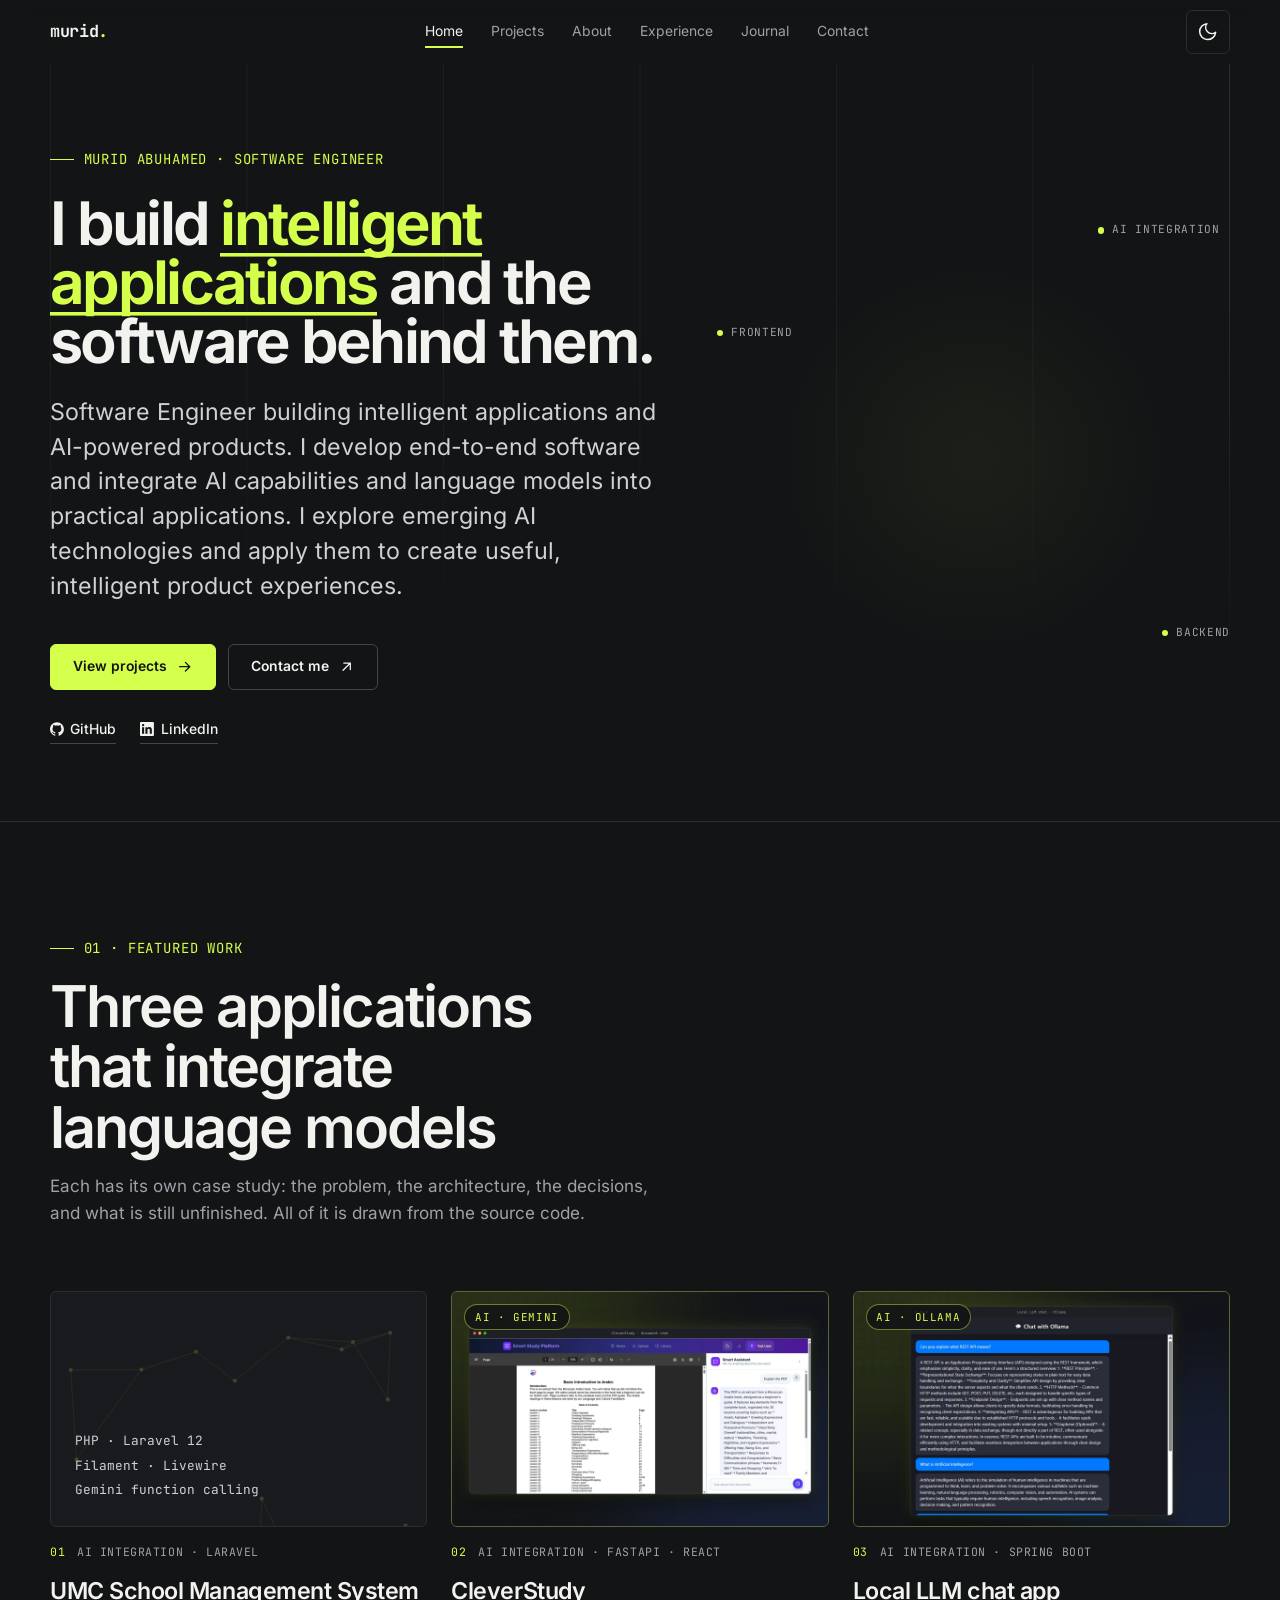
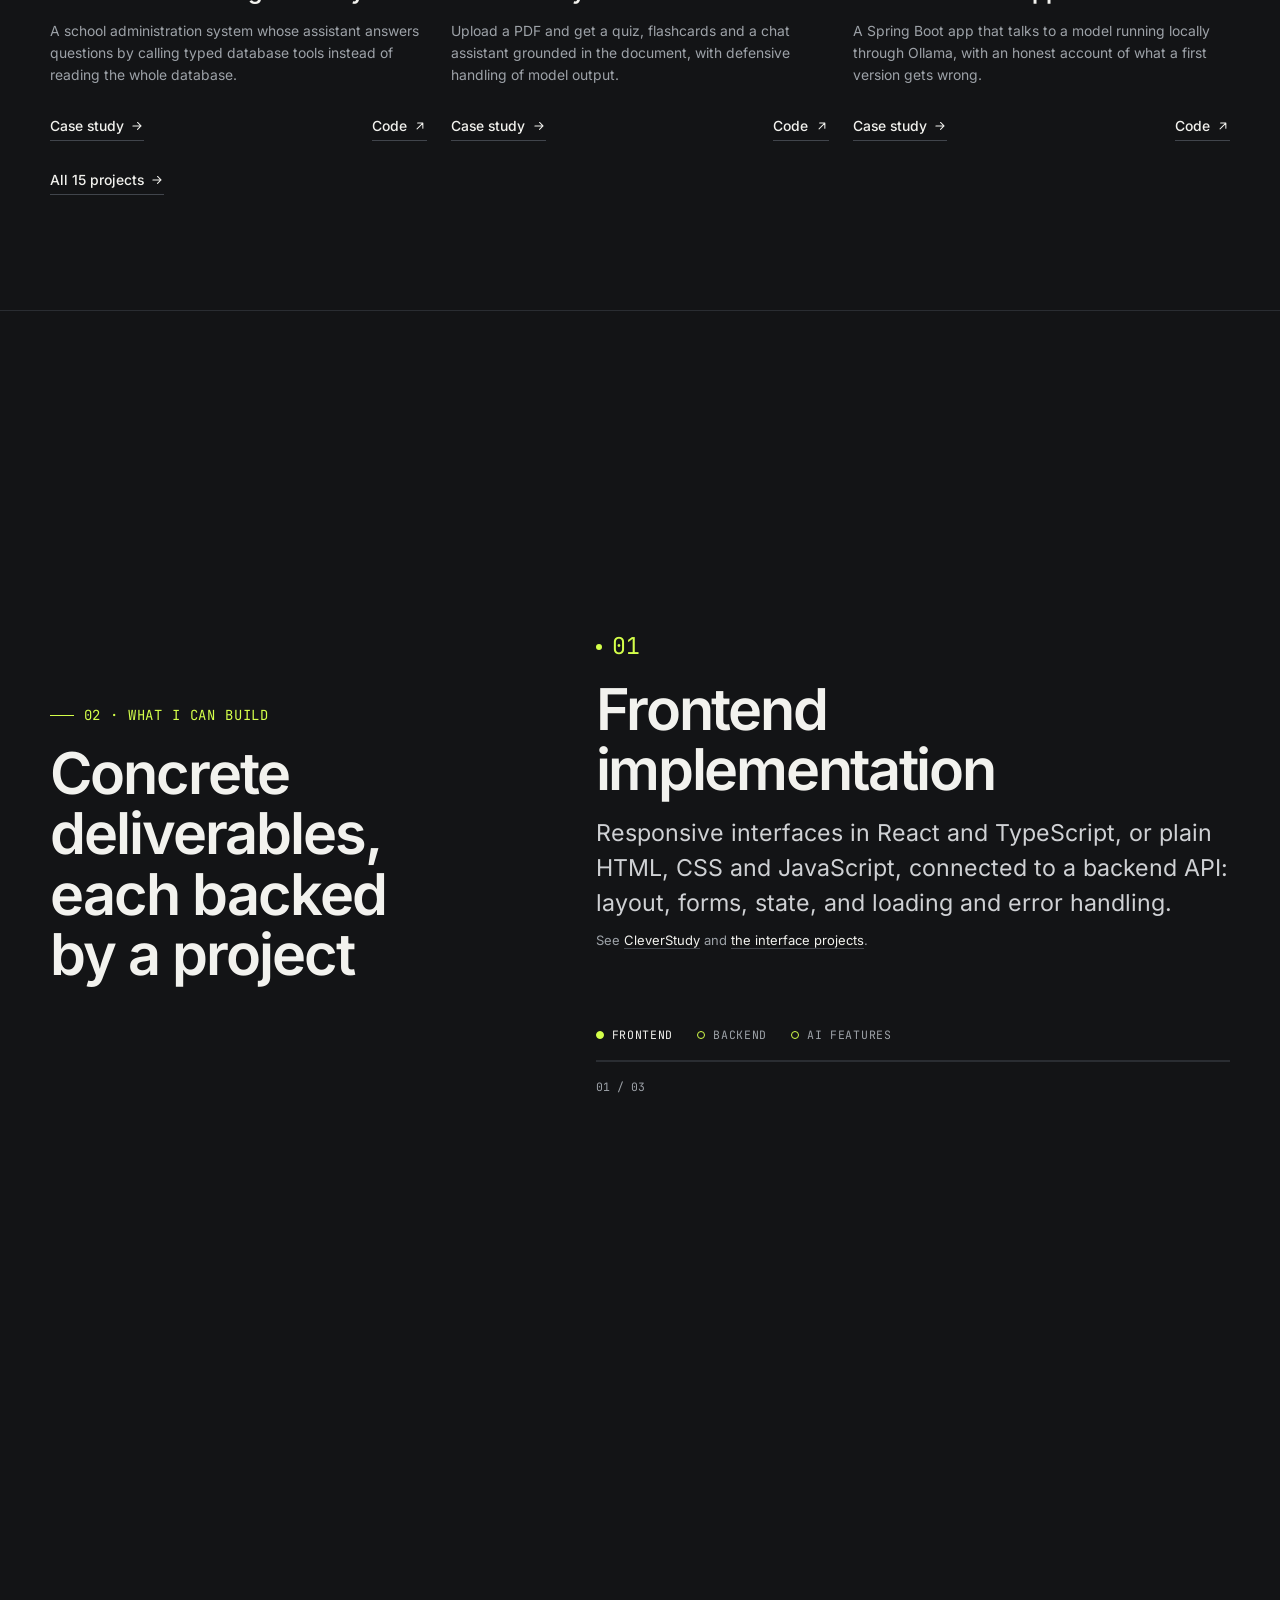
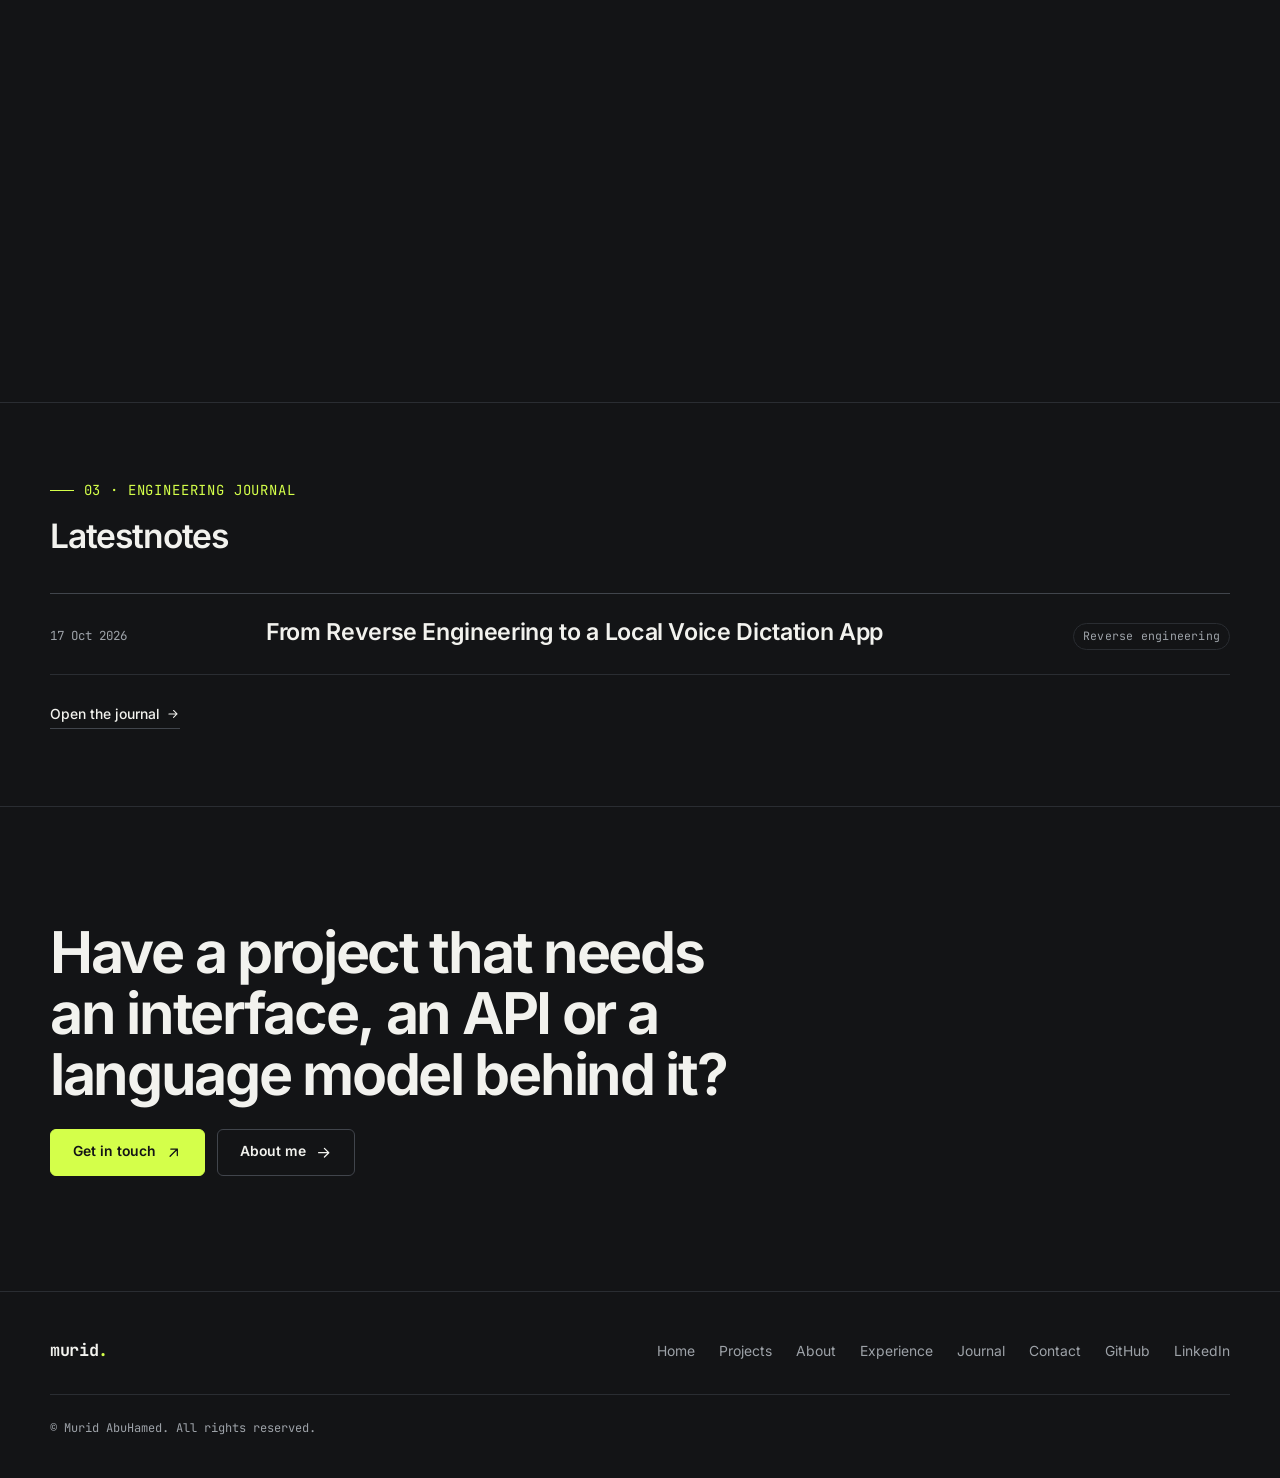
==== commit 6a8739cb: "Add local voice dictation project, framed project images and journal updates - New project card link" ====
--- a/index.html
+++ b/index.html
@@ -8,7 +8,7 @@
     <link rel="icon" href="assets/img/favicon.png" type="image/png">
     <link rel="preload" href="assets/fonts/inter-var.woff2" as="font" type="font/woff2" crossorigin>
     <link rel="preload" href="assets/fonts/jetbrains-mono-var.woff2" as="font" type="font/woff2" crossorigin>
-    <link rel="stylesheet" href="assets/css/styles.css?v=2">
+    <link rel="stylesheet" href="assets/css/styles.css?v=3">
     <!-- Dark by default; apply a saved light choice before first paint to avoid a flash -->
     <script>
         (function () {
@@ -150,7 +150,7 @@
                     </article>
 
                     <article class="project reveal" style="--d:80ms">
-                        <a class="project__media" data-badge="AI · Gemini" href="project-cleverstudy.html" aria-label="CleverStudy case study"><img src="assets/img/opt/cleverstudy-chat.webp" width="1400" height="636" loading="lazy" decoding="async" alt="CleverStudy showing a PDF next to an AI chat assistant"></a>
+                        <a class="project__media" data-badge="AI · Gemini" href="project-cleverstudy.html" aria-label="CleverStudy case study"><img src="assets/img/opt/framed/cleverstudy.webp" width="1600" height="1000" loading="lazy" decoding="async" alt="CleverStudy showing a PDF next to an AI chat assistant"></a>
                         <p class="project__category"><span class="project__index">02</span> AI integration · FastAPI · React</p>
                         <h3 class="project__title"><a href="project-cleverstudy.html">CleverStudy</a></h3>
                         <p class="project__text">Upload a PDF and get a quiz, flashcards and a chat assistant grounded in the document, with defensive handling of model output.</p>
@@ -161,7 +161,7 @@
                     </article>
 
                     <article class="project reveal" style="--d:160ms">
-                        <a class="project__media" data-badge="AI · Ollama" href="project-ollama-chat.html" aria-label="Local LLM chat app case study"><img src="assets/img/opt/ai-chatbot.webp" width="957" height="911" loading="lazy" decoding="async" alt="Dark chat interface answering questions about REST APIs with a local model"></a>
+                        <a class="project__media" data-badge="AI · Ollama" href="project-ollama-chat.html" aria-label="Local LLM chat app case study"><img src="assets/img/opt/framed/ollama-chat.webp" width="1600" height="1000" loading="lazy" decoding="async" alt="Dark chat interface answering questions about REST APIs with a local model"></a>
                         <p class="project__category"><span class="project__index">03</span> AI integration · Spring Boot</p>
                         <h3 class="project__title"><a href="project-ollama-chat.html">Local LLM chat app</a></h3>
                         <p class="project__text">A Spring Boot app that talks to a model running locally through Ollama, with an honest account of what a first version gets wrong.</p>
@@ -172,7 +172,7 @@
                     </article>
                 </div>
 
-                <p class="section__more"><a class="text-link" href="projects.html">All 14 projects <svg class="icon" aria-hidden="true"><use href="#i-arrow-right"/></svg></a></p>
+                <p class="section__more"><a class="text-link" href="projects.html">All 15 projects <svg class="icon" aria-hidden="true"><use href="#i-arrow-right"/></svg></a></p>
             </div>
         </section>
 
@@ -274,7 +274,7 @@
     </button>
     <!-- shell:footer:end -->
 
-    <script src="assets/js/posts.js?v=5"></script>
+    <script src="assets/js/posts.js?v=6"></script>
     <!-- shell:scripts:start -->
     <script src="assets/js/vendor/gsap.min.js"></script>
     <script src="assets/js/vendor/ScrollTrigger.min.js"></script>
--- a/assets/css/styles.css
+++ b/assets/css/styles.css
@@ -904,8 +904,18 @@
   gap: var(--space-4) var(--space-3);
 }
 
+.work-grid--2 {
+  grid-template-columns: repeat(2, minmax(0, 1fr));
+}
+
 .work-grid--3 {
   grid-template-columns: repeat(3, minmax(0, 1fr));
+}
+
+.project__links {
+  display: flex;
+  flex-wrap: wrap;
+  gap: 0.5rem 1.25rem;
 }
 
 .work-grid--4 {
@@ -2798,6 +2808,7 @@
     display: none;
   }
 
+  .work-grid--2,
   .work-grid--3,
   .work-grid--4,
   .quotes {
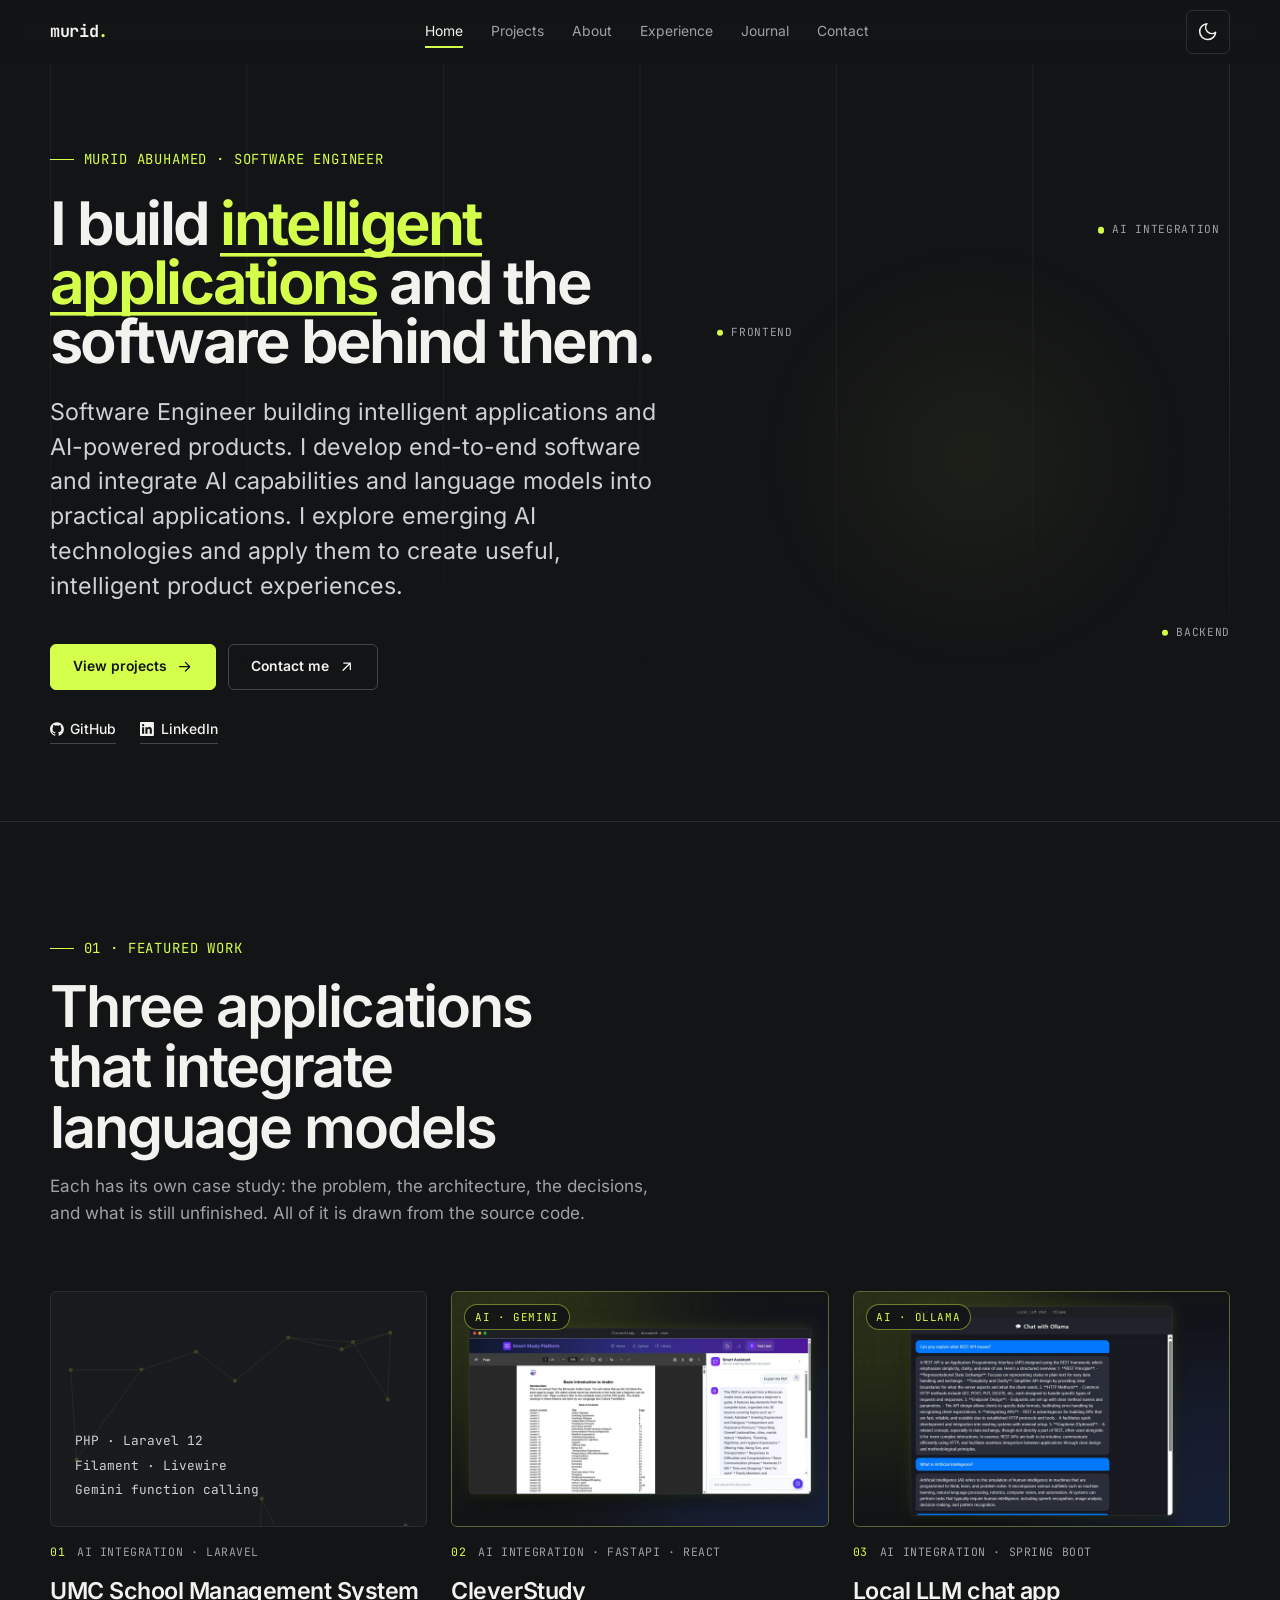
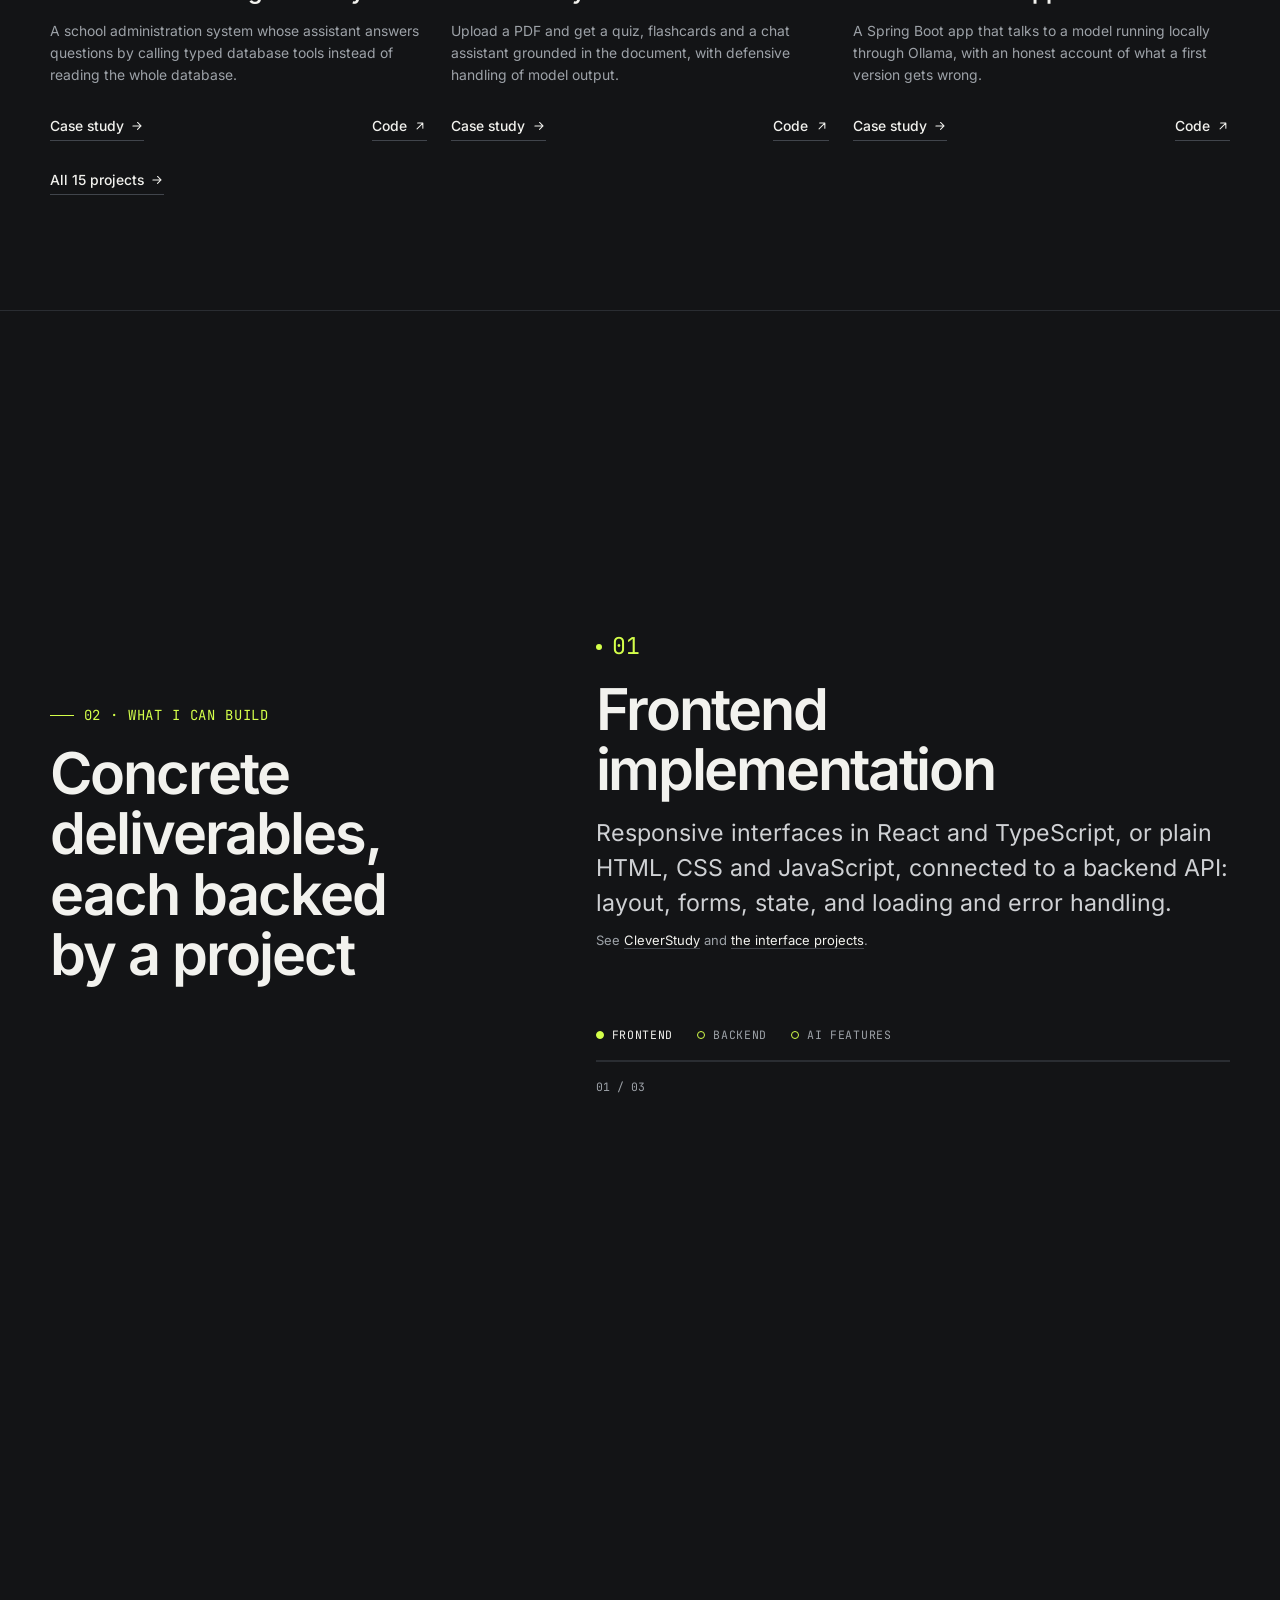
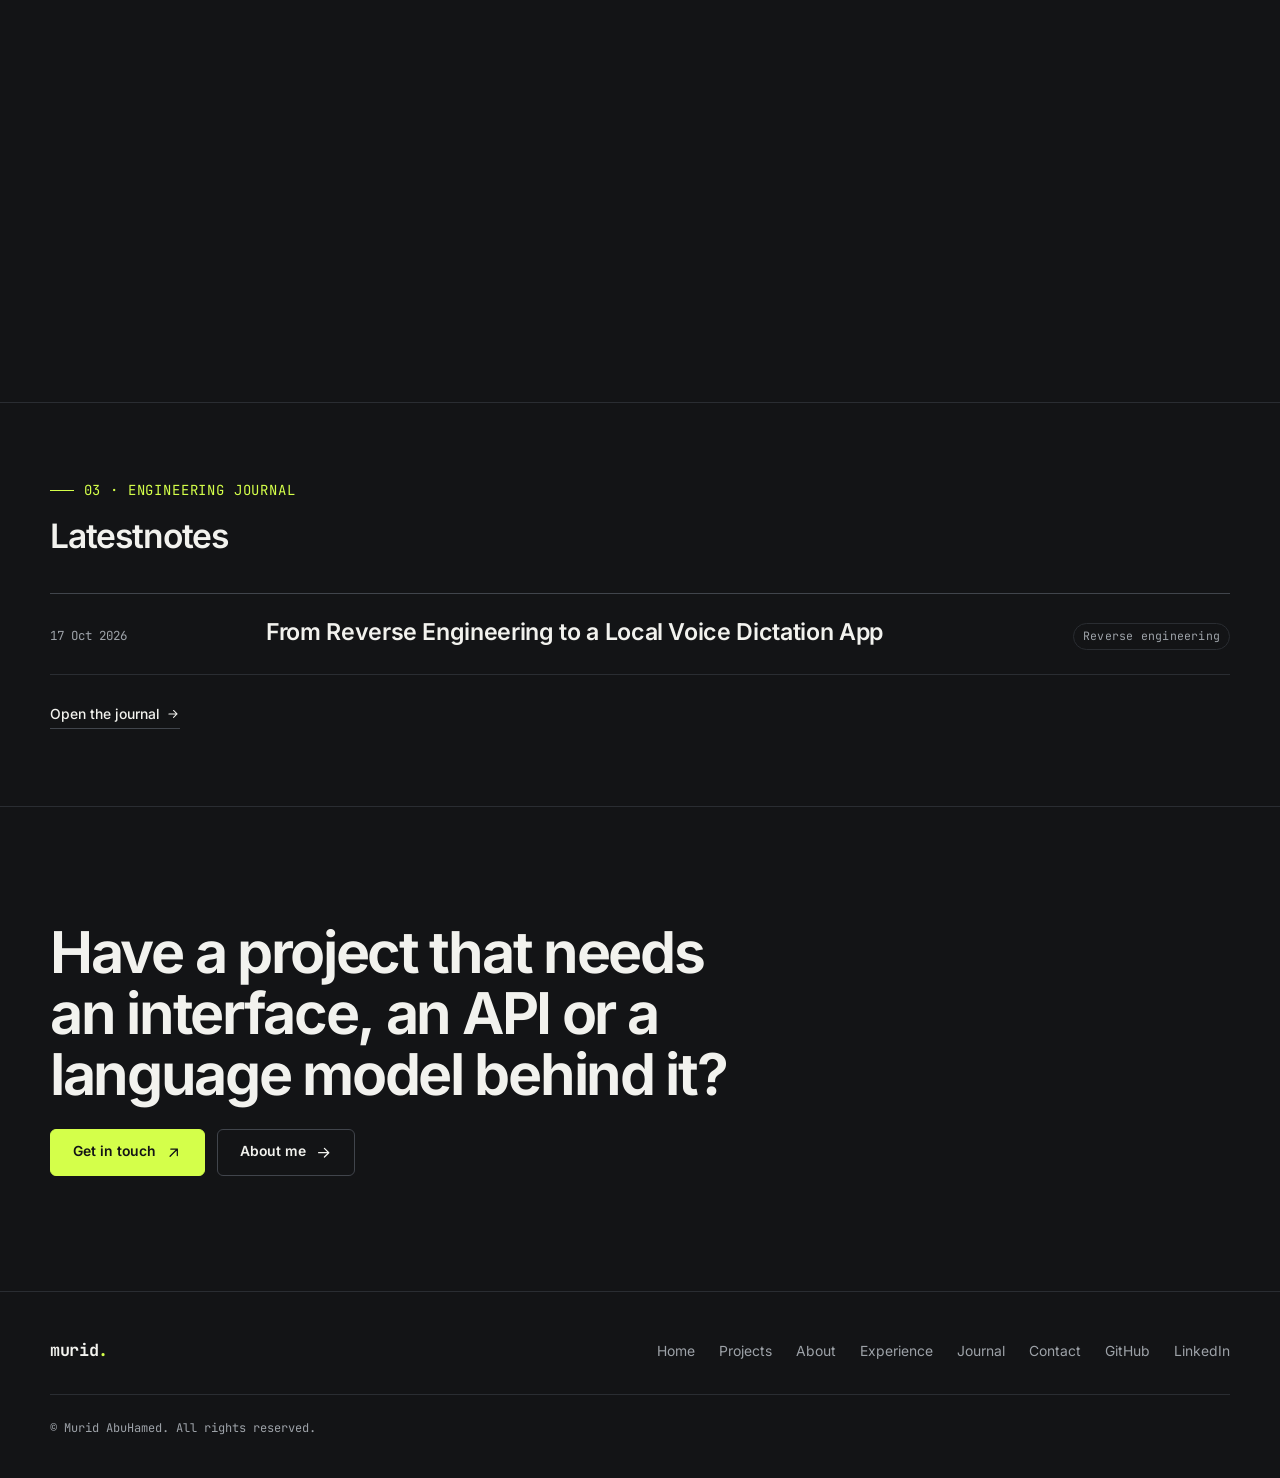
==== commit eb3cf706: "Sync experience with LinkedIn and remove the GIF placeholder - Add the current Software Engineer rol" ====
--- a/index.html
+++ b/index.html
@@ -8,7 +8,7 @@
     <link rel="icon" href="assets/img/favicon.png" type="image/png">
     <link rel="preload" href="assets/fonts/inter-var.woff2" as="font" type="font/woff2" crossorigin>
     <link rel="preload" href="assets/fonts/jetbrains-mono-var.woff2" as="font" type="font/woff2" crossorigin>
-    <link rel="stylesheet" href="assets/css/styles.css?v=3">
+    <link rel="stylesheet" href="assets/css/styles.css?v=4">
     <!-- Dark by default; apply a saved light choice before first paint to avoid a flash -->
     <script>
         (function () {
--- a/assets/css/styles.css
+++ b/assets/css/styles.css
@@ -2844,3 +2844,21 @@
     padding: var(--space-3);
   }
 }
+
+/* Short descriptions under a role on the experience page */
+.ledger__points {
+  margin-top: 0.75rem;
+  font-size: 0.9375rem;
+  line-height: 1.6;
+  color: var(--text-2);
+}
+
+.ledger__points li + li {
+  margin-top: 0.35rem;
+}
+
+.cert__link {
+  margin-top: 0.6rem;
+  justify-self: start;
+  font-size: 0.875rem;
+}
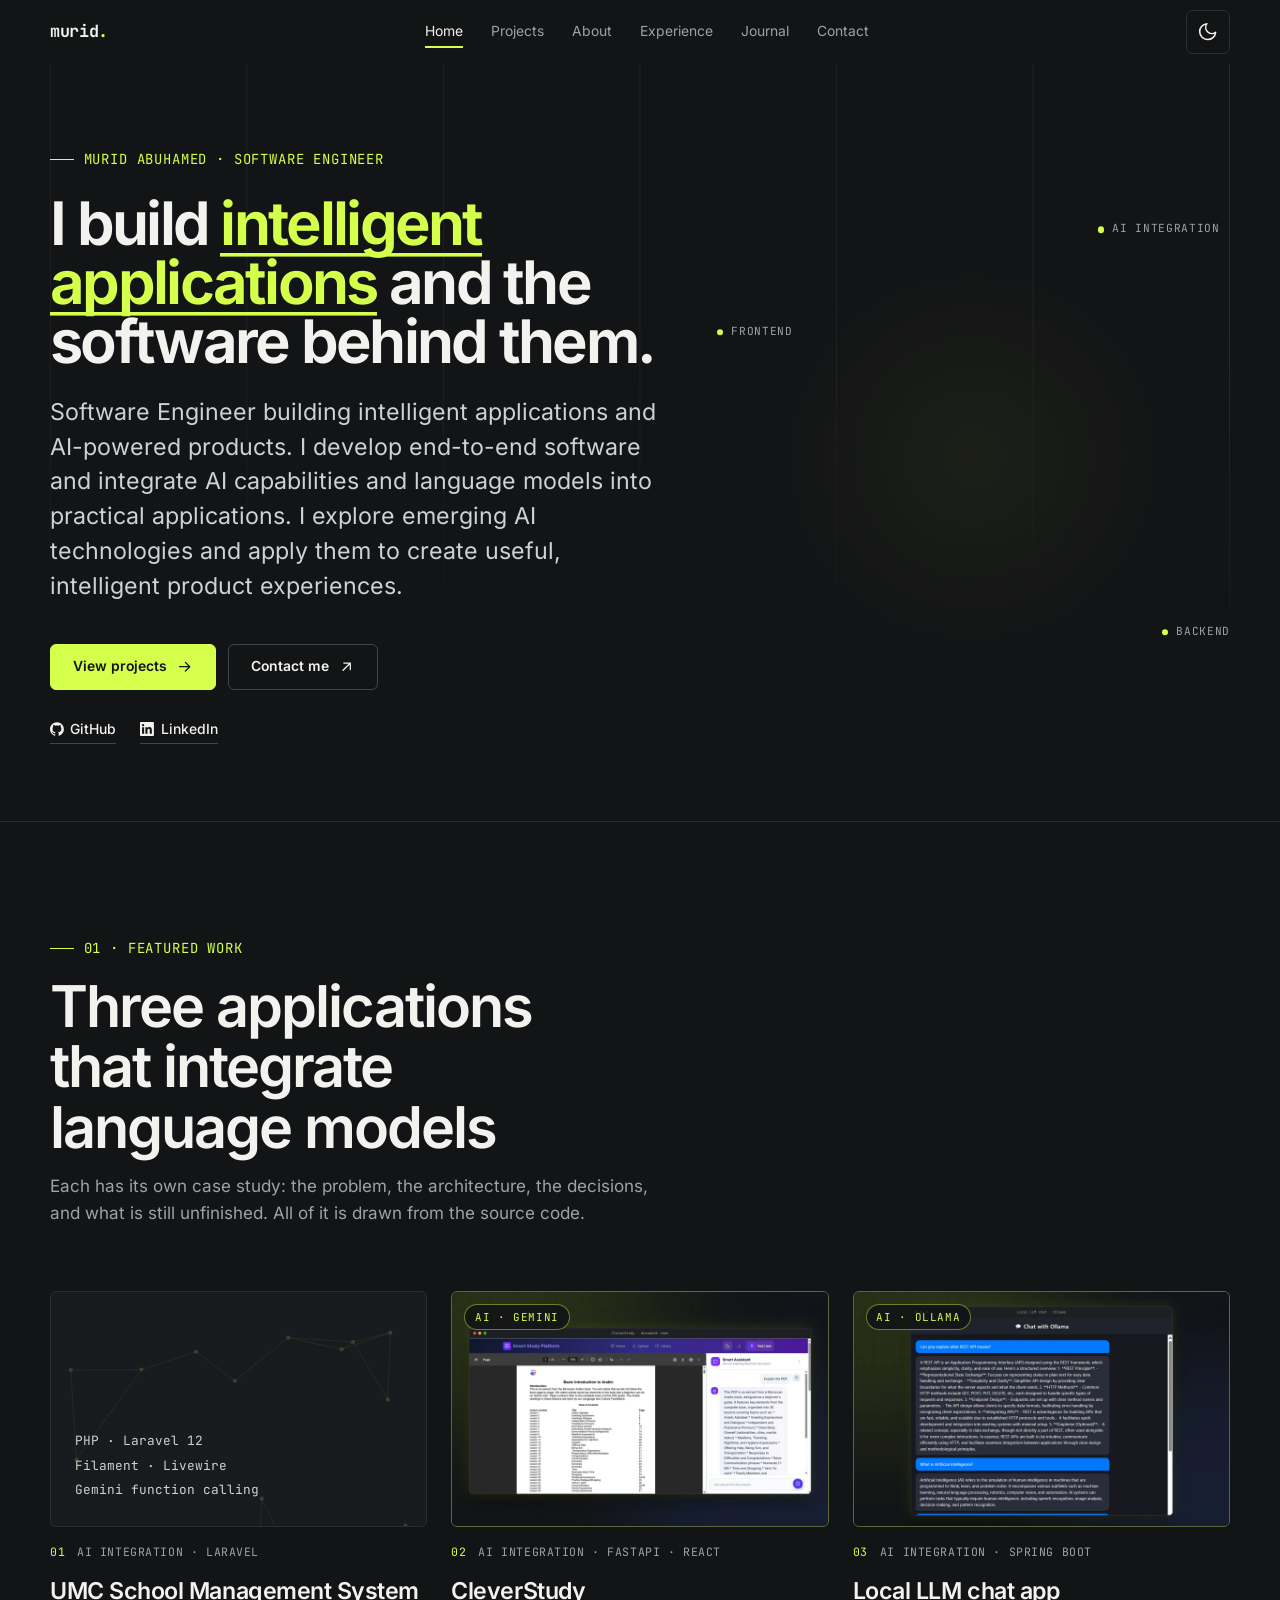
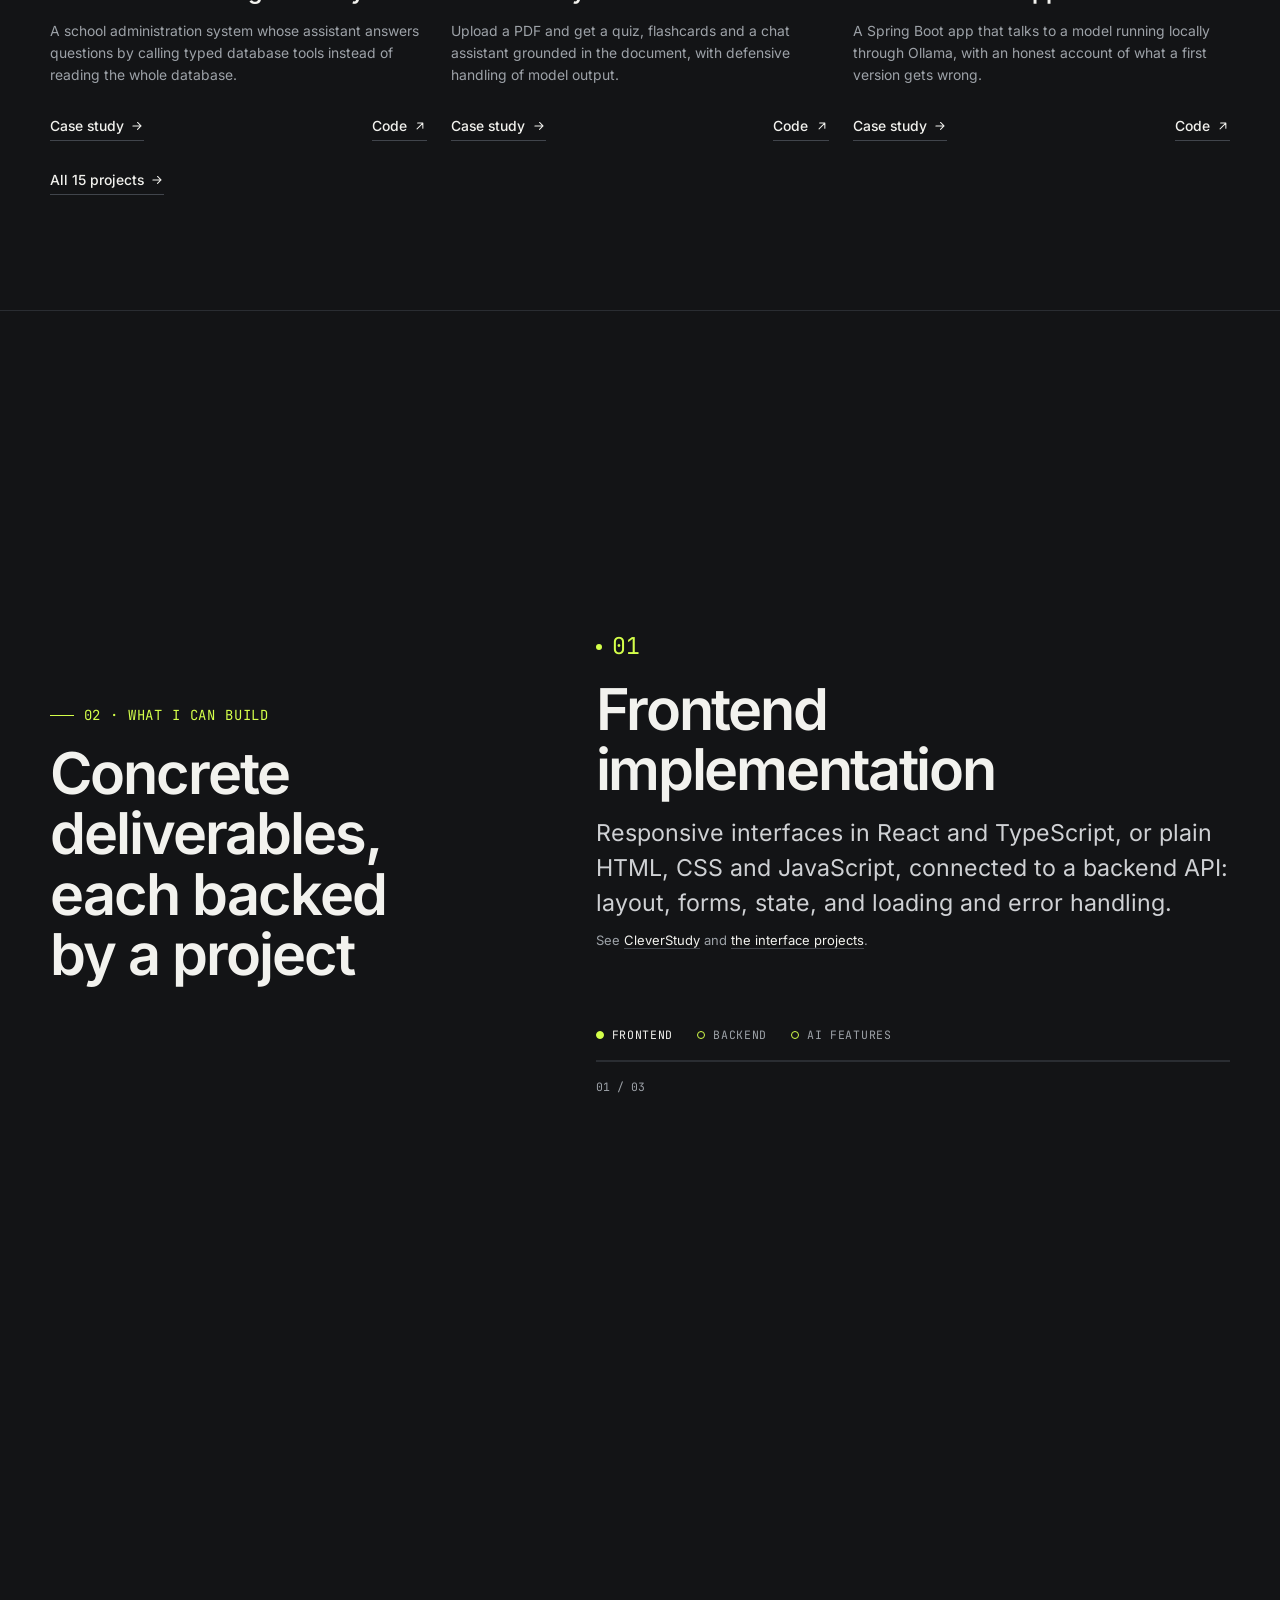
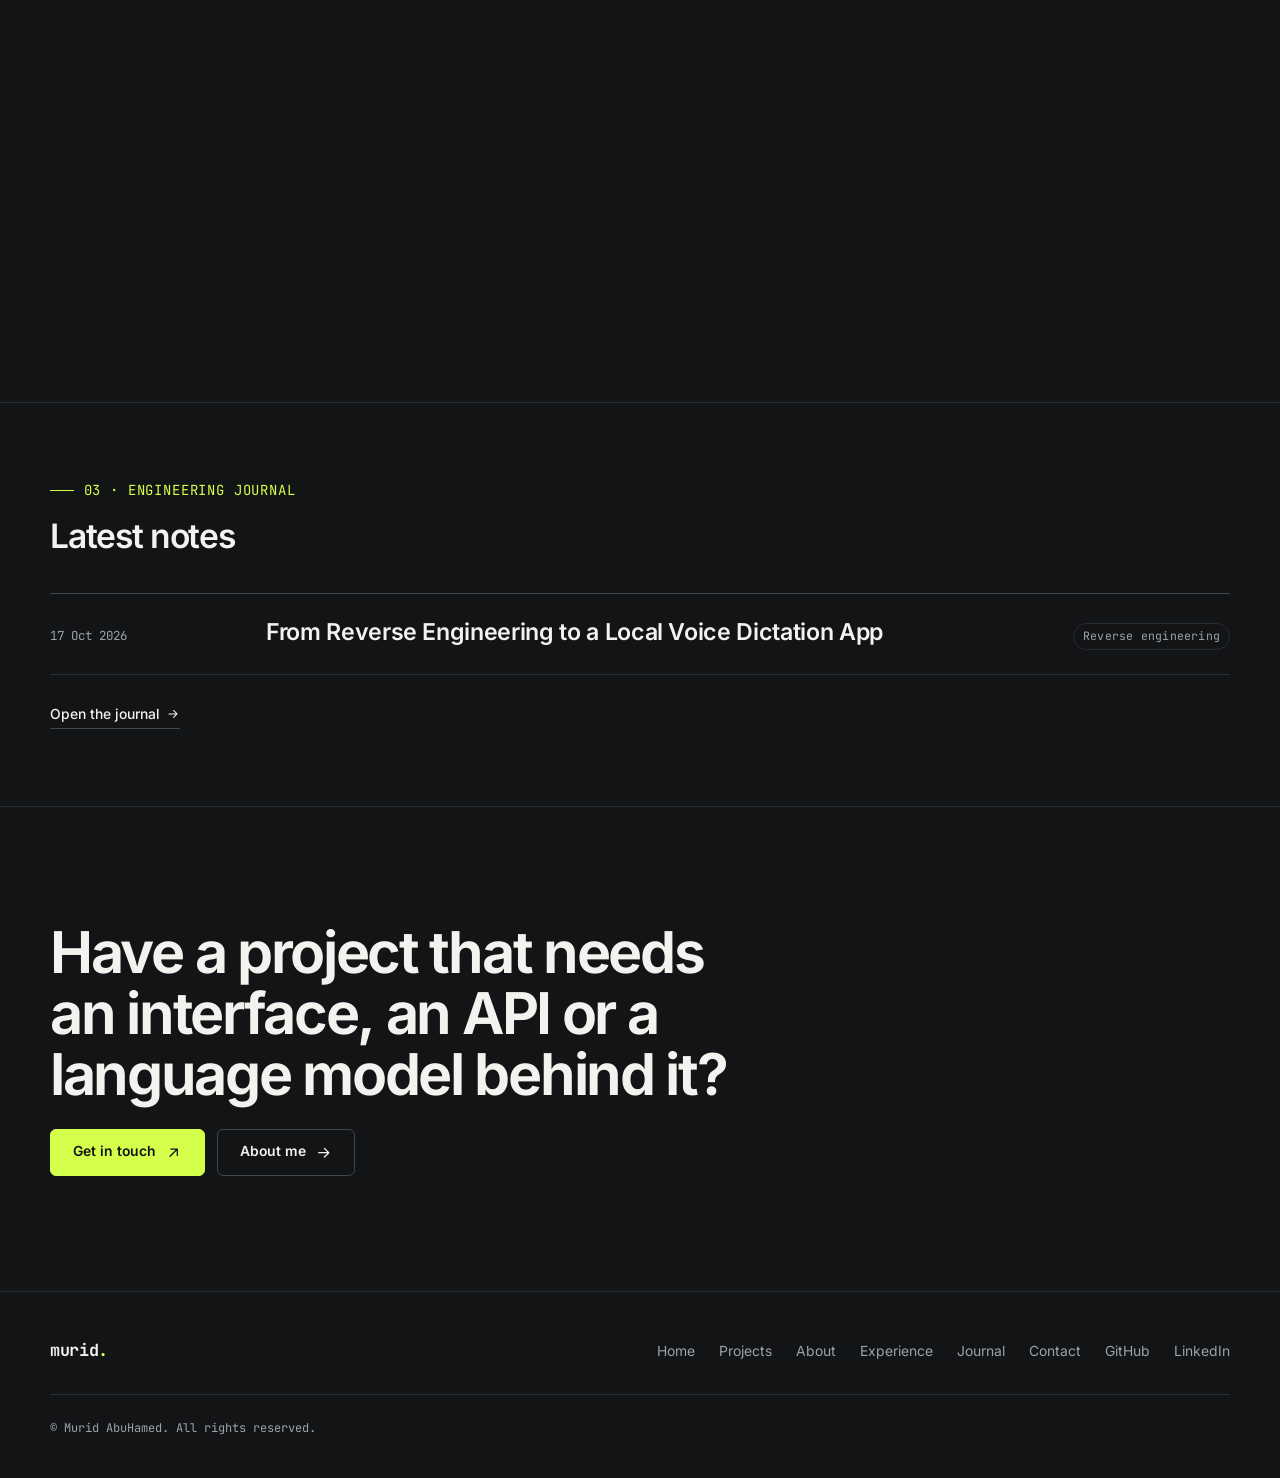
==== commit 1f3244a0: "Improve accessibility and fix heading word spacing - Keep the space between words in animated headin" ====
--- a/index.html
+++ b/index.html
@@ -8,7 +8,7 @@
     <link rel="icon" href="assets/img/favicon.png" type="image/png">
     <link rel="preload" href="assets/fonts/inter-var.woff2" as="font" type="font/woff2" crossorigin>
     <link rel="preload" href="assets/fonts/jetbrains-mono-var.woff2" as="font" type="font/woff2" crossorigin>
-    <link rel="stylesheet" href="assets/css/styles.css?v=4">
+    <link rel="stylesheet" href="assets/css/styles.css?v=5">
     <!-- Dark by default; apply a saved light choice before first paint to avoid a flash -->
     <script>
         (function () {
@@ -280,7 +280,7 @@
     <script src="assets/js/vendor/ScrollTrigger.min.js"></script>
     <script src="assets/js/vendor/ScrollToPlugin.min.js"></script>
     <script src="assets/js/vendor/lenis.min.js"></script>
-    <script src="assets/js/motion.js"></script>
+    <script src="assets/js/motion.js?v=2"></script>
     <script src="assets/js/main.js?v=2"></script>
     <!-- shell:scripts:end -->
     <script src="assets/js/neural-brain.js" defer></script>
--- a/assets/css/styles.css
+++ b/assets/css/styles.css
@@ -44,6 +44,7 @@
   /* Borders and separators */
   --line: #2a2d32;
   --line-strong: #41454c;
+  --line-input: #6b7079; /* form field borders: 3:1 against the page and field background */
   --grid-line: rgba(242, 242, 238, 0.055);
 
   /* Text: primary, secondary, muted */
@@ -111,6 +112,7 @@
   --surface-2: #eae8e0;
   --line: #dad8cd;
   --line-strong: #b9b6a9;
+  --line-input: #85827a;
   --grid-line: rgba(23, 24, 28, 0.07);
 
   --text: #17181c;
@@ -1401,7 +1403,7 @@
   width: 100%;
   padding: 0.8rem 0.9rem;
   background: var(--surface);
-  border: 1px solid var(--line-strong);
+  border: 1px solid var(--line-input);
   border-radius: var(--radius);
   transition: border-color var(--dur-fast), box-shadow var(--dur-fast);
 }
@@ -1727,6 +1729,9 @@
 }
 
 .crumbs a {
+  display: inline-block;
+  padding-block: 0.35rem; /* at least 24px tall, easier to tap */
+  margin-block: -0.35rem;
   transition: color var(--dur-fast);
 }
 
